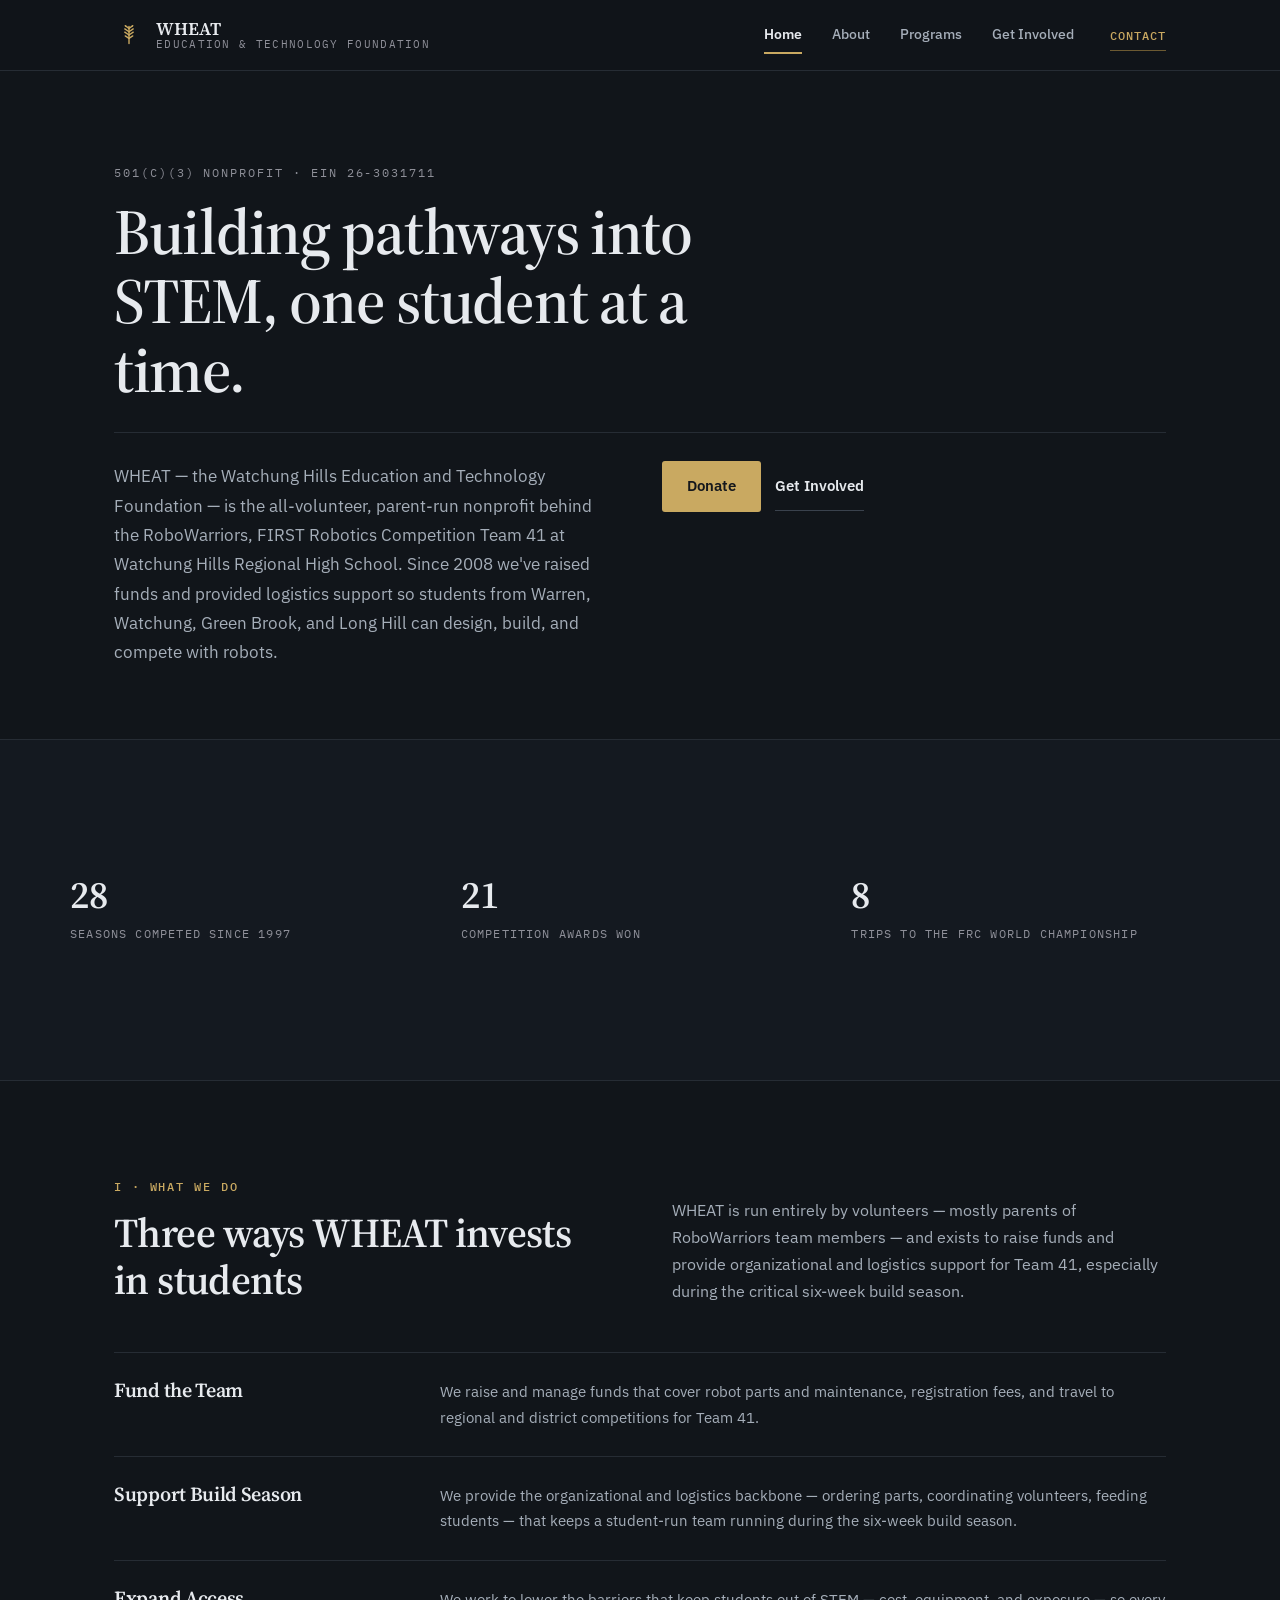
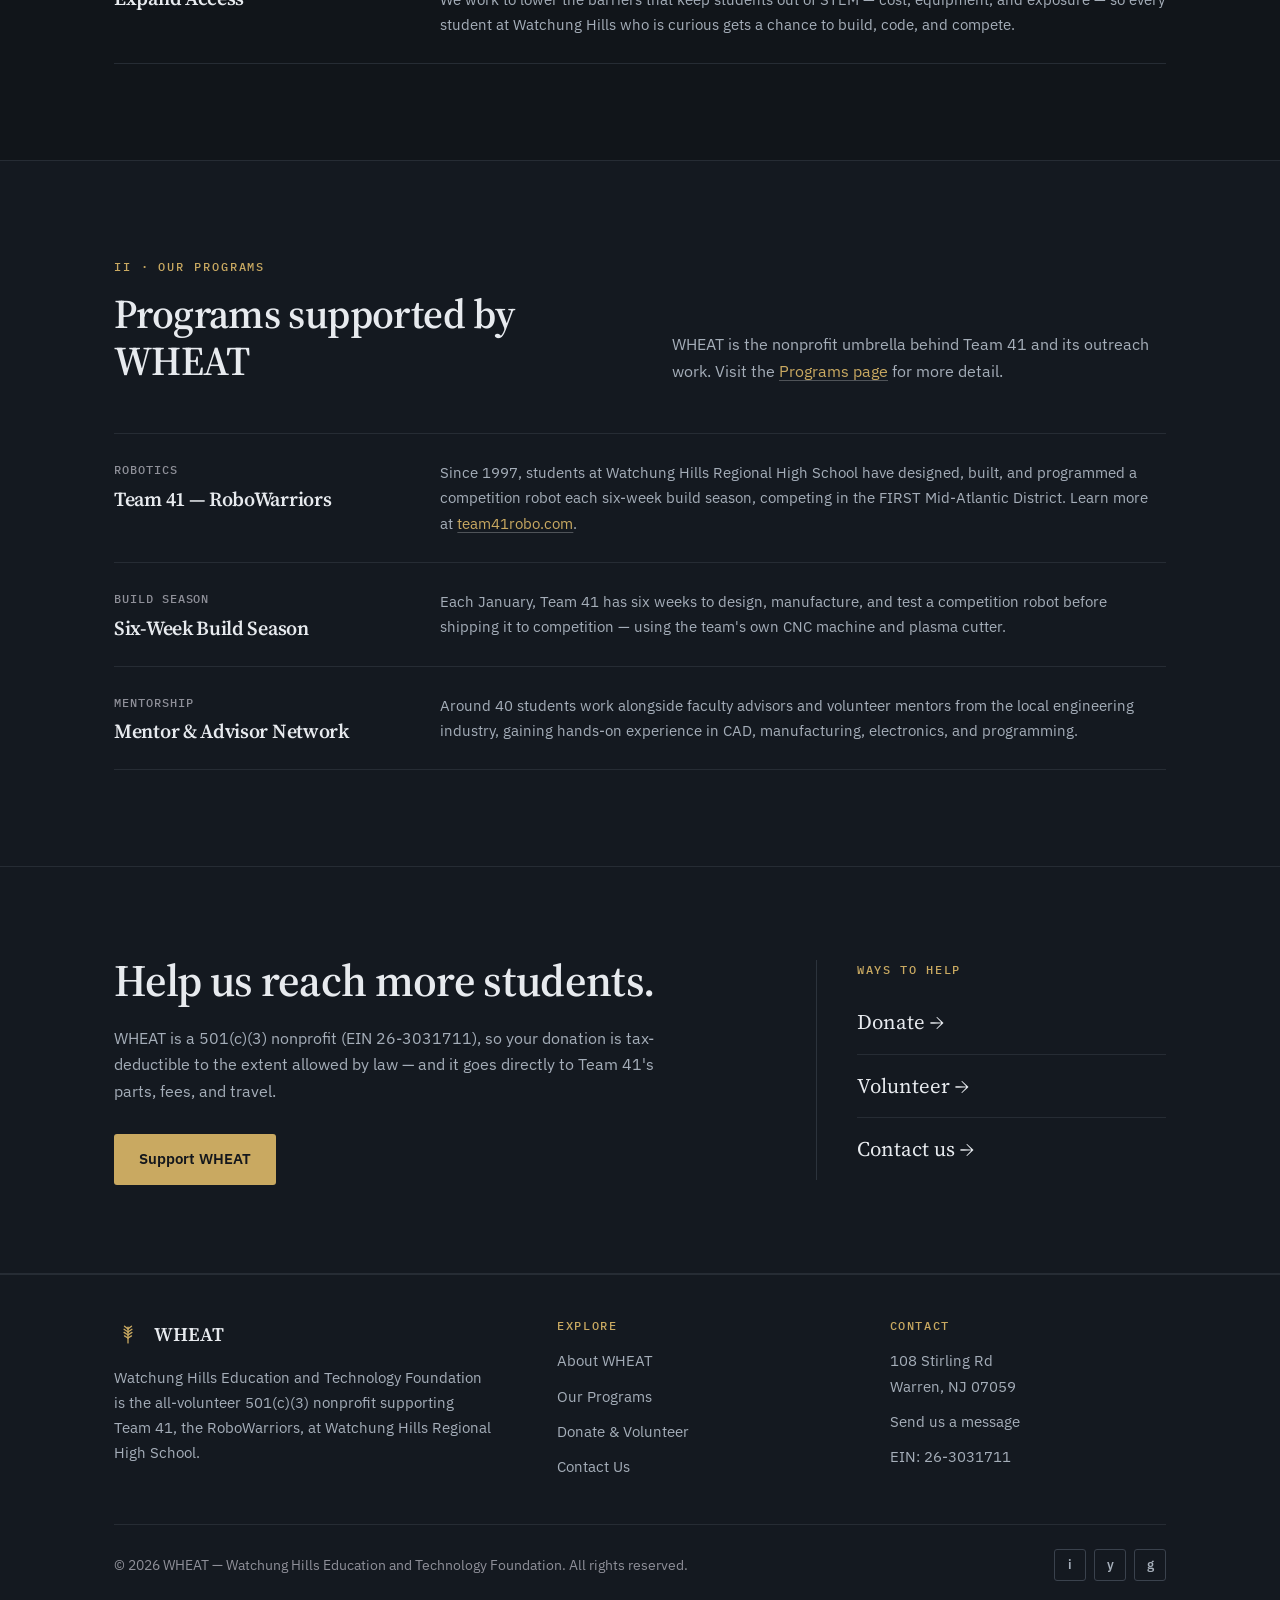
==== index.html @ a1711f5a "Drop Robo Guide, keep programs to 3 items Programs page now lists exactly three programs (Team 41, S" ====
<!DOCTYPE html>
<html lang="en">
<head>
<meta charset="UTF-8">
<meta name="viewport" content="width=device-width, initial-scale=1.0">
<title>WHEAT — Watchung Hills Education and Technology Foundation</title>
<meta name="description" content="WHEAT (Watchung Hills Education and Technology Foundation) is the all-volunteer 501(c)(3) nonprofit supporting Team 41, the RoboWarriors FIRST Robotics Competition team at Watchung Hills Regional High School.">
<link rel="icon" type="image/svg+xml" href="assets/favicon.svg">
<link rel="stylesheet" href="css/styles.css">
</head>
<body>
<a class="skip-link" href="#main">Skip to main content</a>

<header class="site-header">
  <div class="nav-wrap">
    <a class="brand" href="index.html">
      <svg class="brand-mark" viewBox="0 0 64 64" role="img" aria-label="WHEAT logo">
        <g fill="none" stroke="#c9a961" stroke-width="3" stroke-linecap="round">
          <path d="M32 50V14"/>
          <path d="M32 18 L24 12"/>
          <path d="M32 18 L40 12"/>
          <path d="M32 25 L23 19"/>
          <path d="M32 25 L41 19"/>
          <path d="M32 32 L23 26"/>
          <path d="M32 32 L41 26"/>
          <path d="M32 39 L24 34"/>
          <path d="M32 39 L40 34"/>
        </g>
      </svg>
      <span class="brand-text">
        <span class="brand-name">WHEAT</span>
        <span class="brand-tagline">Education &amp; Technology Foundation</span>
      </span>
    </a>
    <button class="nav-toggle" aria-expanded="false" aria-controls="main-nav" aria-label="Toggle navigation menu">
      <span class="nav-toggle-bar"></span>
      <span class="nav-toggle-bar"></span>
      <span class="nav-toggle-bar"></span>
    </button>
    <nav class="main-nav" id="main-nav" aria-label="Primary">
      <ul>
        <li><a href="index.html" aria-current="page">Home</a></li>
        <li><a href="about.html">About</a></li>
        <li><a href="programs.html">Programs</a></li>
        <li><a href="get-involved.html">Get Involved</a></li>
        <li><a href="contact.html">Contact</a></li>
      </ul>
    </nav>
  </div>
</header>

<main id="main">

  <section class="hero">
    <div class="container">
      <span class="hero-eyebrow">501(c)(3) nonprofit · EIN 26-3031711</span>
      <h1>Building pathways into STEM, one student at a time.</h1>
      <div class="hero-body">
        <p class="lede">
          WHEAT — the Watchung Hills Education and Technology Foundation —
          is the all-volunteer, parent-run nonprofit behind the RoboWarriors,
          FIRST Robotics Competition Team 41 at Watchung Hills Regional High
          School. Since 2008 we've raised funds and provided logistics
          support so students from Warren, Watchung, Green Brook, and Long
          Hill can design, build, and compete with robots.
        </p>
        <div class="button-row">
          <a class="btn btn-primary" href="get-involved.html">Donate</a>
          <a class="btn btn-secondary" href="get-involved.html#volunteer">Get Involved</a>
        </div>
      </div>
    </div>
  </section>

  <section class="stat-band">
    <div class="container stat-grid">
      <div><div class="stat-figure">28</div><div class="stat-label">Seasons competed since 1997</div></div>
      <div><div class="stat-figure">21</div><div class="stat-label">Competition awards won</div></div>
      <div><div class="stat-figure">8</div><div class="stat-label">Trips to the FRC World Championship</div></div>
    </div>
  </section>

  <section>
    <div class="container">
      <div class="section-head section-split">
        <div>
          <span class="section-mark">I · What We Do</span>
          <h2>Three ways WHEAT invests in students</h2>
        </div>
        <p class="section-prose">
          WHEAT is run entirely by volunteers — mostly parents of
          RoboWarriors team members — and exists to raise funds and
          provide organizational and logistics support for Team 41,
          especially during the critical six-week build season.
        </p>
      </div>
      <div class="row-list">
        <div class="row">
          <h3 class="row-name">Fund the Team</h3>
          <div class="row-body">
            <p>We raise and manage funds that cover robot parts and
              maintenance, registration fees, and travel to regional and
              district competitions for Team 41.</p>
          </div>
        </div>
        <div class="row">
          <h3 class="row-name">Support Build Season</h3>
          <div class="row-body">
            <p>We provide the organizational and logistics backbone —
              ordering parts, coordinating volunteers, feeding students —
              that keeps a student-run team running during the six-week
              build season.</p>
          </div>
        </div>
        <div class="row">
          <h3 class="row-name">Expand Access</h3>
          <div class="row-body">
            <p>We work to lower the barriers that keep students out of
              STEM — cost, equipment, and exposure — so every student at
              Watchung Hills who is curious gets a chance to build, code,
              and compete.</p>
          </div>
        </div>
      </div>
    </div>
  </section>

  <section class="section-alt">
    <div class="container">
      <div class="section-head section-split">
        <div>
          <span class="section-mark">II · Our Programs</span>
          <h2>Programs supported by WHEAT</h2>
        </div>
        <p class="section-prose">
          WHEAT is the nonprofit umbrella behind Team 41 and its outreach
          work. Visit the <a href="programs.html">Programs page</a> for
          more detail.
        </p>
      </div>
      <div class="row-list">
        <div class="row">
          <div>
            <span class="row-tag">Robotics</span>
            <h3 class="row-name">Team 41 — RoboWarriors</h3>
          </div>
          <div class="row-body">
            <p>Since 1997, students at Watchung Hills Regional High
              School have designed, built, and programmed a competition
              robot each six-week build season, competing in the FIRST
              Mid-Atlantic District. Learn more at
              <a href="https://www.team41robo.com" target="_blank" rel="noopener">team41robo.com</a>.</p>
          </div>
        </div>
        <div class="row">
          <div>
            <span class="row-tag">Build Season</span>
            <h3 class="row-name">Six-Week Build Season</h3>
          </div>
          <div class="row-body">
            <p>Each January, Team 41 has six weeks to design, manufacture,
              and test a competition robot before shipping it to
              competition — using the team's own CNC machine and plasma
              cutter.</p>
          </div>
        </div>
        <div class="row">
          <div>
            <span class="row-tag">Mentorship</span>
            <h3 class="row-name">Mentor &amp; Advisor Network</h3>
          </div>
          <div class="row-body">
            <p>Around 40 students work alongside faculty advisors and
              volunteer mentors from the local engineering industry,
              gaining hands-on experience in CAD, manufacturing,
              electronics, and programming.</p>
          </div>
        </div>
      </div>
    </div>
  </section>

  <section class="cta-banner">
    <div class="container cta-split">
      <div>
        <h2>Help us reach more students.</h2>
        <p>
          WHEAT is a 501(c)(3) nonprofit (EIN 26-3031711), so your
          donation is tax-deductible to the extent allowed by law — and
          it goes directly to Team 41's parts, fees, and travel.
        </p>
        <div class="button-row">
          <a class="btn btn-primary" href="get-involved.html">Support WHEAT</a>
        </div>
      </div>
      <div class="cta-aside">
        <div class="cta-aside-label">Ways to help</div>
        <ul>
          <li><a href="get-involved.html">Donate</a></li>
          <li><a href="get-involved.html#volunteer">Volunteer</a></li>
          <li><a href="contact.html">Contact us</a></li>
        </ul>
      </div>
    </div>
  </section>

</main>

<footer class="site-footer">
  <div class="container">
    <div class="footer-grid">
      <div>
        <div class="footer-brand">
          <svg class="brand-mark" viewBox="0 0 64 64" role="img" aria-label="WHEAT logo">
            <g fill="none" stroke="#c9a961" stroke-width="3" stroke-linecap="round">
              <path d="M32 50V14"/><path d="M32 18 L24 12"/><path d="M32 18 L40 12"/>
              <path d="M32 25 L23 19"/><path d="M32 25 L41 19"/><path d="M32 32 L23 26"/>
              <path d="M32 32 L41 26"/><path d="M32 39 L24 34"/><path d="M32 39 L40 34"/>
            </g>
          </svg>
          <span class="brand-name">WHEAT</span>
        </div>
        <p>
          Watchung Hills Education and Technology Foundation is the
          all-volunteer 501(c)(3) nonprofit supporting Team 41, the
          RoboWarriors, at Watchung Hills Regional High School.
        </p>
      </div>
      <div>
        <h4>Explore</h4>
        <ul>
          <li><a href="about.html">About WHEAT</a></li>
          <li><a href="programs.html">Our Programs</a></li>
          <li><a href="get-involved.html">Donate &amp; Volunteer</a></li>
          <li><a href="contact.html">Contact Us</a></li>
        </ul>
      </div>
      <div>
        <h4>Contact</h4>
        <ul>
          <li>108 Stirling Rd<br>Warren, NJ 07059</li>
          <li><a href="contact.html">Send us a message</a></li>
          <li>EIN: 26-3031711</li>
        </ul>
      </div>
    </div>
    <div class="footer-bottom">
      <p>&copy; <span data-current-year>2026</span> WHEAT — Watchung Hills Education and Technology Foundation. All rights reserved.</p>
      <div class="social-links" aria-label="Social media links">
        <a href="https://www.instagram.com/team41robotics/" target="_blank" rel="noopener" aria-label="Team 41 on Instagram">i</a>
        <a href="https://www.youtube.com/@team41robotics" target="_blank" rel="noopener" aria-label="Team 41 on YouTube">y</a>
        <a href="https://github.com/Team41Robotics" target="_blank" rel="noopener" aria-label="Team 41 on GitHub">g</a>
      </div>
    </div>
  </div>
</footer>

<script src="js/main.js"></script>
</body>
</html>
---- css/styles.css ----
/* WHEAT — dark ground, brass accent, serif + mono type (Team 41 style) */
@import url('https://fonts.googleapis.com/css2?family=Source+Serif+4:ital,opsz,wght@0,8..60,400;0,8..60,600;0,8..60,700;1,8..60,400&family=IBM+Plex+Sans:wght@400;500;600&family=IBM+Plex+Mono:wght@400;500&display=swap');

:root{
  --ground:#11151a;--surface:#141920;--surface-raised:#171b21;
  --rule:#262c34;--rule-strong:#2c333c;--rule-muted:#3a424d;
  --ink:#e7eaee;--ink-secondary:#a5aeb9;--ink-muted:#8f9099;
  --brass:#c9a961;--brass-hover:#e0c489;--brass-underline:#6c5a32;--ink-on-brass:#14171c;
  --font-head:'Source Serif 4',Georgia,serif;
  --font-body:'IBM Plex Sans',system-ui,sans-serif;
  --font-mono:'IBM Plex Mono',ui-monospace,Menlo,monospace;
  --max-width:1140px;
  color-scheme:dark;
}
*{box-sizing:border-box}
html{scroll-behavior:smooth}
body{margin:0;background:var(--ground);color:var(--ink-secondary);font-family:var(--font-body);font-size:16px;line-height:1.65}
img{max-width:100%;display:block}
p{margin:0 0 1em;color:var(--ink-secondary);text-wrap:pretty}
em{color:var(--ink-muted);font-style:italic}
a{color:var(--brass);text-decoration:underline;text-decoration-color:rgba(255,255,255,.25);text-underline-offset:3px;transition:color .15s ease}
a:hover{color:var(--brass-hover);text-decoration-color:var(--brass-hover)}
h1,h2,h3,h4{font-family:var(--font-head);font-weight:600;color:var(--ink);line-height:1.15;margin:0 0 .5em;letter-spacing:-.015em}
ul{margin:0 0 1em;padding-left:1.25em;color:var(--ink-secondary)}
::selection{background:var(--brass);color:var(--ink-on-brass)}
.container{max-width:var(--max-width);margin:0 auto;padding:0 44px}
.skip-link{position:absolute;left:-999px;background:var(--brass);color:var(--ink-on-brass);padding:10px 18px;z-index:1000}
.skip-link:focus{left:0;top:0}

/* Header */
.site-header{position:sticky;top:0;z-index:100;background:rgba(17,21,26,.9);backdrop-filter:blur(10px);border-bottom:1px solid var(--rule)}
.nav-wrap{max-width:var(--max-width);margin:0 auto;padding:16px 44px;display:flex;align-items:center;justify-content:space-between;flex-wrap:wrap;gap:16px}
.brand{display:flex;align-items:center;gap:12px;text-decoration:none}
.brand-mark{width:30px;height:30px}
.brand-mark g{stroke:var(--brass)}
.brand-text{display:flex;flex-direction:column;line-height:1.1}
.brand-name{font-family:var(--font-head);font-size:1.12rem;font-weight:600;color:var(--ink)}
.brand-tagline{font-family:var(--font-mono);font-size:.68rem;font-weight:400;letter-spacing:.12em;text-transform:uppercase;color:var(--ink-muted)}
.nav-toggle{display:none;margin-left:auto;background:none;border:1px solid var(--rule-strong);border-radius:3px;padding:8px 10px;cursor:pointer}
.nav-toggle-bar{display:block;width:20px;height:2px;background:var(--ink);margin:4px 0}
.main-nav{margin-left:auto}
.main-nav ul{display:flex;align-items:center;gap:30px;list-style:none;margin:0;padding:0}
.main-nav a{display:block;padding:6px 0;color:var(--ink-secondary);font-size:.9rem;font-weight:500;text-decoration:none;border-bottom:2px solid transparent}
.main-nav a:hover{color:var(--ink);border-bottom-color:var(--rule-strong)}
.main-nav a[aria-current="page"]{color:var(--ink);font-weight:600;border-bottom-color:var(--brass)}
.main-nav li:last-child a{font-family:var(--font-mono);font-size:.78rem;font-weight:500;letter-spacing:.08em;text-transform:uppercase;color:var(--brass);border-bottom:1px solid var(--brass-underline);padding:6px 0 4px;margin-left:6px}
.main-nav li:last-child a:hover{color:var(--brass-hover);border-bottom-color:var(--brass-hover)}

/* Buttons */
.button-row{display:flex;flex-wrap:wrap;gap:14px;align-items:center}
.btn{display:inline-flex;align-items:center;padding:12px 24px;border-radius:3px;font-weight:600;font-size:15px;border:1px solid transparent;cursor:pointer;text-decoration:none;transition:background .15s ease,border-color .15s ease,color .15s ease}
.btn-primary{background:var(--brass);color:var(--ink-on-brass)}
.btn-primary:hover,.btn-primary:focus{background:var(--brass-hover);color:var(--ink-on-brass)}
.btn-secondary{background:none;border:none;border-bottom:1px solid var(--rule-muted);border-radius:0;padding:12px 0;color:var(--ink)}
.btn-secondary:hover{border-bottom-color:var(--brass);color:var(--brass-hover)}
.btn-outline{background:none;border-color:var(--rule-muted);color:var(--ink)}
.btn-outline:hover{border-color:var(--brass);color:var(--brass-hover)}
.btn-block{width:100%;justify-content:center}

/* Labels */
.eyebrow,.hero-eyebrow{display:block;font-family:var(--font-mono);font-size:.76rem;font-weight:400;letter-spacing:.16em;text-transform:uppercase;color:var(--ink-muted);margin-bottom:14px}
.section-mark{display:block;font-family:var(--font-mono);font-size:.74rem;font-weight:500;letter-spacing:.16em;text-transform:uppercase;color:var(--brass);margin-bottom:14px}

/* Hero (home) */
.hero{padding:92px 0 72px}
.hero h1{font-size:clamp(2.5rem,5.2vw,4rem);font-weight:600;line-height:1.08;letter-spacing:-.02em;color:var(--ink);max-width:19ch;margin:0 0 28px}
.hero-body{border-top:1px solid var(--rule);padding-top:28px;display:grid;grid-template-columns:repeat(auto-fit,minmax(300px,1fr));gap:44px;align-items:start}
.hero p.lede{font-size:1.08rem;line-height:1.7;color:var(--ink-secondary);max-width:52ch;margin:0}
.hero .button-row{align-items:center}

.page-hero{padding:72px 0 48px;border-bottom:1px solid var(--rule)}
.page-hero h1{font-size:clamp(2.2rem,4vw,3rem);color:var(--ink);margin:0 0 16px}
.page-hero p{font-size:1.1rem;color:var(--ink-secondary);max-width:58ch;margin:0}

/* Stats */
.stat-band{background:var(--surface);border-top:1px solid var(--rule);border-bottom:1px solid var(--rule)}
.stat-grid{display:grid;grid-template-columns:repeat(auto-fit,minmax(190px,1fr));gap:32px;padding:40px 0}
.stat-figure{font-family:var(--font-head);font-weight:600;font-size:2.4rem;line-height:1;color:var(--ink)}
.stat-label{font-family:var(--font-mono);font-size:.74rem;font-weight:400;letter-spacing:.1em;text-transform:uppercase;color:var(--ink-muted);margin-top:10px}

/* Sections */
section{padding:96px 0}
.section-alt{background:var(--surface);border-top:1px solid var(--rule)}
.section-navy{background:var(--surface);border-top:1px solid var(--rule);border-bottom:1px solid var(--rule)}
.section-head{margin:0 0 48px;max-width:70ch}
.section-head.center{text-align:left}
.section-split{display:grid;grid-template-columns:minmax(0,1fr) minmax(0,1fr);gap:64px;align-items:end;max-width:none}
.section-head h2{font-size:clamp(1.9rem,3.2vw,2.6rem);margin:0}
.section-prose{margin:0;max-width:52ch;font-size:1.02rem}

/* Ruled row list (home: What We Do / Our Programs) */
.row-list{border-top:1px solid var(--rule)}
.row{display:grid;grid-template-columns:minmax(180px,1fr) minmax(300px,2.4fr);gap:24px;padding:26px 0;border-bottom:1px solid var(--rule)}
.row-tag{font-family:var(--font-mono);font-size:.74rem;font-weight:500;letter-spacing:.08em;text-transform:uppercase;color:var(--ink-muted);display:block;margin-bottom:8px}
.row-name{font-family:var(--font-head);font-size:1.25rem;font-weight:600;color:var(--ink);margin:0}
.row-body p{font-size:.96rem;color:var(--ink-secondary);margin:0}
.row-body p+p{margin-top:.8em}

/* Grid layout (About/Programs/Get Involved/Contact) */
.grid{display:grid;gap:32px}
.grid-2{grid-template-columns:repeat(auto-fit,minmax(320px,1fr))}

/* Cards */
.card,.person-card,.program-card,.callout{background:var(--surface-raised);border:1px solid var(--rule);border-radius:3px;padding:24px}
.callout{border-left:none;border-top:2px solid var(--brass)}
.card h2{font-size:1.7rem}
.card h3,.callout h3{font-size:1.3rem;margin-bottom:.4em}
.card p:last-child,.callout p:last-child{margin-bottom:0}
.program-card{padding:0;display:flex;flex-direction:column;overflow:hidden}
.program-card-head{padding:24px 24px 0}
.program-card-head h3{margin:0 0 .3em;font-size:1.35rem}
.program-card-body{padding:4px 24px 24px;flex:1}
.program-card-body ul{font-size:.92rem;padding-left:1.1em}
.section-navy .program-card,.section-navy .card{background:var(--surface-raised);border-color:var(--rule)}

.people-grid{display:grid;gap:32px;grid-template-columns:repeat(auto-fit,minmax(250px,1fr))}
.values-grid{display:grid;gap:40px;grid-template-columns:repeat(3,1fr)}
.value-item{padding-top:24px;border-top:1px solid var(--rule)}
.value-icon{width:28px;height:28px;color:var(--brass);margin-bottom:16px}
.value-item h3{margin-bottom:.3em}
.value-item p{margin:0}
.person-card{padding:0 0 24px;overflow:hidden}
.person-card>*:not(.person-avatar){margin-left:24px;margin-right:24px}
.person-avatar{aspect-ratio:1/1;margin:0 0 18px;background:repeating-linear-gradient(135deg,var(--surface) 0 12px,var(--rule) 12px 24px);border-bottom:1px solid var(--rule);display:flex;align-items:center;justify-content:center;color:var(--ink-muted);font-family:var(--font-mono);font-size:1.1rem}
.person-card h3{font-size:1.2rem;margin-bottom:.1em}
.person-role{font-family:var(--font-mono);font-size:.72rem;font-weight:500;letter-spacing:.12em;text-transform:uppercase;color:var(--brass);margin-bottom:.6em}

.timeline{list-style:none;margin:0;padding:0;display:grid;grid-template-columns:repeat(auto-fit,minmax(230px,1fr));gap:36px}
.timeline li{border-top:2px solid var(--rule);padding-top:18px;position:relative}
.timeline li:first-child{border-top-color:var(--brass)}
.timeline-year{display:block;font-family:var(--font-head);font-weight:600;font-size:1.2rem;color:var(--ink);margin-bottom:8px}

/* CTA */
.cta-banner{background:var(--surface);padding:0;border-top:1px solid var(--rule);border-bottom:1px solid var(--rule)}
.cta-split{display:grid;grid-template-columns:minmax(0,1.3fr) minmax(0,.7fr);gap:52px;align-items:center;padding-top:88px;padding-bottom:88px}
.cta-banner h2{font-size:clamp(2rem,3.6vw,2.8rem);color:var(--ink);margin:0 0 18px}
.cta-banner p{color:var(--ink-secondary);max-width:54ch;margin:0 0 30px}
.cta-aside{border-left:1px solid var(--rule-strong);padding-left:40px}
.cta-aside-label{font-family:var(--font-mono);font-size:.74rem;font-weight:500;letter-spacing:.14em;text-transform:uppercase;color:var(--brass);margin-bottom:12px}
.cta-aside ul{list-style:none;padding:0;margin:0}
.cta-aside li{border-bottom:1px solid var(--rule);padding:14px 0;font-family:var(--font-head);font-size:1.3rem}
.cta-aside li:last-child{border:none}
.cta-aside a{color:var(--ink);text-decoration:none}
.cta-aside a:hover{color:var(--brass-hover)}
.cta-aside a::after{content:" →"}

/* Forms */
form{display:grid;gap:20px}
.form-row{display:grid;grid-template-columns:repeat(auto-fit,minmax(220px,1fr));gap:20px}
label{display:block;font-size:.8rem;font-weight:600;letter-spacing:.04em;margin-bottom:6px;color:var(--ink)}
input,textarea,select{width:100%;padding:12px 14px;border:1px solid var(--rule-strong);border-radius:3px;font-family:inherit;font-size:1rem;background:var(--surface-raised);color:var(--ink)}
input::placeholder,textarea::placeholder{color:var(--ink-muted)}
input:focus,textarea:focus,select:focus{outline:2px solid var(--brass);outline-offset:0;border-color:var(--brass)}
.form-note{font-size:.85rem;color:var(--ink-muted)}
.contact-info-list{list-style:none;padding:0;margin:0;display:grid;gap:22px}
.contact-info-list li{display:flex;gap:14px}
.contact-info-icon{width:24px;height:24px;flex-shrink:0;color:var(--brass);margin-top:2px}

/* Footer */
.site-footer{background:var(--surface);border-top:1px solid var(--rule);padding:44px 0 24px}
.footer-grid{display:grid;grid-template-columns:1.4fr 1fr 1fr;gap:56px;padding-bottom:44px;border-bottom:1px solid var(--rule)}
.footer-grid h4{font-family:var(--font-mono);font-size:.74rem;font-weight:500;letter-spacing:.14em;text-transform:uppercase;color:var(--brass);margin-bottom:16px}
.footer-grid ul{list-style:none;padding:0;margin:0;display:grid;gap:10px;font-size:.95rem}
.footer-grid a,.footer-bottom a{color:var(--ink-secondary);text-decoration:none}
.footer-grid a:hover{color:var(--ink);text-decoration:underline;text-decoration-color:var(--brass)}
.footer-grid p,.footer-grid li{font-size:.95rem;color:var(--ink-secondary)}
.footer-grid em{color:var(--ink-muted)}
.footer-brand{display:flex;align-items:center;gap:12px;margin-bottom:14px}
.footer-brand .brand-mark{width:28px;height:28px}
.footer-brand .brand-name{color:var(--ink);font-size:1.2rem}
.footer-bottom{display:flex;justify-content:space-between;align-items:center;flex-wrap:wrap;gap:12px;padding-top:24px;font-size:.85rem}
.footer-bottom p{margin:0;color:var(--ink-muted)}
.social-links{display:flex;gap:8px}
.social-links a{width:32px;height:32px;border:1px solid var(--rule-muted);border-radius:3px;display:flex;align-items:center;justify-content:center;font-size:.8rem;font-weight:600;color:var(--ink-secondary);text-decoration:none}
.social-links a:hover{background:var(--brass);border-color:var(--brass);color:var(--ink-on-brass)}

@media(max-width:900px){.cta-split,.section-split,.footer-grid,.values-grid{grid-template-columns:1fr;gap:36px}.cta-aside{border-left:none;padding-left:0;border-top:1px solid var(--rule-strong);padding-top:28px}}
@media(max-width:720px){
  .container,.nav-wrap{padding-left:24px;padding-right:24px}
  .nav-toggle{display:inline-block}
  .main-nav{display:none;width:100%;order:3;margin:0}
  .nav-wrap{flex-wrap:wrap;gap:12px}
  .main-nav.is-open{display:block}
  .main-nav ul{flex-direction:column;align-items:stretch;gap:4px;padding:8px 0}
  .main-nav li:last-child a{margin:8px 0 0}
  .brand-tagline{display:none}
  section{padding:64px 0}
  .row{grid-template-columns:1fr}
}
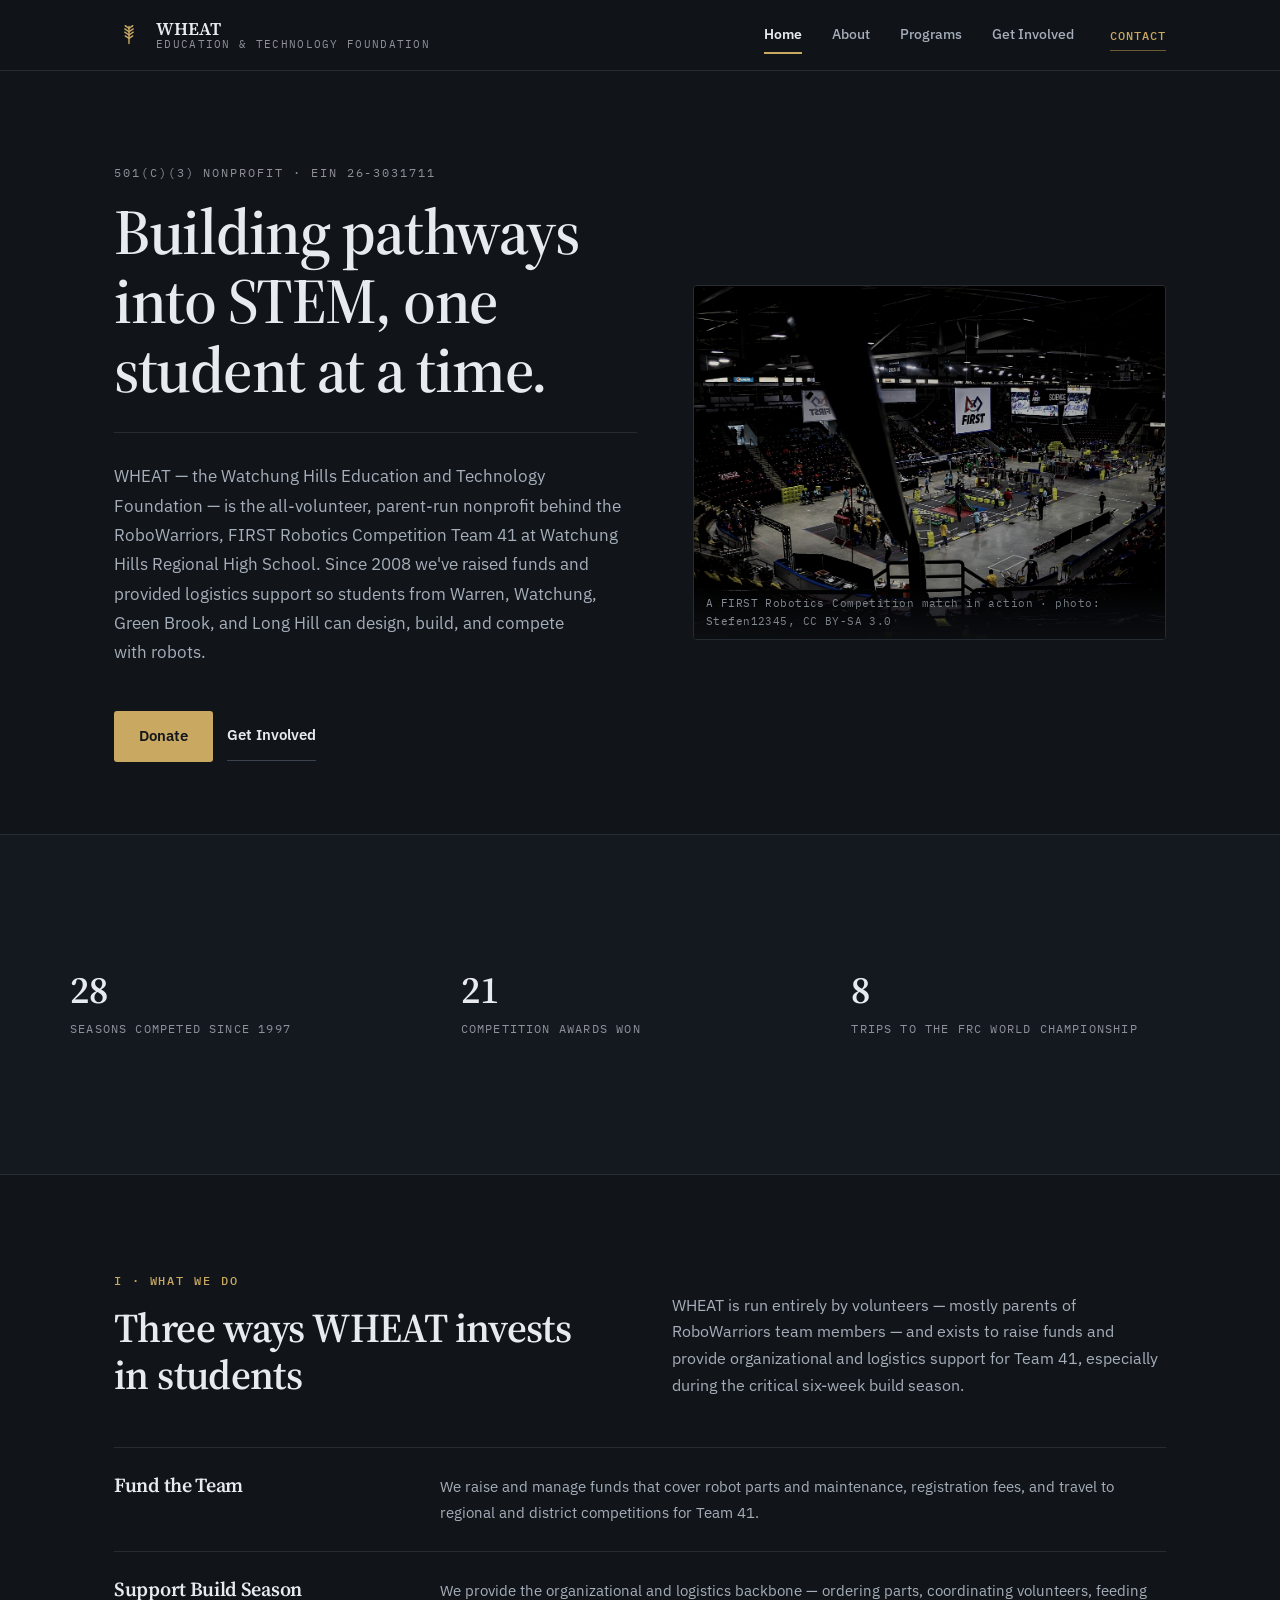
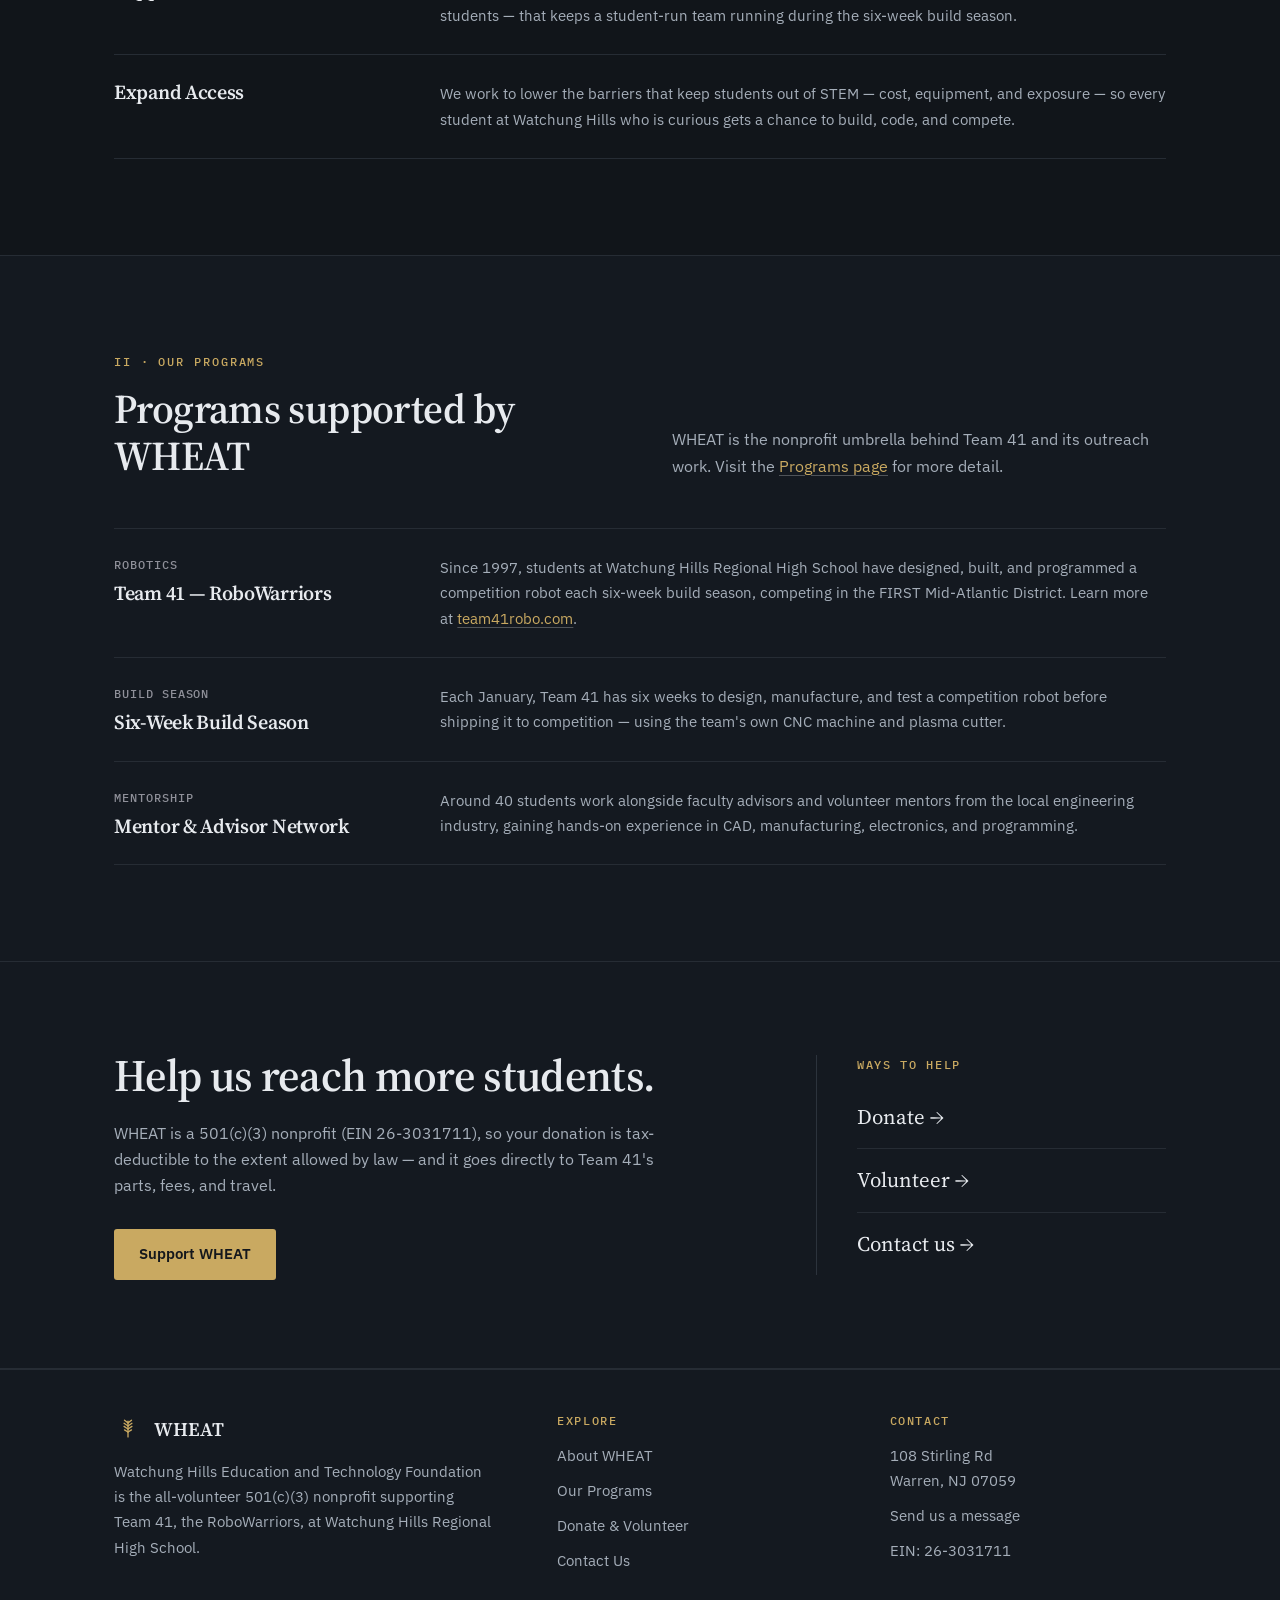
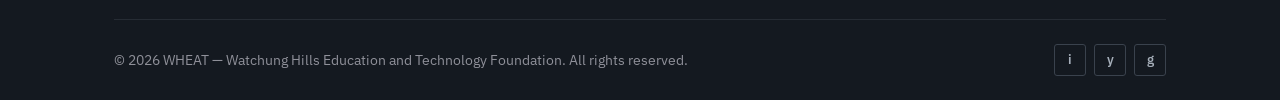
==== commit b429309c: "Add hero image to homepage Pair a FIRST Robotics Competition arena photo (CC BY-SA 3.0, Stefen12345)" ====
--- a/index.html
+++ b/index.html
@@ -52,23 +52,29 @@
 <main id="main">
 
   <section class="hero">
-    <div class="container">
-      <span class="hero-eyebrow">501(c)(3) nonprofit · EIN 26-3031711</span>
-      <h1>Building pathways into STEM, one student at a time.</h1>
-      <div class="hero-body">
-        <p class="lede">
-          WHEAT — the Watchung Hills Education and Technology Foundation —
-          is the all-volunteer, parent-run nonprofit behind the RoboWarriors,
-          FIRST Robotics Competition Team 41 at Watchung Hills Regional High
-          School. Since 2008 we've raised funds and provided logistics
-          support so students from Warren, Watchung, Green Brook, and Long
-          Hill can design, build, and compete with robots.
-        </p>
-        <div class="button-row">
-          <a class="btn btn-primary" href="get-involved.html">Donate</a>
-          <a class="btn btn-secondary" href="get-involved.html#volunteer">Get Involved</a>
-        </div>
-      </div>
+    <div class="container hero-grid">
+      <div class="hero-content">
+        <span class="hero-eyebrow">501(c)(3) nonprofit · EIN 26-3031711</span>
+        <h1>Building pathways into STEM, one student at a time.</h1>
+        <div class="hero-body">
+          <p class="lede">
+            WHEAT — the Watchung Hills Education and Technology Foundation —
+            is the all-volunteer, parent-run nonprofit behind the RoboWarriors,
+            FIRST Robotics Competition Team 41 at Watchung Hills Regional High
+            School. Since 2008 we've raised funds and provided logistics
+            support so students from Warren, Watchung, Green Brook, and Long
+            Hill can design, build, and compete with robots.
+          </p>
+          <div class="button-row">
+            <a class="btn btn-primary" href="get-involved.html">Donate</a>
+            <a class="btn btn-secondary" href="get-involved.html#volunteer">Get Involved</a>
+          </div>
+        </div>
+      </div>
+      <figure class="hero-media">
+        <img src="assets/images/hero.jpg" alt="Teams compete on the field at a FIRST Robotics Competition event" width="1280" height="853" loading="eager">
+        <figcaption>A FIRST Robotics Competition match in action · photo: Stefen12345, CC BY-SA 3.0</figcaption>
+      </figure>
     </div>
   </section>
 
--- a/css/styles.css
+++ b/css/styles.css
@@ -63,10 +63,17 @@
 
 /* Hero (home) */
 .hero{padding:92px 0 72px}
+.hero-grid{display:grid;grid-template-columns:1.05fr .95fr;gap:56px;align-items:center}
 .hero h1{font-size:clamp(2.5rem,5.2vw,4rem);font-weight:600;line-height:1.08;letter-spacing:-.02em;color:var(--ink);max-width:19ch;margin:0 0 28px}
-.hero-body{border-top:1px solid var(--rule);padding-top:28px;display:grid;grid-template-columns:repeat(auto-fit,minmax(300px,1fr));gap:44px;align-items:start}
+.hero-body{border-top:1px solid var(--rule);padding-top:28px;display:grid;grid-template-columns:repeat(auto-fit,minmax(260px,1fr));gap:44px;align-items:start}
 .hero p.lede{font-size:1.08rem;line-height:1.7;color:var(--ink-secondary);max-width:52ch;margin:0}
 .hero .button-row{align-items:center}
+.hero-media{margin:0;position:relative;border:1px solid var(--rule);border-radius:4px;overflow:hidden;aspect-ratio:4/3}
+.hero-media img{width:100%;height:100%;object-fit:cover;filter:grayscale(.3) saturate(.9) contrast(1.05) brightness(.92)}
+.hero-media::after{content:"";position:absolute;inset:0;background:linear-gradient(135deg,rgba(201,169,97,.14),rgba(17,21,26,.3) 65%);mix-blend-mode:multiply;pointer-events:none}
+.hero-media figcaption{position:absolute;left:0;right:0;bottom:0;padding:8px 12px;font-family:var(--font-mono);font-size:.68rem;letter-spacing:.04em;color:var(--ink-secondary);background:linear-gradient(0deg,rgba(17,21,26,.85),rgba(17,21,26,0));}
+
+@media(max-width:900px){.hero-grid{grid-template-columns:1fr;gap:36px}.hero-media{order:-1;max-width:480px}}
 
 .page-hero{padding:72px 0 48px;border-bottom:1px solid var(--rule)}
 .page-hero h1{font-size:clamp(2.2rem,4vw,3rem);color:var(--ink);margin:0 0 16px}
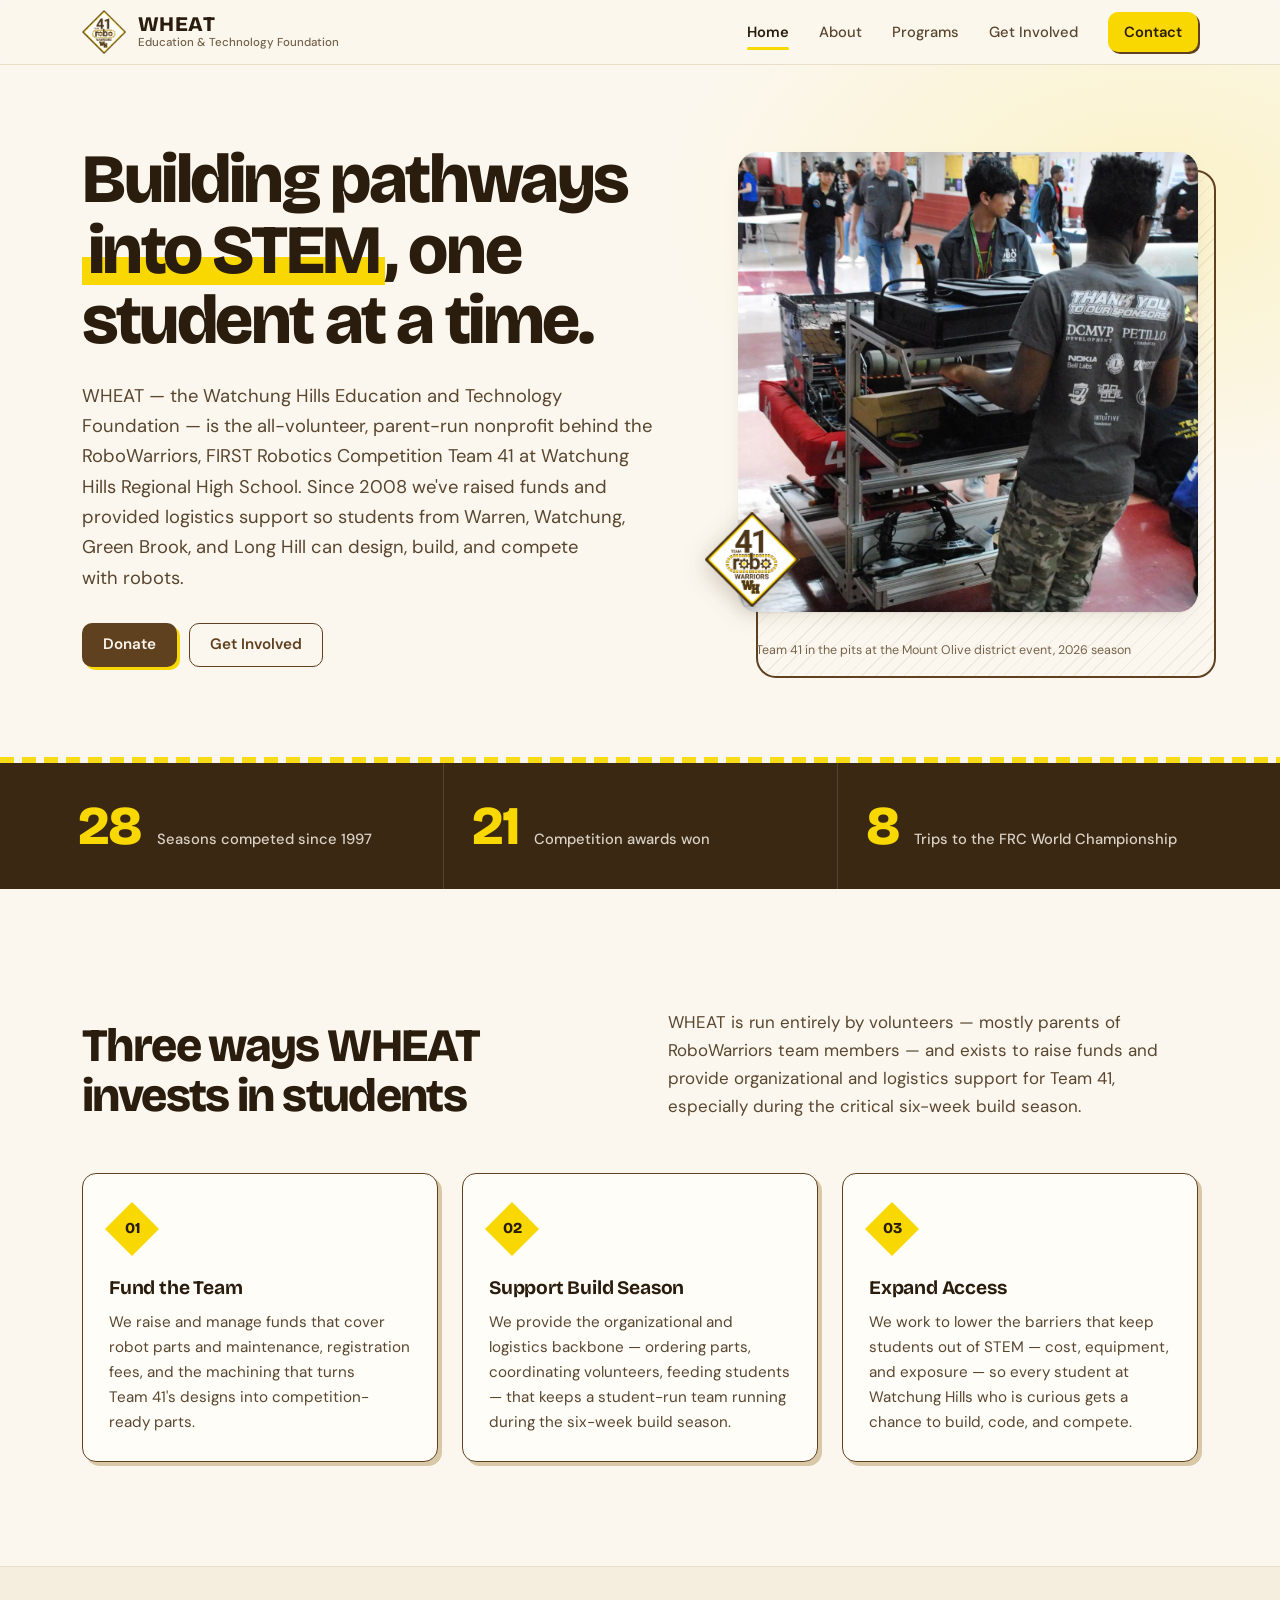
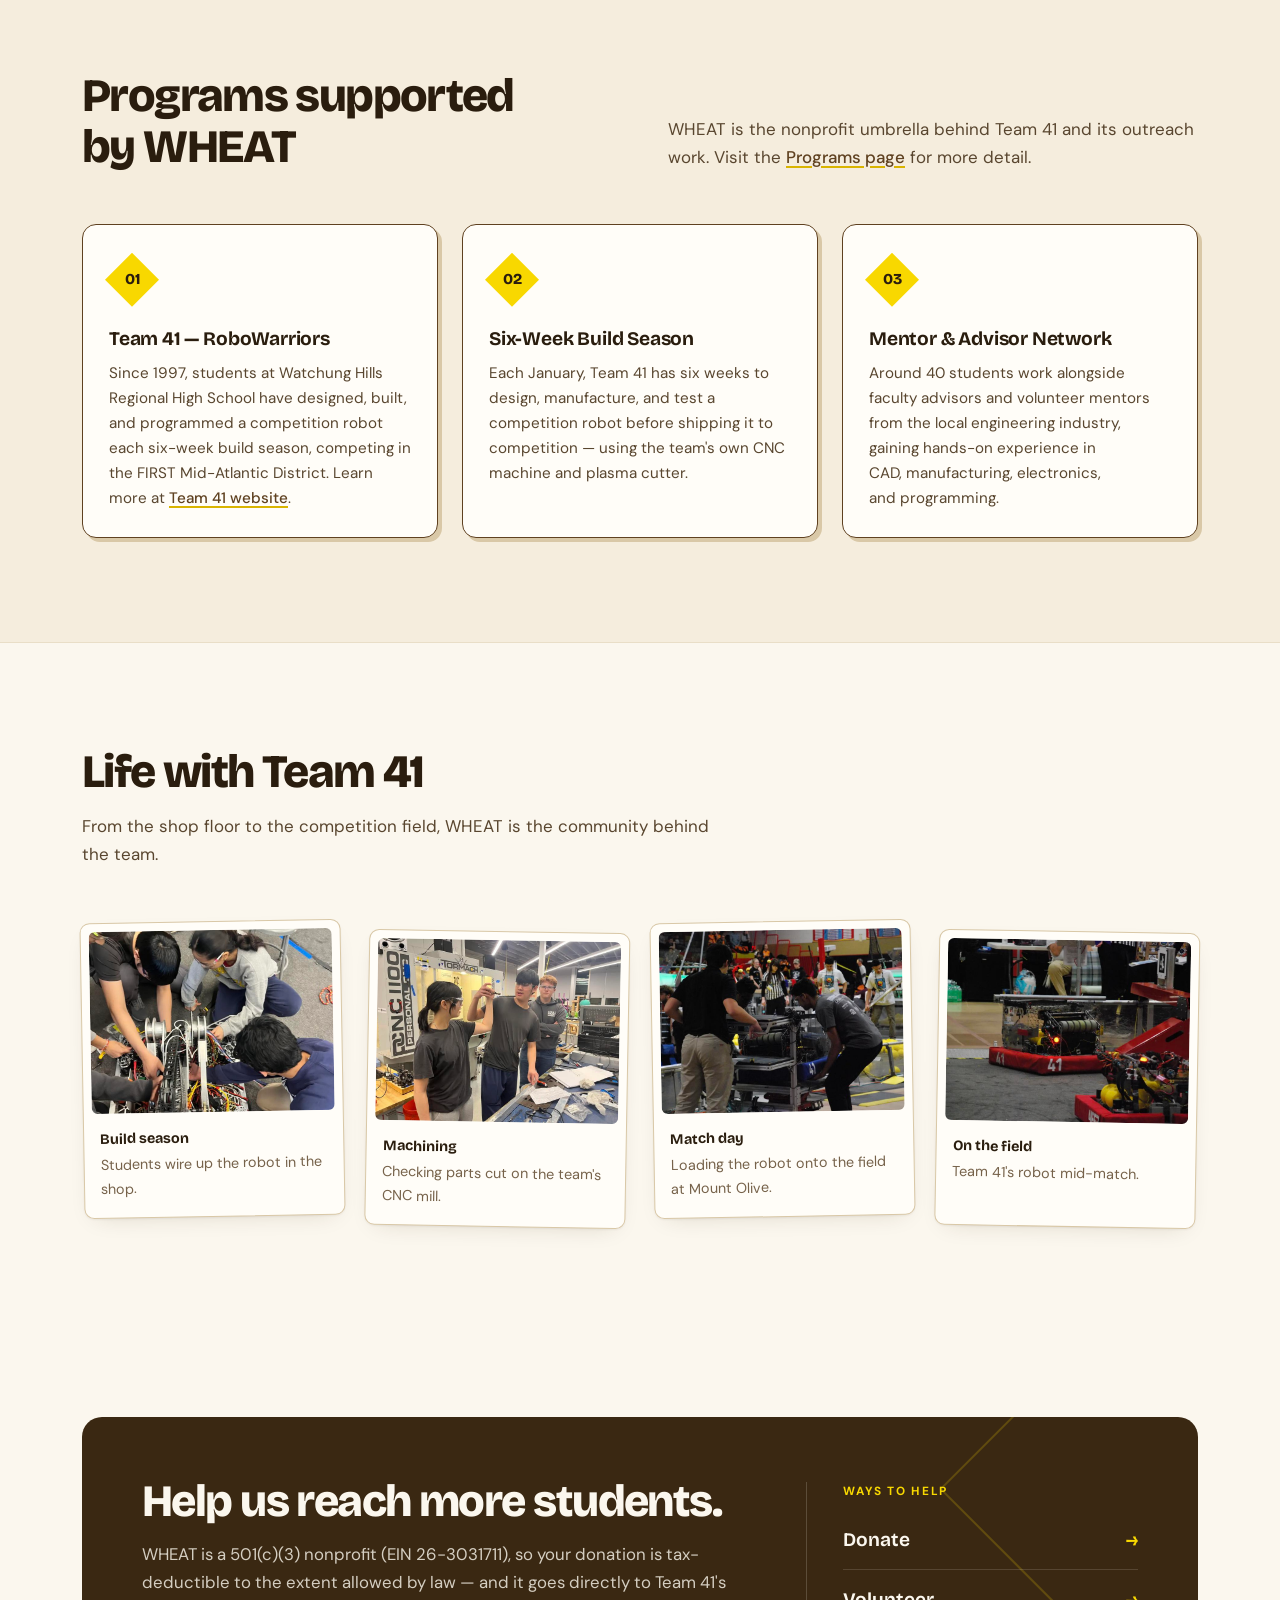
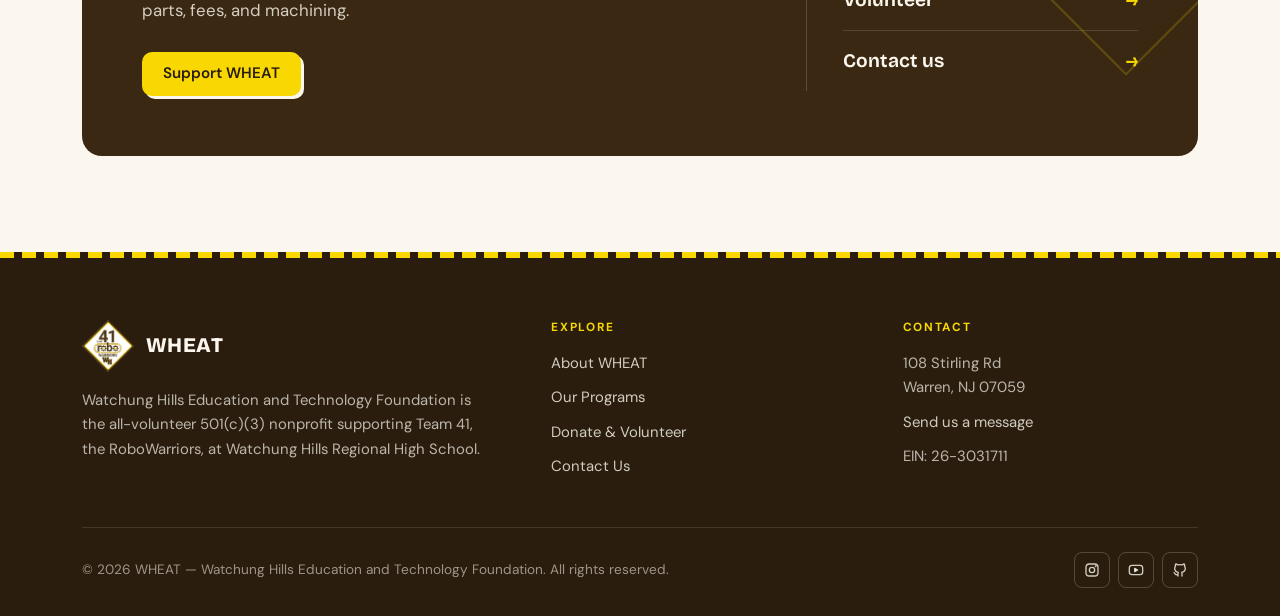
==== commit 748166d5: "Redesign site in Team 41 brown and gold, add team photos - New design system: cream backgrounds, bro" ====
--- a/index.html
+++ b/index.html
@@ -5,7 +5,7 @@
 <meta name="viewport" content="width=device-width, initial-scale=1.0">
 <title>WHEAT — Watchung Hills Education and Technology Foundation</title>
 <meta name="description" content="WHEAT (Watchung Hills Education and Technology Foundation) is the all-volunteer 501(c)(3) nonprofit supporting Team 41, the RoboWarriors FIRST Robotics Competition team at Watchung Hills Regional High School.">
-<link rel="icon" type="image/svg+xml" href="assets/favicon.svg">
+<link rel="icon" type="image/png" href="assets/images/team41-logo.png">
 <link rel="stylesheet" href="css/styles.css">
 </head>
 <body>
@@ -14,19 +14,7 @@
 <header class="site-header">
   <div class="nav-wrap">
     <a class="brand" href="index.html">
-      <svg class="brand-mark" viewBox="0 0 64 64" role="img" aria-label="WHEAT logo">
-        <g fill="none" stroke="#c9a961" stroke-width="3" stroke-linecap="round">
-          <path d="M32 50V14"/>
-          <path d="M32 18 L24 12"/>
-          <path d="M32 18 L40 12"/>
-          <path d="M32 25 L23 19"/>
-          <path d="M32 25 L41 19"/>
-          <path d="M32 32 L23 26"/>
-          <path d="M32 32 L41 26"/>
-          <path d="M32 39 L24 34"/>
-          <path d="M32 39 L40 34"/>
-        </g>
-      </svg>
+      <img class="brand-mark" src="assets/images/team41-logo.png" alt="" width="44" height="44">
       <span class="brand-text">
         <span class="brand-name">WHEAT</span>
         <span class="brand-tagline">Education &amp; Technology Foundation</span>
@@ -54,8 +42,7 @@
   <section class="hero">
     <div class="container hero-grid">
       <div class="hero-content">
-        <span class="hero-eyebrow">501(c)(3) nonprofit · EIN 26-3031711</span>
-        <h1>Building pathways into STEM, one student at a time.</h1>
+        <h1>Building pathways <span class="mark">into STEM</span>, one student at a time.</h1>
         <div class="hero-body">
           <p class="lede">
             WHEAT — the Watchung Hills Education and Technology Foundation —
@@ -72,8 +59,9 @@
         </div>
       </div>
       <figure class="hero-media">
-        <img src="assets/images/hero.jpg" alt="Teams compete on the field at a FIRST Robotics Competition event" width="1280" height="853" loading="eager">
-        <figcaption>A FIRST Robotics Competition match in action · photo: Stefen12345, CC BY-SA 3.0</figcaption>
+        <img src="assets/images/hero.jpg" alt="A Team 41 student in a &quot;Thank you to our sponsors&quot; shirt at the drive cart beside the robot in the pits" width="1200" height="1200" loading="eager">
+        <img class="hero-badge" src="assets/images/team41-logo.png" alt="Team 41 RoboWarriors logo" width="96" height="97">
+        <figcaption>Team 41 in the pits at the Mount Olive district event, 2026 season</figcaption>
       </figure>
     </div>
   </section>
@@ -90,7 +78,6 @@
     <div class="container">
       <div class="section-head section-split">
         <div>
-          <span class="section-mark">I · What We Do</span>
           <h2>Three ways WHEAT invests in students</h2>
         </div>
         <p class="section-prose">
@@ -105,8 +92,8 @@
           <h3 class="row-name">Fund the Team</h3>
           <div class="row-body">
             <p>We raise and manage funds that cover robot parts and
-              maintenance, registration fees, and travel to regional and
-              district competitions for Team 41.</p>
+              maintenance, registration fees, and the machining that turns
+              Team 41's designs into competition-ready parts.</p>
           </div>
         </div>
         <div class="row">
@@ -135,7 +122,6 @@
     <div class="container">
       <div class="section-head section-split">
         <div>
-          <span class="section-mark">II · Our Programs</span>
           <h2>Programs supported by WHEAT</h2>
         </div>
         <p class="section-prose">
@@ -147,7 +133,6 @@
       <div class="row-list">
         <div class="row">
           <div>
-            <span class="row-tag">Robotics</span>
             <h3 class="row-name">Team 41 — RoboWarriors</h3>
           </div>
           <div class="row-body">
@@ -155,12 +140,11 @@
               School have designed, built, and programmed a competition
               robot each six-week build season, competing in the FIRST
               Mid-Atlantic District. Learn more at
-              <a href="https://www.team41robo.com" target="_blank" rel="noopener">team41robo.com</a>.</p>
+              <a href="https://sportsreyu-coder.github.io/frc41-website/" target="_blank" rel="noopener">Team 41 website</a>.</p>
           </div>
         </div>
         <div class="row">
           <div>
-            <span class="row-tag">Build Season</span>
             <h3 class="row-name">Six-Week Build Season</h3>
           </div>
           <div class="row-body">
@@ -172,7 +156,6 @@
         </div>
         <div class="row">
           <div>
-            <span class="row-tag">Mentorship</span>
             <h3 class="row-name">Mentor &amp; Advisor Network</h3>
           </div>
           <div class="row-body">
@@ -186,6 +169,33 @@
     </div>
   </section>
 
+  <section id="gallery">
+    <div class="container">
+      <div class="section-head">
+        <h2>Life with Team 41</h2>
+        <p>From the shop floor to the competition field, WHEAT is the community behind the team.</p>
+      </div>
+      <div class="gallery">
+        <figure class="gallery-item">
+          <img src="assets/images/gallery/build-season.jpg" alt="Four Team 41 students kneel around the robot, wiring its electronics" width="800" height="600" loading="lazy" onerror="this.remove()">
+          <figcaption><strong>Build season</strong><span>Students wire up the robot in the shop.</span></figcaption>
+        </figure>
+        <figure class="gallery-item">
+          <img src="assets/images/gallery/machining.jpg" alt="Team 41 students in safety glasses inspect a part next to the shop's Tormach CNC mill" width="800" height="600" loading="lazy" onerror="this.remove()">
+          <figcaption><strong>Machining</strong><span>Checking parts cut on the team's CNC mill.</span></figcaption>
+        </figure>
+        <figure class="gallery-item">
+          <img src="assets/images/gallery/match-day.jpg" alt="Team 41 students lift the robot off its cart onto the competition field" width="800" height="600" loading="lazy" onerror="this.remove()">
+          <figcaption><strong>Match day</strong><span>Loading the robot onto the field at Mount Olive.</span></figcaption>
+        </figure>
+        <figure class="gallery-item">
+          <img src="assets/images/gallery/on-the-field.jpg" alt="Team 41's robot, with red 41 bumpers, on the field during a match" width="800" height="600" loading="lazy" onerror="this.remove()">
+          <figcaption><strong>On the field</strong><span>Team 41's robot mid-match.</span></figcaption>
+        </figure>
+      </div>
+    </div>
+  </section>
+
   <section class="cta-banner">
     <div class="container cta-split">
       <div>
@@ -193,7 +203,7 @@
         <p>
           WHEAT is a 501(c)(3) nonprofit (EIN 26-3031711), so your
           donation is tax-deductible to the extent allowed by law — and
-          it goes directly to Team 41's parts, fees, and travel.
+          it goes directly to Team 41's parts, fees, and machining.
         </p>
         <div class="button-row">
           <a class="btn btn-primary" href="get-involved.html">Support WHEAT</a>
@@ -217,13 +227,7 @@
     <div class="footer-grid">
       <div>
         <div class="footer-brand">
-          <svg class="brand-mark" viewBox="0 0 64 64" role="img" aria-label="WHEAT logo">
-            <g fill="none" stroke="#c9a961" stroke-width="3" stroke-linecap="round">
-              <path d="M32 50V14"/><path d="M32 18 L24 12"/><path d="M32 18 L40 12"/>
-              <path d="M32 25 L23 19"/><path d="M32 25 L41 19"/><path d="M32 32 L23 26"/>
-              <path d="M32 32 L41 26"/><path d="M32 39 L24 34"/><path d="M32 39 L40 34"/>
-            </g>
-          </svg>
+          <img class="brand-mark" src="assets/images/team41-logo.png" alt="" width="44" height="44">
           <span class="brand-name">WHEAT</span>
         </div>
         <p>
@@ -253,9 +257,9 @@
     <div class="footer-bottom">
       <p>&copy; <span data-current-year>2026</span> WHEAT — Watchung Hills Education and Technology Foundation. All rights reserved.</p>
       <div class="social-links" aria-label="Social media links">
-        <a href="https://www.instagram.com/team41robotics/" target="_blank" rel="noopener" aria-label="Team 41 on Instagram">i</a>
-        <a href="https://www.youtube.com/@team41robotics" target="_blank" rel="noopener" aria-label="Team 41 on YouTube">y</a>
-        <a href="https://github.com/Team41Robotics" target="_blank" rel="noopener" aria-label="Team 41 on GitHub">g</a>
+        <a href="https://www.instagram.com/team41robotics/" target="_blank" rel="noopener" aria-label="Team 41 on Instagram"><svg viewBox="0 0 24 24" fill="none" stroke="currentColor" stroke-width="2" stroke-linecap="round" stroke-linejoin="round" aria-hidden="true"><rect x="3" y="3" width="18" height="18" rx="5"/><circle cx="12" cy="12" r="4"/><circle cx="17.5" cy="6.5" r=".5" fill="currentColor"/></svg></a>
+        <a href="https://www.youtube.com/@team41robotics" target="_blank" rel="noopener" aria-label="Team 41 on YouTube"><svg viewBox="0 0 24 24" fill="none" stroke="currentColor" stroke-width="2" stroke-linecap="round" stroke-linejoin="round" aria-hidden="true"><rect x="2" y="5" width="20" height="14" rx="4"/><path d="M10 9.5v5l4.5-2.5z" fill="currentColor"/></svg></a>
+        <a href="https://github.com/Team41Robotics" target="_blank" rel="noopener" aria-label="Team 41 on GitHub"><svg viewBox="0 0 24 24" fill="none" stroke="currentColor" stroke-width="2" stroke-linecap="round" stroke-linejoin="round" aria-hidden="true"><path d="M9 19c-4.3 1.4-4.3-2.5-6-3m12 5v-3.5c0-1 .1-1.4-.5-2 2.8-.3 5.5-1.4 5.5-6a4.6 4.6 0 0 0-1.3-3.2 4.2 4.2 0 0 0-.1-3.2s-1.1-.3-3.5 1.3a12.3 12.3 0 0 0-6.2 0C6.5 2.8 5.4 3.1 5.4 3.1a4.2 4.2 0 0 0-.1 3.2A4.6 4.6 0 0 0 4 9.5c0 4.6 2.7 5.7 5.5 6-.6.6-.6 1.2-.5 2V21"/></svg></a>
       </div>
     </div>
   </div>
--- a/css/styles.css
+++ b/css/styles.css
@@ -1,196 +1,276 @@
-/* WHEAT — dark ground, brass accent, serif + mono type (Team 41 style) */
-@import url('https://fonts.googleapis.com/css2?family=Source+Serif+4:ital,opsz,wght@0,8..60,400;0,8..60,600;0,8..60,700;1,8..60,400&family=IBM+Plex+Sans:wght@400;500;600&family=IBM+Plex+Mono:wght@400;500&display=swap');
+/* WHEAT — warm, tactile product UI.
+   Palette pulled from the Team 41 RoboWarriors logo (deep brown + signal gold),
+   diamond and "tread" motifs from the logo's badge and gear track.
+   Spacing/component rhythm loosely inspired by modern product sites. */
+@import url('https://fonts.googleapis.com/css2?family=Bricolage+Grotesque:opsz,wght@12..96,500..800&family=DM+Sans:opsz,wght@9..40,400..700&display=swap');
 
 :root{
-  --ground:#11151a;--surface:#141920;--surface-raised:#171b21;
-  --rule:#262c34;--rule-strong:#2c333c;--rule-muted:#3a424d;
-  --ink:#e7eaee;--ink-secondary:#a5aeb9;--ink-muted:#8f9099;
-  --brass:#c9a961;--brass-hover:#e0c489;--brass-underline:#6c5a32;--ink-on-brass:#14171c;
-  --font-head:'Source Serif 4',Georgia,serif;
-  --font-body:'IBM Plex Sans',system-ui,sans-serif;
-  --font-mono:'IBM Plex Mono',ui-monospace,Menlo,monospace;
-  --max-width:1140px;
-  color-scheme:dark;
+  /* Brand (sampled from logo) */
+  --brown:#5f4120;--brown-deep:#3a2812;--brown-ink:#2a1d0e;
+  --gold:#f8d800;--gold-deep:#d9b400;--gold-soft:#fdf3b8;
+  /* Warm neutrals */
+  --cream:#fbf7ee;--paper:#fffdf8;--sand-100:#f5eddd;--sand-200:#e9dec7;--sand-300:#d9c8a7;
+  /* Roles */
+  --ground:var(--cream);--surface:var(--sand-100);--card:var(--paper);
+  --rule:var(--sand-200);--rule-strong:var(--sand-300);
+  --ink:var(--brown-ink);--ink-secondary:#59462f;--ink-muted:#76624a;
+  --font-head:'Bricolage Grotesque',ui-sans-serif,system-ui,sans-serif;
+  --font-body:'DM Sans',ui-sans-serif,system-ui,-apple-system,'Segoe UI',sans-serif;
+  --radius-sm:8px;--radius:10px;--radius-lg:14px;--radius-xl:20px;
+  --lift:4px 4px 0 var(--sand-300);
+  --lift-hover:6px 6px 0 var(--gold-deep);
+  --shadow-soft:0 1px 2px rgba(58,40,18,.06),0 8px 24px -12px rgba(58,40,18,.18);
+  --tread:repeating-linear-gradient(90deg,var(--gold) 0 14px,transparent 14px 22px);
+  --max-width:1180px;
+  color-scheme:light;
 }
 *{box-sizing:border-box}
-html{scroll-behavior:smooth}
-body{margin:0;background:var(--ground);color:var(--ink-secondary);font-family:var(--font-body);font-size:16px;line-height:1.65}
+html{scroll-behavior:smooth;-webkit-text-size-adjust:100%}
+body{margin:0;background:var(--ground);color:var(--ink-secondary);font-family:var(--font-body);font-size:16.5px;line-height:1.65;-webkit-font-smoothing:antialiased}
 img{max-width:100%;display:block}
 p{margin:0 0 1em;color:var(--ink-secondary);text-wrap:pretty}
 em{color:var(--ink-muted);font-style:italic}
-a{color:var(--brass);text-decoration:underline;text-decoration-color:rgba(255,255,255,.25);text-underline-offset:3px;transition:color .15s ease}
-a:hover{color:var(--brass-hover);text-decoration-color:var(--brass-hover)}
-h1,h2,h3,h4{font-family:var(--font-head);font-weight:600;color:var(--ink);line-height:1.15;margin:0 0 .5em;letter-spacing:-.015em}
-ul{margin:0 0 1em;padding-left:1.25em;color:var(--ink-secondary)}
-::selection{background:var(--brass);color:var(--ink-on-brass)}
-.container{max-width:var(--max-width);margin:0 auto;padding:0 44px}
-.skip-link{position:absolute;left:-999px;background:var(--brass);color:var(--ink-on-brass);padding:10px 18px;z-index:1000}
-.skip-link:focus{left:0;top:0}
+strong{color:var(--ink);font-weight:600}
+a{color:var(--brown);font-weight:500;text-decoration:underline;text-decoration-color:var(--gold-deep);text-decoration-thickness:2px;text-underline-offset:3px;transition:color .15s ease,text-decoration-color .15s ease}
+a:hover{color:var(--brown-ink);text-decoration-color:var(--brown)}
+h1,h2,h3,h4{font-family:var(--font-head);font-weight:700;color:var(--ink);line-height:1.08;margin:0 0 .5em;letter-spacing:-.025em;text-wrap:balance}
+h3,h4{font-weight:650;letter-spacing:-.01em;line-height:1.25}
+ul{margin:0 0 1em;padding-left:1.2em;color:var(--ink-secondary)}
+li{padding-left:.2em}
+li::marker{content:"◆  ";color:var(--gold-deep);font-size:.7em}
+::selection{background:var(--gold);color:var(--brown-ink)}
+:focus-visible{outline:2px solid var(--brown);outline-offset:2px;border-radius:4px}
+.container{max-width:var(--max-width);margin:0 auto;padding:0 32px}
+.skip-link{position:absolute;left:-999px;background:var(--brown);color:var(--cream);padding:10px 18px;z-index:1000;border-radius:var(--radius)}
+.skip-link:focus{left:12px;top:12px}
 
 /* Header */
-.site-header{position:sticky;top:0;z-index:100;background:rgba(17,21,26,.9);backdrop-filter:blur(10px);border-bottom:1px solid var(--rule)}
-.nav-wrap{max-width:var(--max-width);margin:0 auto;padding:16px 44px;display:flex;align-items:center;justify-content:space-between;flex-wrap:wrap;gap:16px}
+.site-header{position:sticky;top:0;z-index:100;background:rgba(251,247,238,.86);backdrop-filter:saturate(160%) blur(10px);-webkit-backdrop-filter:saturate(160%) blur(10px);border-bottom:1px solid var(--rule)}
+.nav-wrap{max-width:var(--max-width);margin:0 auto;padding:10px 32px;display:flex;align-items:center;justify-content:space-between;gap:16px}
 .brand{display:flex;align-items:center;gap:12px;text-decoration:none}
-.brand-mark{width:30px;height:30px}
-.brand-mark g{stroke:var(--brass)}
+.brand-mark{width:44px;height:44px;flex-shrink:0;object-fit:contain}
 .brand-text{display:flex;flex-direction:column;line-height:1.1}
-.brand-name{font-family:var(--font-head);font-size:1.12rem;font-weight:600;color:var(--ink)}
-.brand-tagline{font-family:var(--font-mono);font-size:.68rem;font-weight:400;letter-spacing:.12em;text-transform:uppercase;color:var(--ink-muted)}
-.nav-toggle{display:none;margin-left:auto;background:none;border:1px solid var(--rule-strong);border-radius:3px;padding:8px 10px;cursor:pointer}
-.nav-toggle-bar{display:block;width:20px;height:2px;background:var(--ink);margin:4px 0}
+.brand-name{font-family:var(--font-head);font-size:1.3rem;font-weight:800;color:var(--ink);letter-spacing:.02em}
+.brand-tagline{font-size:.72rem;font-weight:500;color:var(--ink-muted)}
+.nav-toggle{display:none;margin-left:auto;background:var(--paper);border:1px solid var(--rule-strong);border-radius:var(--radius-sm);padding:8px 10px;cursor:pointer}
+.nav-toggle-bar{display:block;width:18px;height:2px;border-radius:2px;background:var(--ink);margin:3px 0}
 .main-nav{margin-left:auto}
-.main-nav ul{display:flex;align-items:center;gap:30px;list-style:none;margin:0;padding:0}
-.main-nav a{display:block;padding:6px 0;color:var(--ink-secondary);font-size:.9rem;font-weight:500;text-decoration:none;border-bottom:2px solid transparent}
-.main-nav a:hover{color:var(--ink);border-bottom-color:var(--rule-strong)}
-.main-nav a[aria-current="page"]{color:var(--ink);font-weight:600;border-bottom-color:var(--brass)}
-.main-nav li:last-child a{font-family:var(--font-mono);font-size:.78rem;font-weight:500;letter-spacing:.08em;text-transform:uppercase;color:var(--brass);border-bottom:1px solid var(--brass-underline);padding:6px 0 4px;margin-left:6px}
-.main-nav li:last-child a:hover{color:var(--brass-hover);border-bottom-color:var(--brass-hover)}
+.main-nav ul{display:flex;align-items:center;gap:6px;list-style:none;margin:0;padding:0}
+.main-nav li{padding:0}
+.main-nav li::marker{content:none}
+.main-nav a{position:relative;display:block;padding:8px 12px;color:var(--ink-secondary);font-size:.92rem;font-weight:500;text-decoration:none;transition:color .15s ease}
+.main-nav a::after{content:"";position:absolute;left:12px;right:12px;bottom:2px;height:3px;border-radius:2px;background:var(--gold);transform:scaleX(0);transform-origin:left;transition:transform .2s ease}
+.main-nav a:hover{color:var(--ink)}
+.main-nav a:hover::after{transform:scaleX(.5)}
+.main-nav a[aria-current="page"]{color:var(--ink);font-weight:600}
+.main-nav a[aria-current="page"]::after{transform:scaleX(1)}
+.main-nav li:last-child{margin-left:12px}
+.main-nav li:last-child a{background:var(--gold);color:var(--brown-ink);font-weight:600;padding:8px 16px;border-radius:var(--radius);box-shadow:2px 2px 0 var(--brown)}
+.main-nav li:last-child a::after{display:none}
+.main-nav li:last-child a:hover{transform:translate(-1px,-1px);box-shadow:3px 3px 0 var(--brown)}
+.main-nav li:last-child a{transition:transform .15s ease,box-shadow .15s ease}
 
 /* Buttons */
-.button-row{display:flex;flex-wrap:wrap;gap:14px;align-items:center}
-.btn{display:inline-flex;align-items:center;padding:12px 24px;border-radius:3px;font-weight:600;font-size:15px;border:1px solid transparent;cursor:pointer;text-decoration:none;transition:background .15s ease,border-color .15s ease,color .15s ease}
-.btn-primary{background:var(--brass);color:var(--ink-on-brass)}
-.btn-primary:hover,.btn-primary:focus{background:var(--brass-hover);color:var(--ink-on-brass)}
-.btn-secondary{background:none;border:none;border-bottom:1px solid var(--rule-muted);border-radius:0;padding:12px 0;color:var(--ink)}
-.btn-secondary:hover{border-bottom-color:var(--brass);color:var(--brass-hover)}
-.btn-outline{background:none;border-color:var(--rule-muted);color:var(--ink)}
-.btn-outline:hover{border-color:var(--brass);color:var(--brass-hover)}
-.btn-block{width:100%;justify-content:center}
-
-/* Labels */
-.eyebrow,.hero-eyebrow{display:block;font-family:var(--font-mono);font-size:.76rem;font-weight:400;letter-spacing:.16em;text-transform:uppercase;color:var(--ink-muted);margin-bottom:14px}
-.section-mark{display:block;font-family:var(--font-mono);font-size:.74rem;font-weight:500;letter-spacing:.16em;text-transform:uppercase;color:var(--brass);margin-bottom:14px}
+.button-row{display:flex;flex-wrap:wrap;gap:12px;align-items:center}
+.btn{display:inline-flex;align-items:center;justify-content:center;gap:8px;padding:11px 20px;border-radius:var(--radius);font-family:inherit;font-weight:600;font-size:.95rem;line-height:1.3;border:1.5px solid transparent;cursor:pointer;text-decoration:none;transition:transform .15s ease,box-shadow .15s ease,background .15s ease,border-color .15s ease,color .15s ease}
+.btn-primary{background:var(--brown);color:var(--cream);box-shadow:3px 3px 0 var(--gold)}
+.btn-primary:hover,.btn-primary:focus{background:var(--brown-deep);color:var(--cream);transform:translate(-1px,-1px);box-shadow:4px 4px 0 var(--gold)}
+.btn-secondary,.btn-outline{background:transparent;border-color:var(--brown);color:var(--brown)}
+.btn-secondary:hover,.btn-outline:hover{background:var(--gold-soft);color:var(--brown-ink)}
+.btn-block{width:100%}
 
 /* Hero (home) */
-.hero{padding:92px 0 72px}
-.hero-grid{display:grid;grid-template-columns:1.05fr .95fr;gap:56px;align-items:center}
-.hero h1{font-size:clamp(2.5rem,5.2vw,4rem);font-weight:600;line-height:1.08;letter-spacing:-.02em;color:var(--ink);max-width:19ch;margin:0 0 28px}
-.hero-body{border-top:1px solid var(--rule);padding-top:28px;display:grid;grid-template-columns:repeat(auto-fit,minmax(260px,1fr));gap:44px;align-items:start}
-.hero p.lede{font-size:1.08rem;line-height:1.7;color:var(--ink-secondary);max-width:52ch;margin:0}
-.hero .button-row{align-items:center}
-.hero-media{margin:0;position:relative;border:1px solid var(--rule);border-radius:4px;overflow:hidden;aspect-ratio:4/3}
-.hero-media img{width:100%;height:100%;object-fit:cover;filter:grayscale(.3) saturate(.9) contrast(1.05) brightness(.92)}
-.hero-media::after{content:"";position:absolute;inset:0;background:linear-gradient(135deg,rgba(201,169,97,.14),rgba(17,21,26,.3) 65%);mix-blend-mode:multiply;pointer-events:none}
-.hero-media figcaption{position:absolute;left:0;right:0;bottom:0;padding:8px 12px;font-family:var(--font-mono);font-size:.68rem;letter-spacing:.04em;color:var(--ink-secondary);background:linear-gradient(0deg,rgba(17,21,26,.85),rgba(17,21,26,0));}
-
-@media(max-width:900px){.hero-grid{grid-template-columns:1fr;gap:36px}.hero-media{order:-1;max-width:480px}}
-
-.page-hero{padding:72px 0 48px;border-bottom:1px solid var(--rule)}
-.page-hero h1{font-size:clamp(2.2rem,4vw,3rem);color:var(--ink);margin:0 0 16px}
-.page-hero p{font-size:1.1rem;color:var(--ink-secondary);max-width:58ch;margin:0}
-
-/* Stats */
-.stat-band{background:var(--surface);border-top:1px solid var(--rule);border-bottom:1px solid var(--rule)}
-.stat-grid{display:grid;grid-template-columns:repeat(auto-fit,minmax(190px,1fr));gap:32px;padding:40px 0}
-.stat-figure{font-family:var(--font-head);font-weight:600;font-size:2.4rem;line-height:1;color:var(--ink)}
-.stat-label{font-family:var(--font-mono);font-size:.74rem;font-weight:400;letter-spacing:.1em;text-transform:uppercase;color:var(--ink-muted);margin-top:10px}
+.hero{position:relative;padding:80px 0 96px;background:radial-gradient(55% 60% at 90% 20%,rgba(248,216,0,.16),transparent 70%),var(--cream)}
+.hero::after{content:"";position:absolute;left:0;right:0;bottom:0;height:6px;background:var(--tread);opacity:.9}
+.hero-grid{display:grid;grid-template-columns:1.1fr .9fr;gap:72px;align-items:center}
+.hero h1{font-size:clamp(2.6rem,5.4vw,4.4rem);font-weight:800;line-height:1.02;letter-spacing:-.035em;color:var(--ink);max-width:15ch;margin:0 0 24px}
+.mark{background:linear-gradient(180deg,transparent 58%,var(--gold) 58%,var(--gold) 92%,transparent 92%);padding:0 .08em;-webkit-box-decoration-break:clone;box-decoration-break:clone}
+.hero-body{display:grid;gap:30px}
+.hero p.lede{font-size:clamp(1.03rem,1.5vw,1.15rem);line-height:1.65;color:var(--ink-secondary);max-width:50ch;margin:0}
+.hero-media{margin:0 0 0 auto;position:relative;width:100%;max-width:460px}
+.hero-media::before{content:"";position:absolute;inset:18px -18px -18px 18px;border:2px solid var(--brown);border-radius:var(--radius-xl);background:repeating-linear-gradient(135deg,transparent 0 9px,rgba(95,65,32,.08) 9px 10px)}
+.hero-media img{position:relative;width:100%;height:auto;aspect-ratio:1/1;object-fit:cover;border-radius:var(--radius-xl);box-shadow:var(--shadow-soft)}
+.hero-media figcaption{position:relative;margin-top:30px;font-size:.78rem;color:var(--ink-muted);line-height:1.4;padding-left:18px}
+.hero-badge{position:absolute!important;z-index:2;width:96px!important;height:auto;aspect-ratio:auto!important;left:-34px;bottom:52px;border-radius:0!important;box-shadow:none!important;filter:drop-shadow(0 6px 12px rgba(58,40,18,.25))}
+
+@media(max-width:900px){.hero-grid{grid-template-columns:1fr;gap:56px}.hero-media{margin:0 auto 0 0;max-width:400px}.hero-media img{aspect-ratio:4/3}.hero-badge{left:auto;right:-10px;bottom:auto;top:-30px;width:80px!important}}
+
+.page-hero{position:relative;padding:76px 0 64px;background:radial-gradient(45% 80% at 95% 0%,rgba(248,216,0,.18),transparent 70%),var(--cream);border-bottom:1px solid var(--rule)}
+.page-hero h1{font-size:clamp(2.4rem,5vw,3.6rem);font-weight:800;letter-spacing:-.035em;margin:0 0 16px;max-width:18ch}
+.page-hero h1::after{content:"";display:block;width:64px;height:6px;margin-top:20px;background:var(--tread)}
+.page-hero p{font-size:clamp(1.03rem,1.5vw,1.15rem);color:var(--ink-secondary);max-width:58ch;margin:0}
+
+/* Stats — brown band */
+.stat-band{padding:0;background:var(--brown-deep);color:var(--cream)}
+.stat-grid{display:grid;grid-template-columns:repeat(auto-fit,minmax(200px,1fr));gap:0;padding:0}
+.stat-grid>div{padding:36px 28px;display:flex;align-items:baseline;gap:16px}
+.stat-grid>div+div{border-left:1px solid rgba(251,247,238,.14)}
+.stat-figure{font-family:var(--font-head);font-weight:800;font-size:clamp(2.6rem,4.4vw,3.4rem);line-height:1;letter-spacing:-.04em;color:var(--gold)}
+.stat-label{font-size:.92rem;font-weight:500;line-height:1.35;color:rgba(251,247,238,.82)}
 
 /* Sections */
-section{padding:96px 0}
-.section-alt{background:var(--surface);border-top:1px solid var(--rule)}
-.section-navy{background:var(--surface);border-top:1px solid var(--rule);border-bottom:1px solid var(--rule)}
-.section-head{margin:0 0 48px;max-width:70ch}
-.section-head.center{text-align:left}
-.section-split{display:grid;grid-template-columns:minmax(0,1fr) minmax(0,1fr);gap:64px;align-items:end;max-width:none}
-.section-head h2{font-size:clamp(1.9rem,3.2vw,2.6rem);margin:0}
-.section-prose{margin:0;max-width:52ch;font-size:1.02rem}
-
-/* Ruled row list (home: What We Do / Our Programs) */
-.row-list{border-top:1px solid var(--rule)}
-.row{display:grid;grid-template-columns:minmax(180px,1fr) minmax(300px,2.4fr);gap:24px;padding:26px 0;border-bottom:1px solid var(--rule)}
-.row-tag{font-family:var(--font-mono);font-size:.74rem;font-weight:500;letter-spacing:.08em;text-transform:uppercase;color:var(--ink-muted);display:block;margin-bottom:8px}
-.row-name{font-family:var(--font-head);font-size:1.25rem;font-weight:600;color:var(--ink);margin:0}
-.row-body p{font-size:.96rem;color:var(--ink-secondary);margin:0}
+section{padding:104px 0}
+.section-alt,.section-navy{background:var(--sand-100);border-top:1px solid var(--rule);border-bottom:1px solid var(--rule)}
+.section-head{margin:0 0 52px;max-width:720px}
+.section-head p{font-size:1.06rem;color:var(--ink-secondary);max-width:58ch;margin:16px 0 0}
+.section-head.center{max-width:760px}
+.section-split{display:grid;grid-template-columns:minmax(0,1fr) minmax(0,1fr);gap:56px;align-items:end;max-width:none}
+.section-head h2{font-size:clamp(2rem,4vw,2.9rem);font-weight:800;letter-spacing:-.035em;margin:0}
+.section-prose{margin:0;max-width:52ch;font-size:1.04rem;color:var(--ink-secondary)}
+
+/* Numbered feature cards (home: What We Do / Our Programs) */
+.row-list{display:grid;grid-template-columns:repeat(3,minmax(0,1fr));gap:24px;counter-reset:feat}
+.row{counter-increment:feat;position:relative;background:var(--card);border:1.5px solid var(--brown);border-radius:var(--radius-lg);padding:28px 26px 26px;box-shadow:var(--lift);display:flex;flex-direction:column;gap:10px;transition:box-shadow .2s ease,transform .2s ease}
+.row:hover{transform:translate(-2px,-2px);box-shadow:var(--lift-hover)}
+.row::before{content:counter(feat,decimal-leading-zero);display:grid;place-items:center;width:54px;height:54px;margin:0 0 10px -4px;font-family:var(--font-head);font-weight:800;font-size:.95rem;line-height:1;color:var(--brown-ink);background:var(--gold);clip-path:polygon(50% 0,100% 50%,50% 100%,0 50%)}
+.row-name{font-size:1.2rem;font-weight:700;color:var(--ink);margin:0}
+.row-body p{font-size:.95rem;color:var(--ink-secondary);margin:0}
 .row-body p+p{margin-top:.8em}
+.section-alt .row{background:var(--paper)}
 
 /* Grid layout (About/Programs/Get Involved/Contact) */
-.grid{display:grid;gap:32px}
+.grid{display:grid;gap:28px}
 .grid-2{grid-template-columns:repeat(auto-fit,minmax(320px,1fr))}
 
 /* Cards */
-.card,.person-card,.program-card,.callout{background:var(--surface-raised);border:1px solid var(--rule);border-radius:3px;padding:24px}
-.callout{border-left:none;border-top:2px solid var(--brass)}
-.card h2{font-size:1.7rem}
-.card h3,.callout h3{font-size:1.3rem;margin-bottom:.4em}
+.card,.person-card,.program-card,.callout{background:var(--card);border:1px solid var(--rule-strong);border-radius:var(--radius-lg);padding:32px;box-shadow:var(--lift)}
+.callout{background:var(--gold-soft);border:1.5px dashed var(--gold-deep);box-shadow:none}
+.card h2{font-size:clamp(1.6rem,2.6vw,2rem);font-weight:800;letter-spacing:-.03em}
+.card h3,.callout h3{font-size:1.2rem;margin-bottom:.4em}
 .card p:last-child,.callout p:last-child{margin-bottom:0}
-.program-card{padding:0;display:flex;flex-direction:column;overflow:hidden}
-.program-card-head{padding:24px 24px 0}
-.program-card-head h3{margin:0 0 .3em;font-size:1.35rem}
-.program-card-body{padding:4px 24px 24px;flex:1}
-.program-card-body ul{font-size:.92rem;padding-left:1.1em}
-.section-navy .program-card,.section-navy .card{background:var(--surface-raised);border-color:var(--rule)}
-
-.people-grid{display:grid;gap:32px;grid-template-columns:repeat(auto-fit,minmax(250px,1fr))}
-.values-grid{display:grid;gap:40px;grid-template-columns:repeat(3,1fr)}
-.value-item{padding-top:24px;border-top:1px solid var(--rule)}
-.value-icon{width:28px;height:28px;color:var(--brass);margin-bottom:16px}
-.value-item h3{margin-bottom:.3em}
-.value-item p{margin:0}
+.program-card{padding:0;display:flex;flex-direction:column;overflow:hidden;border:1.5px solid var(--brown);transition:box-shadow .2s ease,transform .2s ease}
+.program-card:hover{transform:translate(-2px,-2px);box-shadow:var(--lift-hover)}
+.program-card-head{padding:26px 28px 18px;background:var(--sand-100);border-bottom:1.5px solid var(--brown)}
+.program-card-head h3{margin:0 0 .2em;font-size:1.4rem;font-weight:750}
+.program-card-head p{margin:0}
+.program-card-body{padding:22px 28px 28px;flex:1}
+.program-card-body ul{font-size:.95rem}
+
+.people-grid{display:grid;gap:24px;grid-template-columns:repeat(auto-fit,minmax(240px,1fr))}
+.values-grid{display:grid;gap:0;grid-template-columns:repeat(3,1fr);border:1.5px solid var(--brown);border-radius:var(--radius-lg);overflow:hidden;background:var(--card);box-shadow:var(--lift)}
+.value-item{padding:32px 28px}
+.value-item+.value-item{border-left:1px solid var(--rule-strong)}
+.value-icon{width:58px;height:58px;padding:17px;margin:0 0 18px -6px;color:var(--brown-ink);background:var(--gold);clip-path:polygon(50% 0,100% 50%,50% 100%,0 50%)}
+.value-item h3{font-size:1.2rem;margin-bottom:.35em}
+.value-item p{margin:0;font-size:.95rem}
 .person-card{padding:0 0 24px;overflow:hidden}
 .person-card>*:not(.person-avatar){margin-left:24px;margin-right:24px}
-.person-avatar{aspect-ratio:1/1;margin:0 0 18px;background:repeating-linear-gradient(135deg,var(--surface) 0 12px,var(--rule) 12px 24px);border-bottom:1px solid var(--rule);display:flex;align-items:center;justify-content:center;color:var(--ink-muted);font-family:var(--font-mono);font-size:1.1rem}
-.person-card h3{font-size:1.2rem;margin-bottom:.1em}
-.person-role{font-family:var(--font-mono);font-size:.72rem;font-weight:500;letter-spacing:.12em;text-transform:uppercase;color:var(--brass);margin-bottom:.6em}
-
-.timeline{list-style:none;margin:0;padding:0;display:grid;grid-template-columns:repeat(auto-fit,minmax(230px,1fr));gap:36px}
-.timeline li{border-top:2px solid var(--rule);padding-top:18px;position:relative}
-.timeline li:first-child{border-top-color:var(--brass)}
-.timeline-year{display:block;font-family:var(--font-head);font-weight:600;font-size:1.2rem;color:var(--ink);margin-bottom:8px}
-
-/* CTA */
-.cta-banner{background:var(--surface);padding:0;border-top:1px solid var(--rule);border-bottom:1px solid var(--rule)}
-.cta-split{display:grid;grid-template-columns:minmax(0,1.3fr) minmax(0,.7fr);gap:52px;align-items:center;padding-top:88px;padding-bottom:88px}
-.cta-banner h2{font-size:clamp(2rem,3.6vw,2.8rem);color:var(--ink);margin:0 0 18px}
-.cta-banner p{color:var(--ink-secondary);max-width:54ch;margin:0 0 30px}
-.cta-aside{border-left:1px solid var(--rule-strong);padding-left:40px}
-.cta-aside-label{font-family:var(--font-mono);font-size:.74rem;font-weight:500;letter-spacing:.14em;text-transform:uppercase;color:var(--brass);margin-bottom:12px}
+.person-avatar{aspect-ratio:5/4;margin:0 0 20px;background:repeating-linear-gradient(135deg,var(--sand-100) 0 12px,var(--cream) 12px 24px);border-bottom:1.5px solid var(--brown);display:flex;align-items:center;justify-content:center;color:var(--brown);font-family:var(--font-head);font-size:1.6rem;font-weight:800}
+.person-card h3{font-size:1.2rem;margin-bottom:.15em}
+.person-role{display:inline-block;font-size:.72rem;font-weight:700;letter-spacing:.1em;text-transform:uppercase;color:var(--brown);background:var(--gold-soft);padding:3px 9px;border-radius:4px;margin-bottom:.8em}
+
+/* Timeline: vertical rail with diamond nodes */
+.timeline{list-style:none;margin:0;padding:0 0 0 36px;display:grid;gap:28px;position:relative;max-width:760px}
+.timeline::before{content:"";position:absolute;left:9px;top:8px;bottom:8px;width:2px;background:repeating-linear-gradient(180deg,var(--brown) 0 8px,transparent 8px 14px)}
+.timeline li{position:relative;padding:0}
+.timeline li::marker{content:none}
+.timeline li::before{content:"";position:absolute;left:-33px;top:6px;width:14px;height:14px;background:var(--paper);border:2px solid var(--brown);transform:rotate(45deg)}
+.timeline li:last-child::before{background:var(--gold)}
+.timeline-year{display:block;font-family:var(--font-head);font-weight:750;font-size:1.25rem;color:var(--ink);margin-bottom:4px}
+.timeline li p{margin:0}
+
+/* CTA — brown panel */
+.cta-banner{background:var(--ground);padding:96px 0}
+.cta-split{position:relative;display:grid;grid-template-columns:minmax(0,1.3fr) minmax(0,.7fr);gap:48px;align-items:center;padding:60px;background:var(--brown-deep);border-radius:var(--radius-xl);max-width:calc(var(--max-width) - 64px);overflow:hidden}
+.cta-split::before{content:"";position:absolute;right:-60px;top:-60px;width:260px;height:260px;border:2px solid rgba(248,216,0,.2);transform:rotate(45deg);pointer-events:none}
+.cta-banner h2{font-size:clamp(2rem,3.8vw,2.8rem);font-weight:800;letter-spacing:-.035em;color:var(--cream);margin:0 0 16px}
+.cta-banner p{color:rgba(251,247,238,.8);font-size:1.05rem;max-width:52ch;margin:0 0 28px}
+.cta-banner .btn-primary{background:var(--gold);color:var(--brown-ink);box-shadow:3px 3px 0 var(--cream)}
+.cta-banner .btn-primary:hover{background:#ffe433;color:var(--brown-ink);box-shadow:4px 4px 0 var(--cream)}
+.cta-aside{position:relative;z-index:1;border-left:1px solid rgba(251,247,238,.18);padding-left:36px}
+.cta-aside-label{font-size:.74rem;font-weight:700;letter-spacing:.14em;text-transform:uppercase;color:var(--gold);margin-bottom:8px}
 .cta-aside ul{list-style:none;padding:0;margin:0}
-.cta-aside li{border-bottom:1px solid var(--rule);padding:14px 0;font-family:var(--font-head);font-size:1.3rem}
+.cta-aside li{margin:0;padding:0;border-bottom:1px solid rgba(251,247,238,.14)}
+.cta-aside li::marker{content:none}
 .cta-aside li:last-child{border:none}
-.cta-aside a{color:var(--ink);text-decoration:none}
-.cta-aside a:hover{color:var(--brass-hover)}
-.cta-aside a::after{content:" →"}
+.cta-aside a{display:flex;justify-content:space-between;align-items:center;padding:14px 0;color:var(--cream);font-family:var(--font-head);font-size:1.2rem;font-weight:650;text-decoration:none;transition:color .15s ease}
+.cta-aside a:hover{color:var(--gold)}
+.cta-aside a::after{content:"→";color:var(--gold);transition:transform .15s ease}
+.cta-aside a:hover::after{transform:translateX(4px)}
 
 /* Forms */
-form{display:grid;gap:20px}
-.form-row{display:grid;grid-template-columns:repeat(auto-fit,minmax(220px,1fr));gap:20px}
-label{display:block;font-size:.8rem;font-weight:600;letter-spacing:.04em;margin-bottom:6px;color:var(--ink)}
-input,textarea,select{width:100%;padding:12px 14px;border:1px solid var(--rule-strong);border-radius:3px;font-family:inherit;font-size:1rem;background:var(--surface-raised);color:var(--ink)}
-input::placeholder,textarea::placeholder{color:var(--ink-muted)}
-input:focus,textarea:focus,select:focus{outline:2px solid var(--brass);outline-offset:0;border-color:var(--brass)}
+form{display:grid;gap:18px}
+.form-row{display:grid;grid-template-columns:repeat(auto-fit,minmax(220px,1fr));gap:18px}
+label{display:block;font-size:.875rem;font-weight:600;margin-bottom:6px;color:var(--ink)}
+input,textarea,select{width:100%;padding:11px 14px;border:1.5px solid var(--rule-strong);border-radius:var(--radius);font-family:inherit;font-size:1rem;background:var(--paper);color:var(--ink);transition:border-color .15s ease,box-shadow .15s ease}
+input::placeholder,textarea::placeholder{color:#a8977d}
+input:focus,textarea:focus,select:focus{outline:none;border-color:var(--brown);box-shadow:3px 3px 0 var(--gold)}
 .form-note{font-size:.85rem;color:var(--ink-muted)}
 .contact-info-list{list-style:none;padding:0;margin:0;display:grid;gap:22px}
-.contact-info-list li{display:flex;gap:14px}
-.contact-info-icon{width:24px;height:24px;flex-shrink:0;color:var(--brass);margin-top:2px}
-
-/* Footer */
-.site-footer{background:var(--surface);border-top:1px solid var(--rule);padding:44px 0 24px}
-.footer-grid{display:grid;grid-template-columns:1.4fr 1fr 1fr;gap:56px;padding-bottom:44px;border-bottom:1px solid var(--rule)}
-.footer-grid h4{font-family:var(--font-mono);font-size:.74rem;font-weight:500;letter-spacing:.14em;text-transform:uppercase;color:var(--brass);margin-bottom:16px}
-.footer-grid ul{list-style:none;padding:0;margin:0;display:grid;gap:10px;font-size:.95rem}
-.footer-grid a,.footer-bottom a{color:var(--ink-secondary);text-decoration:none}
-.footer-grid a:hover{color:var(--ink);text-decoration:underline;text-decoration-color:var(--brass)}
-.footer-grid p,.footer-grid li{font-size:.95rem;color:var(--ink-secondary)}
-.footer-grid em{color:var(--ink-muted)}
-.footer-brand{display:flex;align-items:center;gap:12px;margin-bottom:14px}
-.footer-brand .brand-mark{width:28px;height:28px}
-.footer-brand .brand-name{color:var(--ink);font-size:1.2rem}
+.contact-info-list li{display:flex;gap:16px;padding:0}
+.contact-info-list li::marker{content:none}
+.contact-info-icon{width:40px;height:40px;padding:9px;flex-shrink:0;color:var(--brown);background:var(--gold-soft);border:1.5px solid var(--brown);border-radius:var(--radius-sm)}
+
+/* Footer — deep brown */
+.site-footer{position:relative;background:var(--brown-ink);color:rgba(251,247,238,.75);padding:68px 0 28px}
+.site-footer::before{content:"";position:absolute;left:0;right:0;top:0;height:6px;background:var(--tread)}
+.footer-grid{display:grid;grid-template-columns:1.4fr 1fr 1fr;gap:56px;padding-bottom:48px;border-bottom:1px solid rgba(251,247,238,.12)}
+.footer-grid h4{font-family:var(--font-body);font-size:.74rem;font-weight:700;letter-spacing:.14em;text-transform:uppercase;color:var(--gold);margin-bottom:16px}
+.footer-grid ul{list-style:none;padding:0;margin:0;display:grid;gap:10px;font-size:.93rem}
+.footer-grid li{padding:0}
+.footer-grid li::marker{content:none}
+.footer-grid a,.footer-bottom a{color:rgba(251,247,238,.8);font-weight:400;text-decoration:none}
+.footer-grid a:hover{color:var(--gold)}
+.footer-grid p,.footer-grid li{font-size:.93rem;color:rgba(251,247,238,.7)}
+.footer-grid p{max-width:42ch}
+.footer-grid em{color:rgba(251,247,238,.55)}
+.footer-brand{display:flex;align-items:center;gap:12px;margin-bottom:16px}
+.footer-brand .brand-mark{width:52px;height:52px}
+.footer-brand .brand-name{color:var(--cream)}
 .footer-bottom{display:flex;justify-content:space-between;align-items:center;flex-wrap:wrap;gap:12px;padding-top:24px;font-size:.85rem}
-.footer-bottom p{margin:0;color:var(--ink-muted)}
+.footer-bottom p{margin:0;color:rgba(251,247,238,.55)}
 .social-links{display:flex;gap:8px}
-.social-links a{width:32px;height:32px;border:1px solid var(--rule-muted);border-radius:3px;display:flex;align-items:center;justify-content:center;font-size:.8rem;font-weight:600;color:var(--ink-secondary);text-decoration:none}
-.social-links a:hover{background:var(--brass);border-color:var(--brass);color:var(--ink-on-brass)}
-
-@media(max-width:900px){.cta-split,.section-split,.footer-grid,.values-grid{grid-template-columns:1fr;gap:36px}.cta-aside{border-left:none;padding-left:0;border-top:1px solid var(--rule-strong);padding-top:28px}}
-@media(max-width:720px){
-  .container,.nav-wrap{padding-left:24px;padding-right:24px}
+.social-links a{width:36px;height:36px;border:1px solid rgba(251,247,238,.2);border-radius:var(--radius-sm);display:flex;align-items:center;justify-content:center;color:rgba(251,247,238,.8);text-decoration:none;transition:background .15s ease,color .15s ease,border-color .15s ease}
+.social-links a:hover{background:var(--gold);border-color:var(--gold);color:var(--brown-ink)}
+.social-links svg{width:16px;height:16px}
+
+/* Gallery — snapshot cards with slight alternating tilt */
+.gallery{display:grid;grid-template-columns:repeat(4,minmax(0,1fr));gap:24px}
+.gallery-item{margin:0;background:var(--paper);border:1px solid var(--rule-strong);border-radius:var(--radius);padding:8px 8px 16px;box-shadow:var(--shadow-soft);transition:transform .2s ease,box-shadow .2s ease}
+.gallery-item:nth-child(odd){transform:rotate(-1deg)}
+.gallery-item:nth-child(even){transform:rotate(1deg) translateY(10px)}
+.gallery-item:hover{transform:rotate(0) translateY(-3px);box-shadow:var(--lift-hover)}
+.gallery-item img{display:block;width:100%;height:auto;aspect-ratio:4/3;object-fit:cover;border-radius:6px;background:var(--sand-100)}
+.gallery-item:not(:has(img)):before{content:"Photo coming soon";display:flex;align-items:center;justify-content:center;aspect-ratio:4/3;border-radius:6px;background:repeating-linear-gradient(135deg,var(--sand-100) 0 10px,var(--cream) 10px 20px);font-size:.82rem;font-weight:600;color:var(--ink-muted)}
+.gallery-item figcaption{padding:14px 8px 0;font-size:.9rem;color:var(--ink-muted)}
+.gallery-item figcaption strong{display:block;font-family:var(--font-head);color:var(--ink);font-weight:700;margin-bottom:2px}
+
+@media(max-width:960px){
+  .row-list{grid-template-columns:1fr}
+  .values-grid{grid-template-columns:1fr}
+  .value-item+.value-item{border-left:none;border-top:1px solid var(--rule-strong)}
+  .gallery{grid-template-columns:repeat(2,minmax(0,1fr))}
+  .cta-split,.section-split,.footer-grid{grid-template-columns:1fr;gap:32px}
+  .cta-split{padding:44px 32px 50px}
+  .cta-aside{border-left:none;padding-left:0;border-top:1px solid rgba(251,247,238,.18);padding-top:20px}
+}
+@media(max-width:860px){
+  .nav-wrap{flex-wrap:wrap}
   .nav-toggle{display:inline-block}
   .main-nav{display:none;width:100%;order:3;margin:0}
-  .nav-wrap{flex-wrap:wrap;gap:12px}
   .main-nav.is-open{display:block}
-  .main-nav ul{flex-direction:column;align-items:stretch;gap:4px;padding:8px 0}
-  .main-nav li:last-child a{margin:8px 0 0}
+  .main-nav ul{flex-direction:column;align-items:stretch;gap:2px;padding:8px 0 6px}
+  .main-nav a{padding:10px 4px}
+  .main-nav a::after{left:4px;right:auto;width:40px}
+  .main-nav li:last-child{margin:8px 0 0}
+  .main-nav li:last-child a{text-align:center}
+}
+@media(max-width:720px){
+  .container,.nav-wrap{padding-left:16px;padding-right:16px}
   .brand-tagline{display:none}
-  section{padding:64px 0}
-  .row{grid-template-columns:1fr}
-}
+  .brand-mark{width:38px;height:38px}
+  section{padding:72px 0}
+  .hero{padding:52px 0 72px}
+  .page-hero{padding:52px 0 44px}
+  .cta-banner{padding:56px 0}
+  .cta-split{margin:0 16px;padding:36px 22px 44px}
+  .stat-grid>div+div{border-left:none;border-top:1px solid rgba(251,247,238,.14)}
+  .stat-grid>div{padding:22px 4px}
+  .card,.callout{padding:24px}
+  .hero-media::before{inset:12px -10px -10px 12px}
+}
+@media(max-width:520px){
+  .gallery{grid-template-columns:1fr}
+  .gallery-item:nth-child(even){transform:rotate(1deg)}
+}
+@media(prefers-reduced-motion:reduce){*{transition:none!important}}
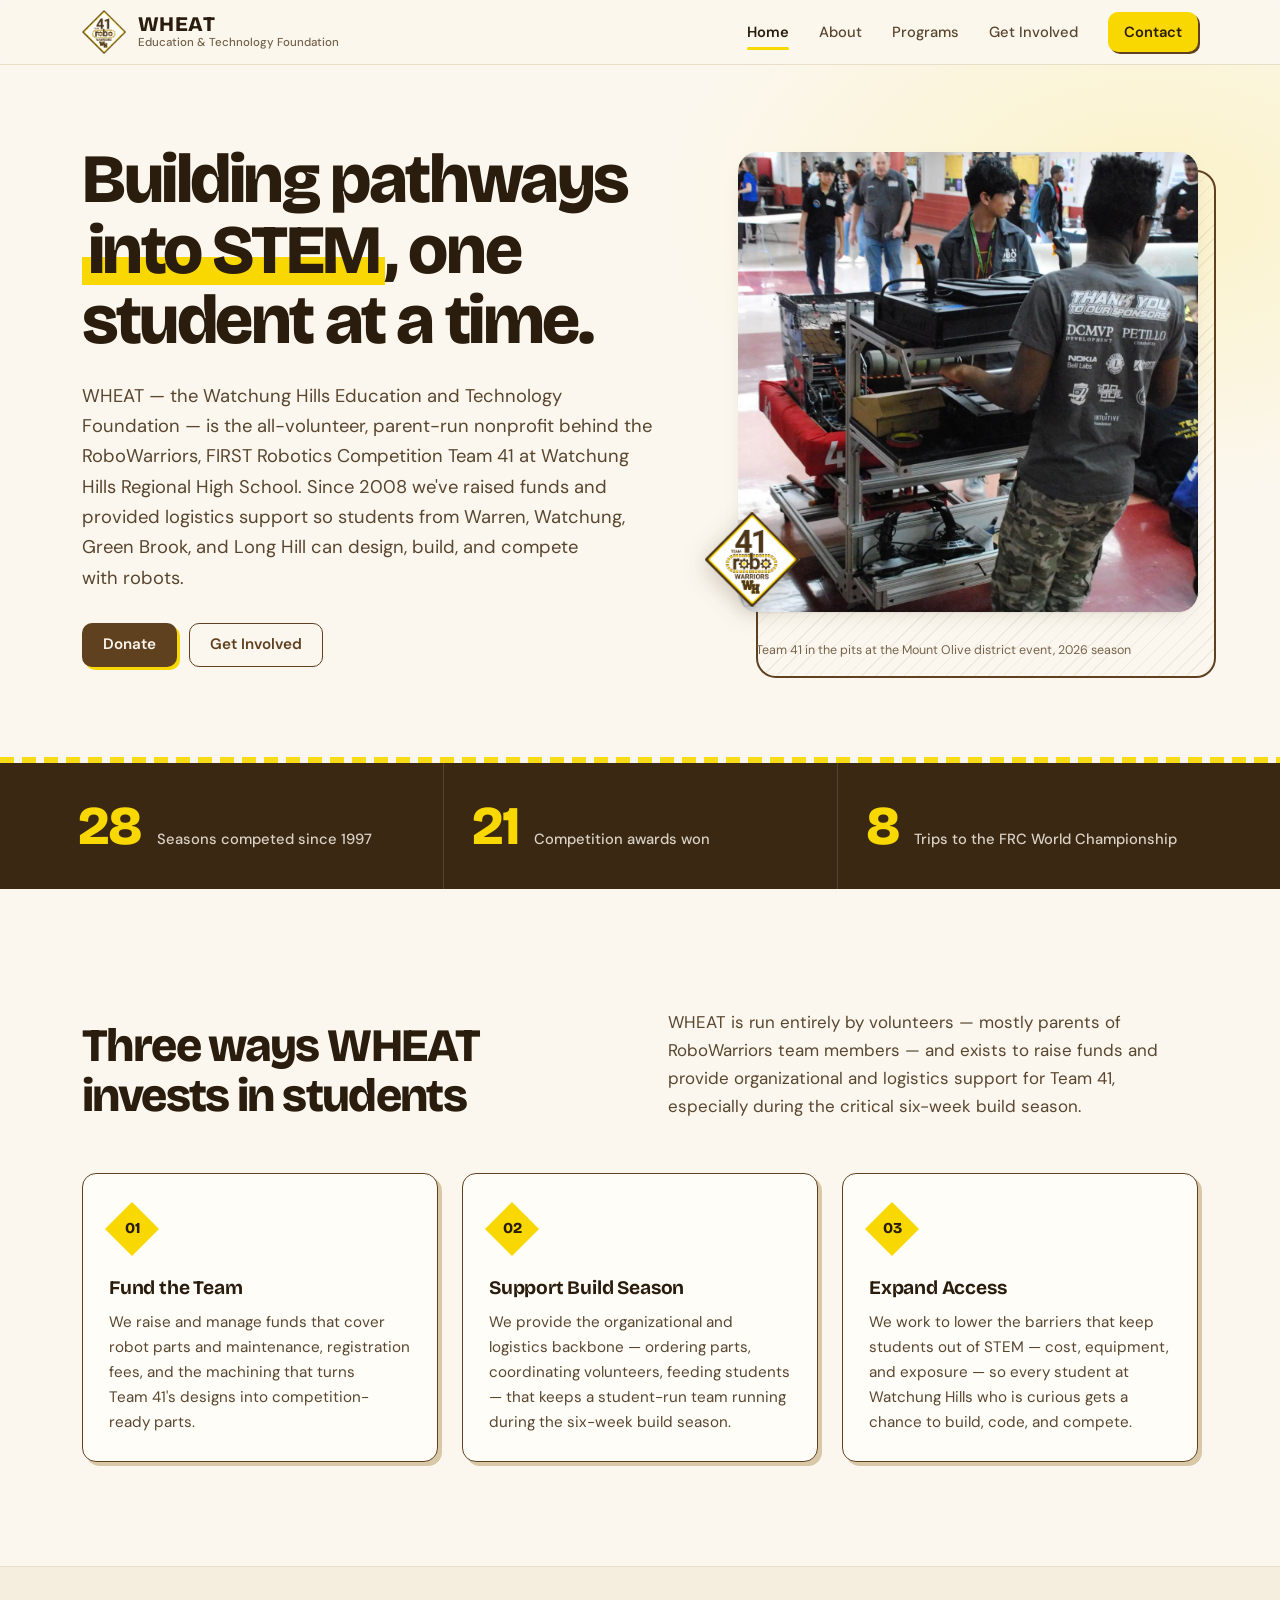
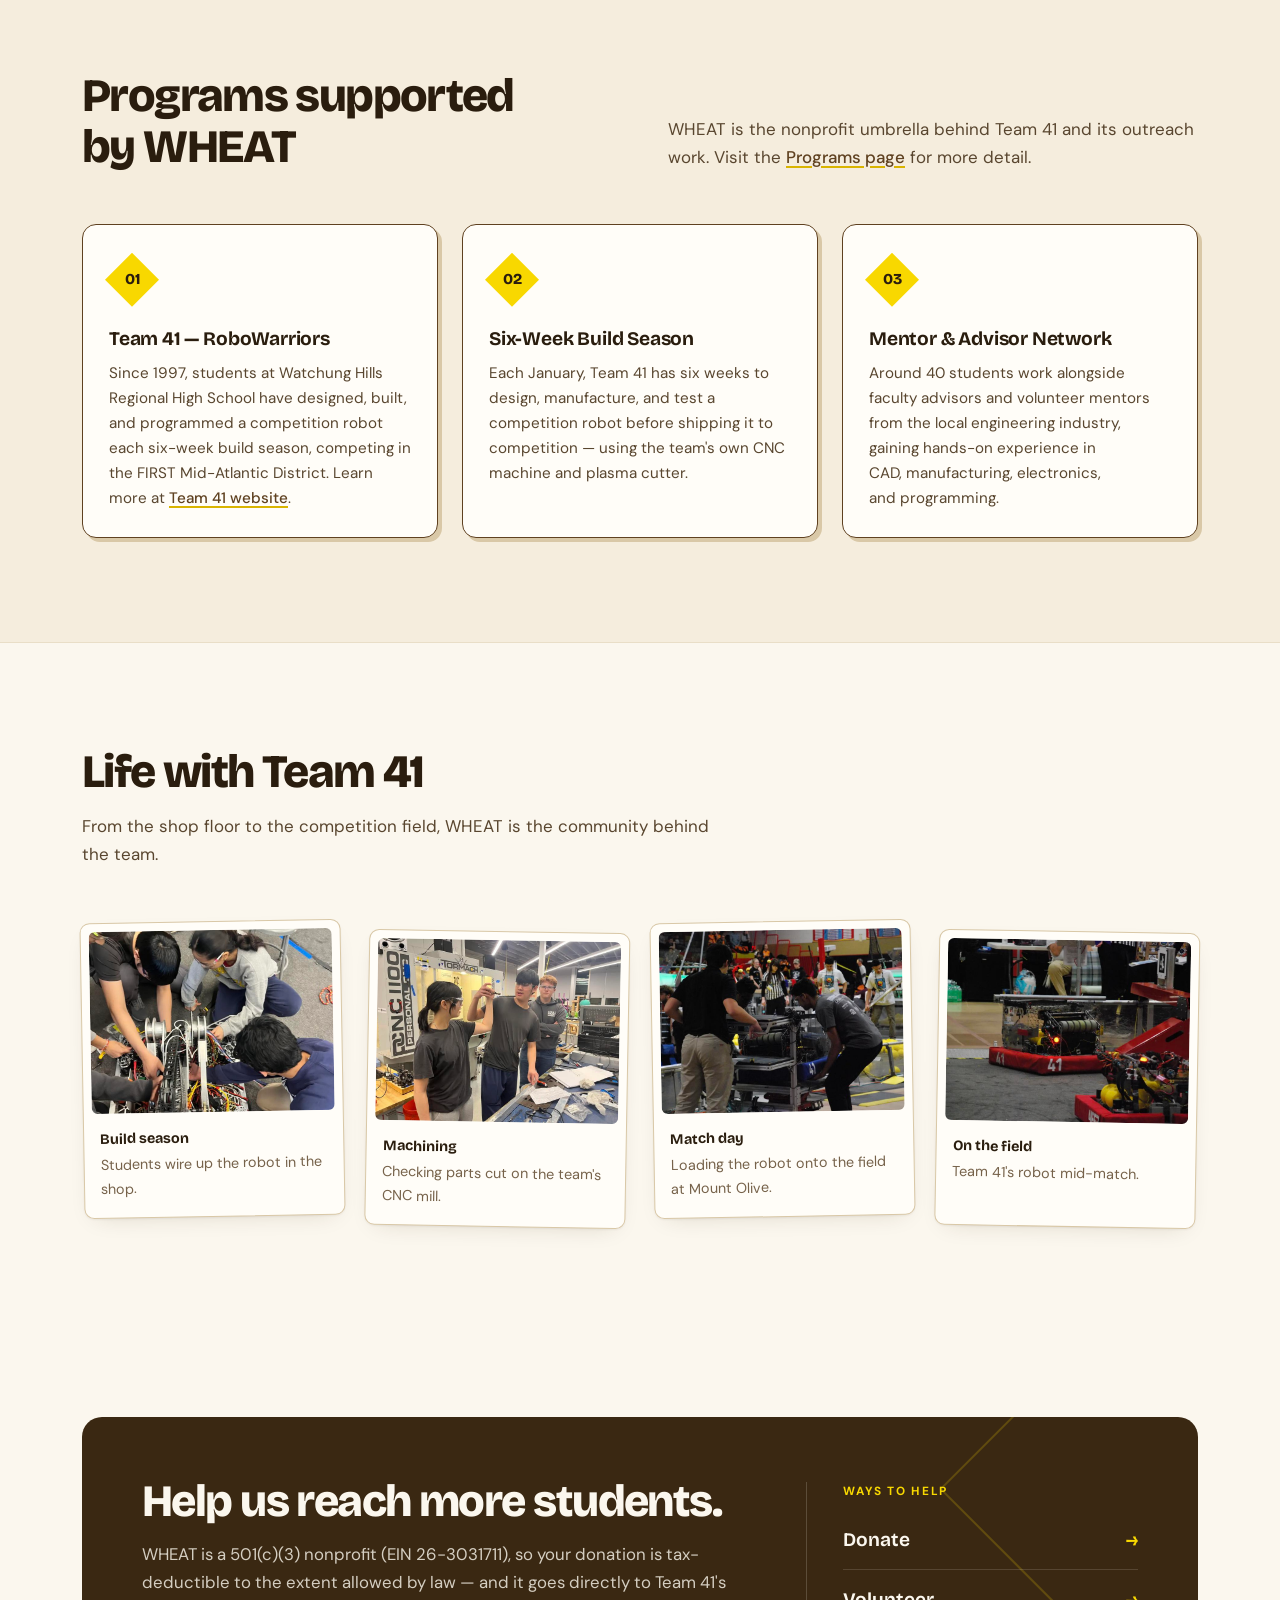
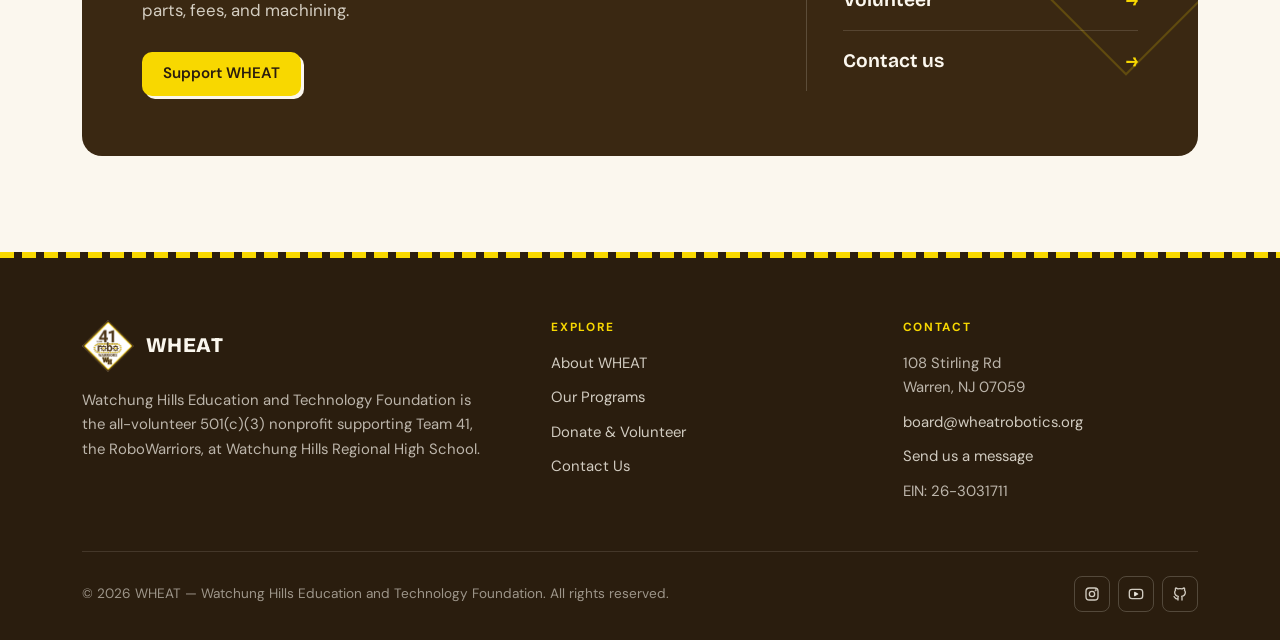
==== commit a00ef5f3: "Route forms to WHEAT inboxes via email app Bring in the contact-routing work: contact and volunteer " ====
--- a/index.html
+++ b/index.html
@@ -249,6 +249,7 @@
         <h4>Contact</h4>
         <ul>
           <li>108 Stirling Rd<br>Warren, NJ 07059</li>
+          <li><a href="mailto:board@wheatrobotics.org">board@wheatrobotics.org</a></li>
           <li><a href="contact.html">Send us a message</a></li>
           <li>EIN: 26-3031711</li>
         </ul>
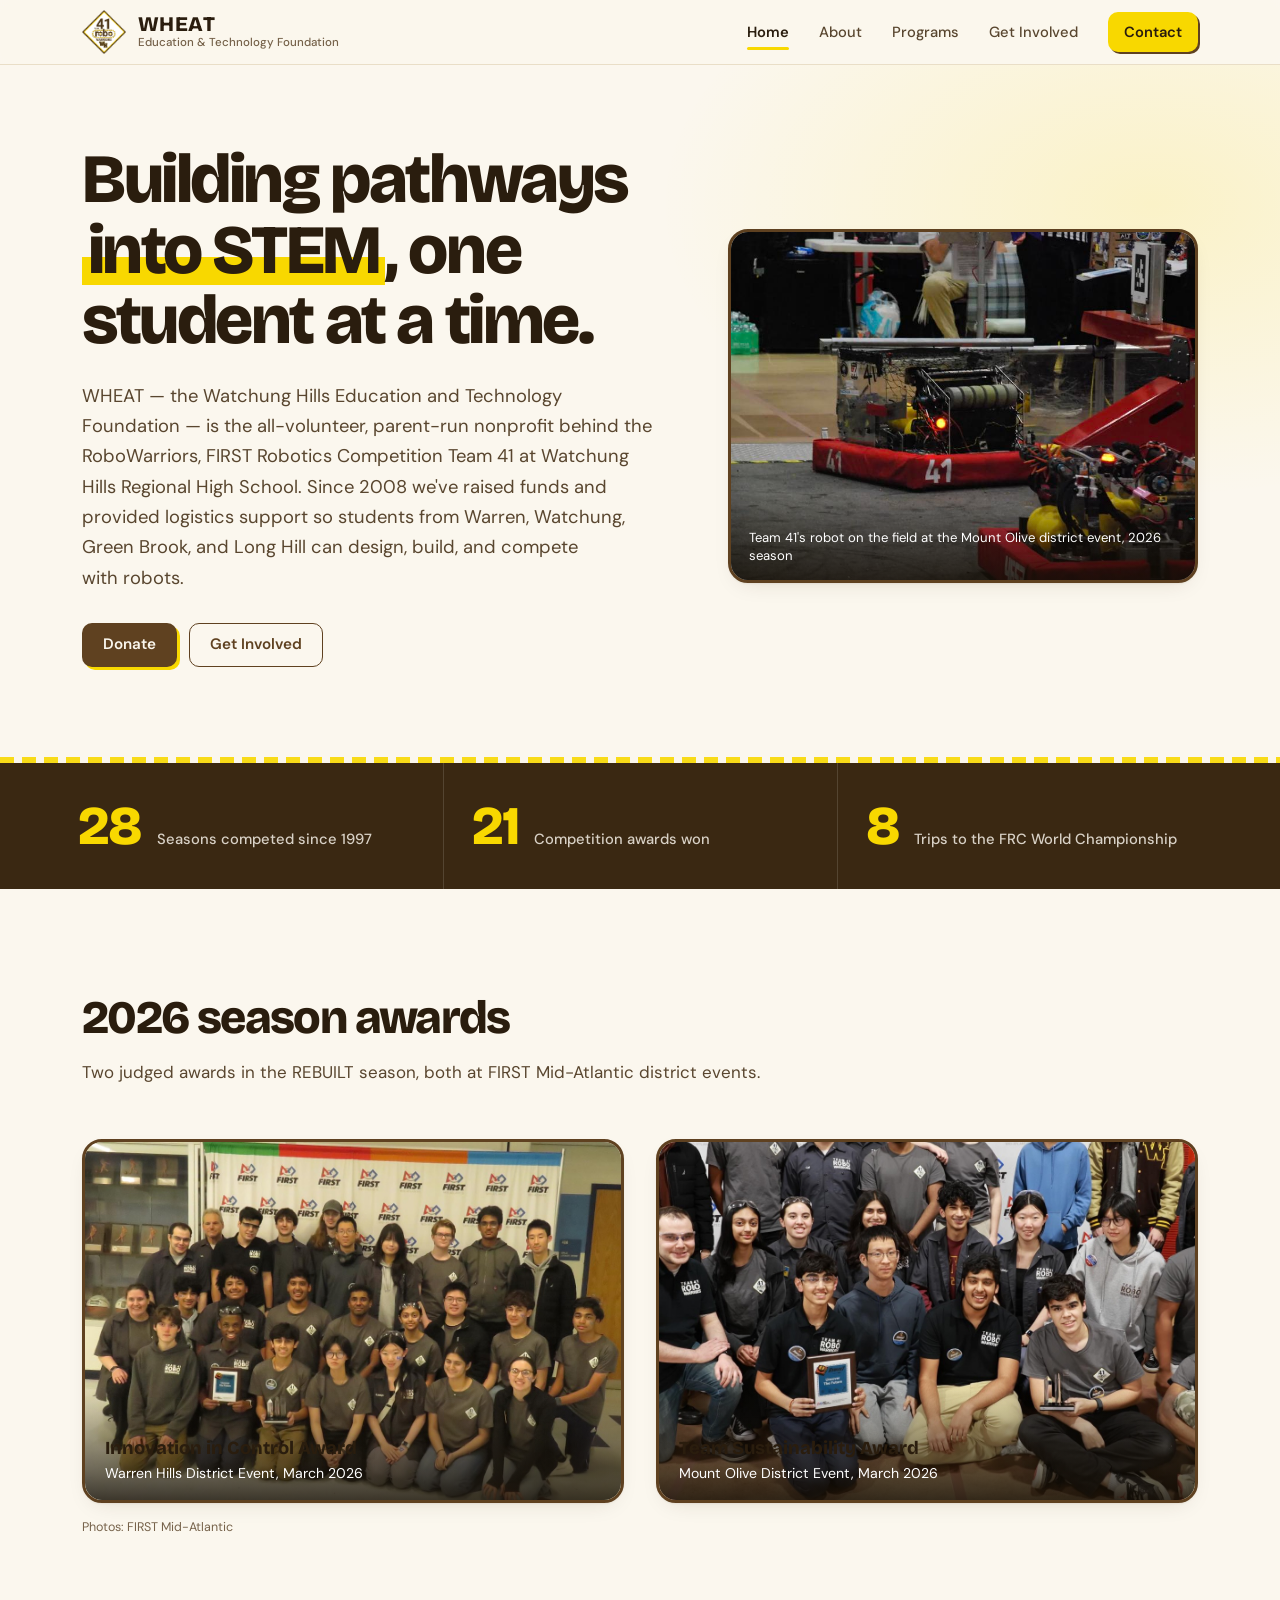
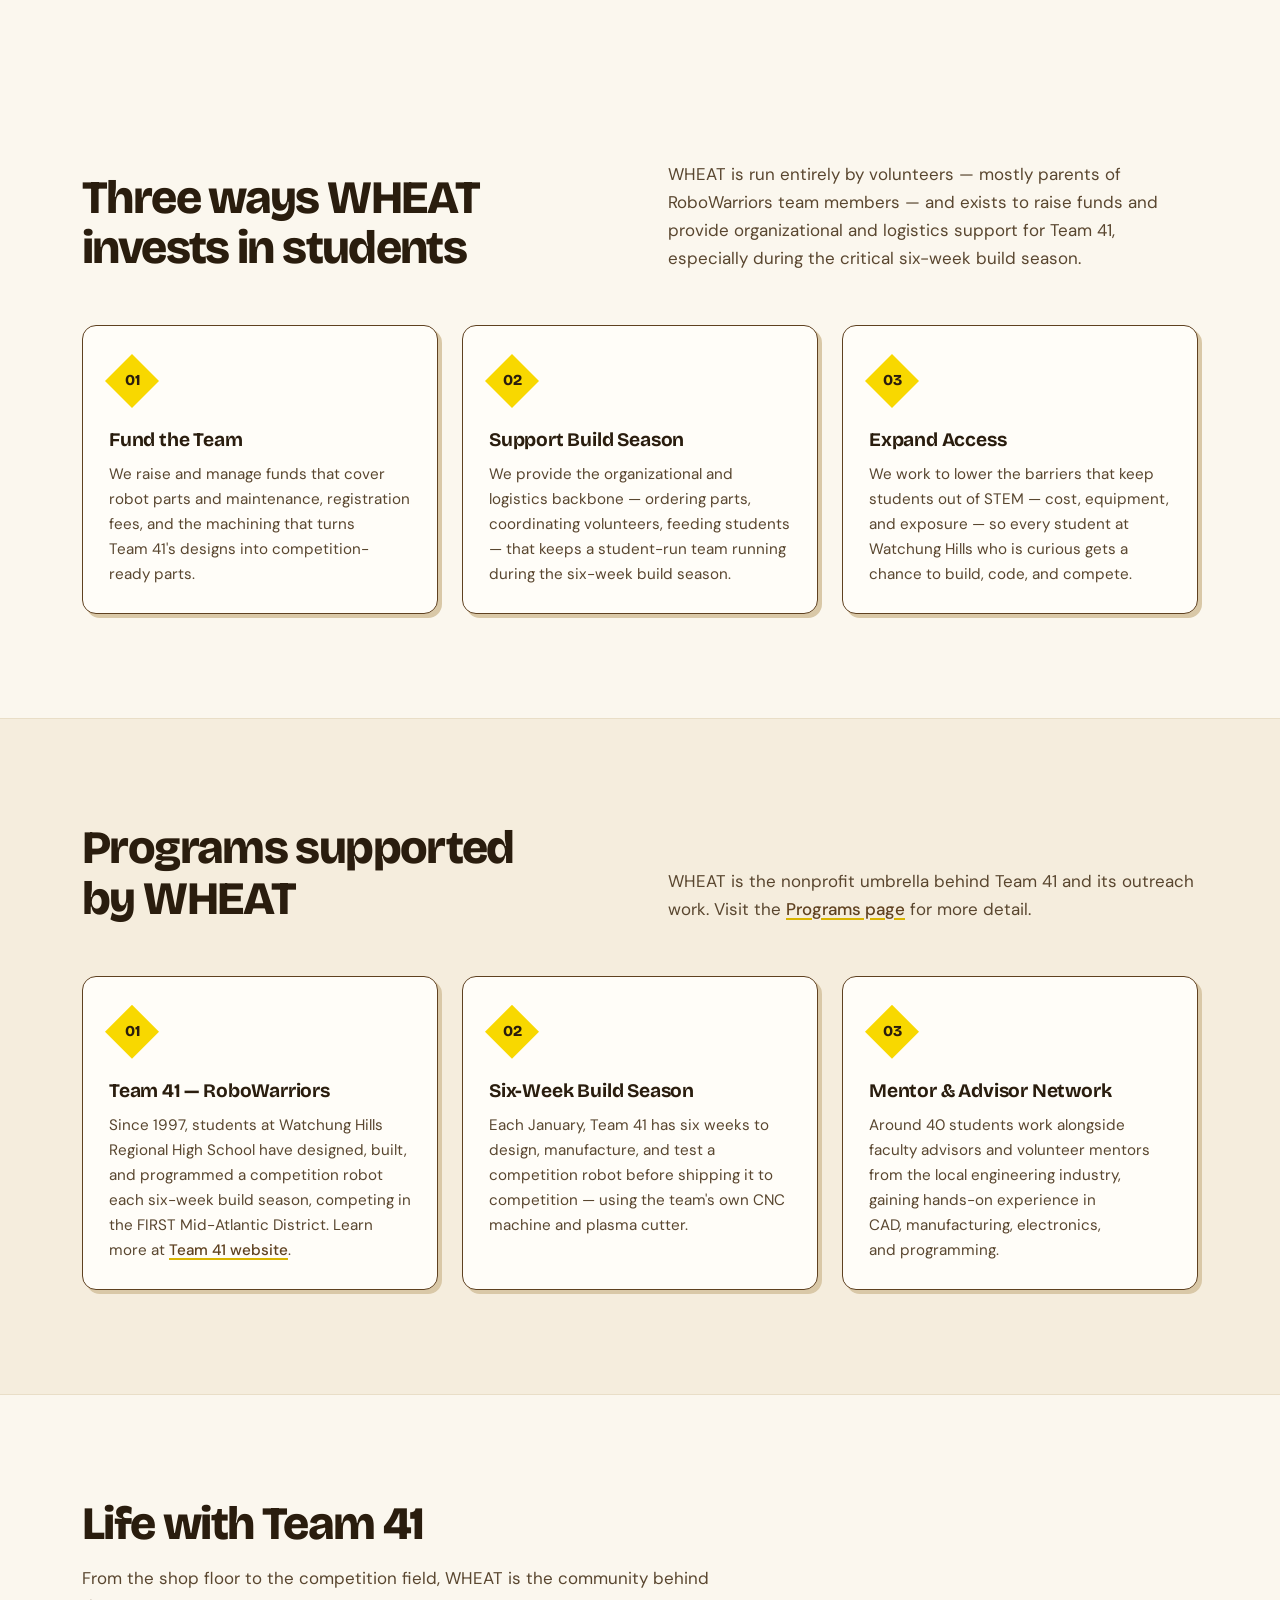
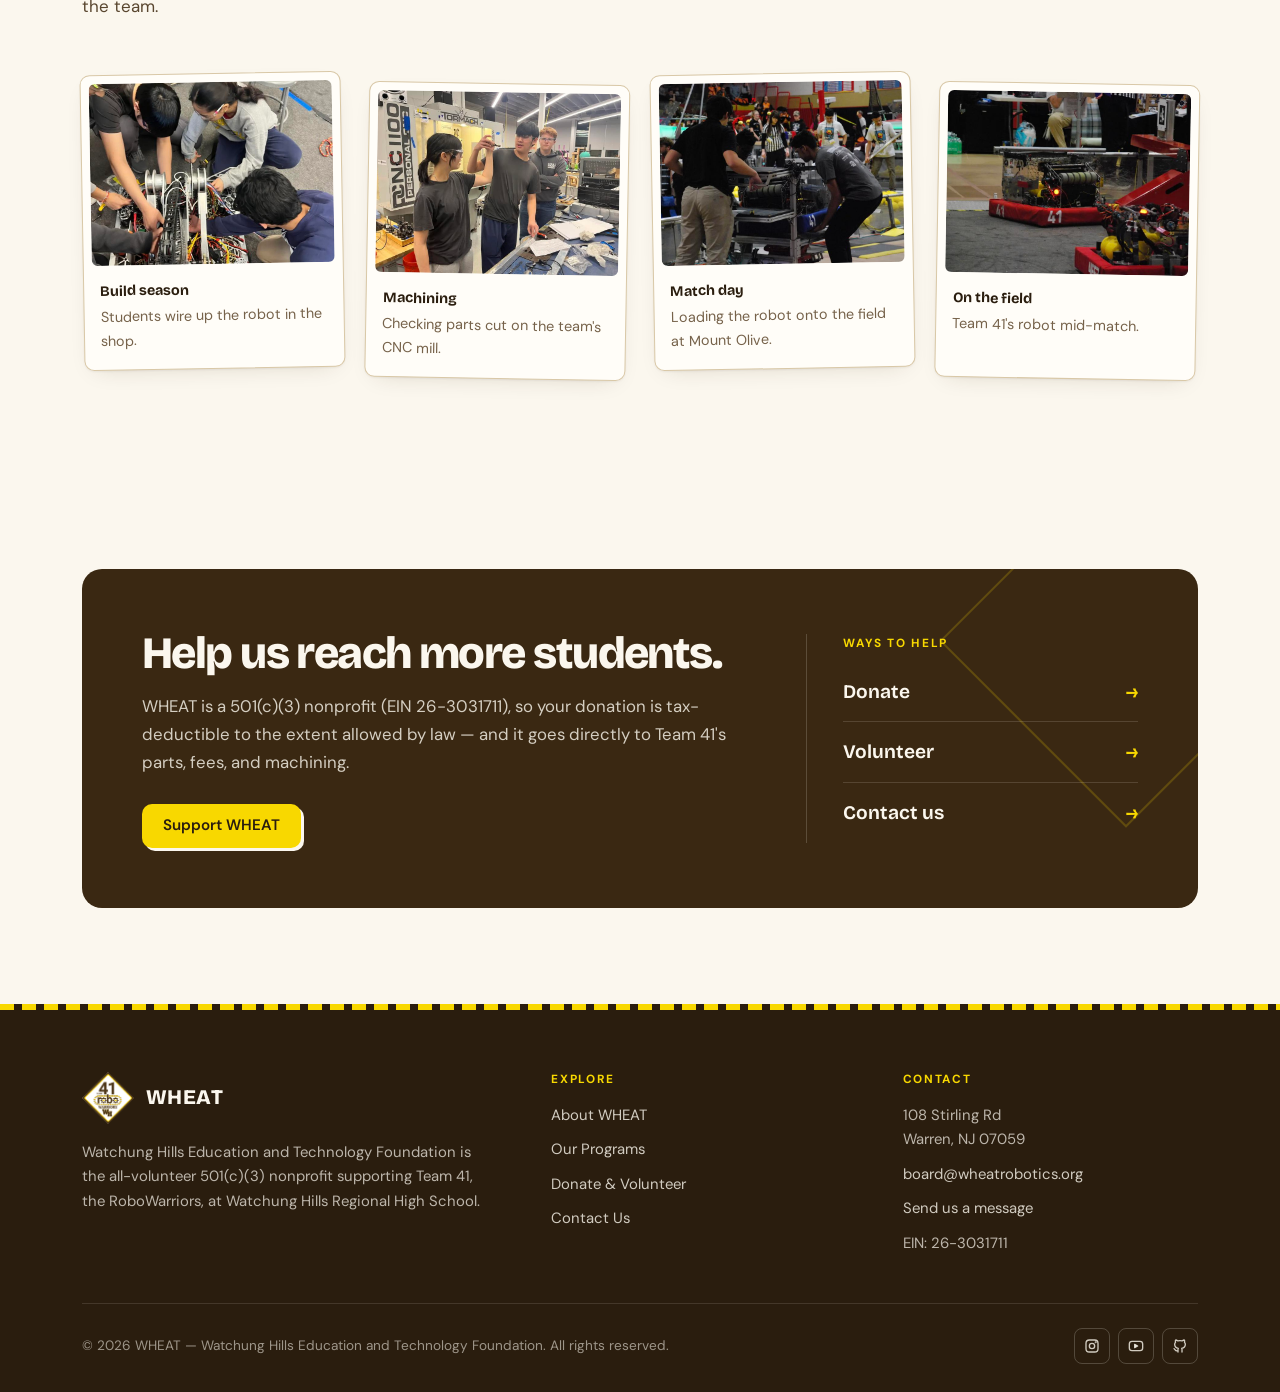
==== commit d54abd5d: "Send contact form via Web3Forms; add 2026 awards photos Contact form - Posts to Web3Forms with fetch" ====
--- a/index.html
+++ b/index.html
@@ -59,9 +59,8 @@
         </div>
       </div>
       <figure class="hero-media">
-        <img src="assets/images/hero.jpg" alt="A Team 41 student in a &quot;Thank you to our sponsors&quot; shirt at the drive cart beside the robot in the pits" width="1200" height="1200" loading="eager">
-        <img class="hero-badge" src="assets/images/team41-logo.png" alt="Team 41 RoboWarriors logo" width="96" height="97">
-        <figcaption>Team 41 in the pits at the Mount Olive district event, 2026 season</figcaption>
+        <img src="assets/images/gallery/on-the-field.jpg" alt="Team 41's robot, with red 41 bumpers, on the field during a match" width="800" height="600" loading="eager">
+        <figcaption>Team 41's robot on the field at the Mount Olive district event, 2026 season</figcaption>
       </figure>
     </div>
   </section>
@@ -71,6 +70,26 @@
       <div><div class="stat-figure">28</div><div class="stat-label">Seasons competed since 1997</div></div>
       <div><div class="stat-figure">21</div><div class="stat-label">Competition awards won</div></div>
       <div><div class="stat-figure">8</div><div class="stat-label">Trips to the FRC World Championship</div></div>
+    </div>
+  </section>
+
+  <section id="awards">
+    <div class="container">
+      <div class="section-head">
+        <h2>2026 season awards</h2>
+        <p>Two judged awards in the REBUILT season, both at FIRST Mid-Atlantic district events.</p>
+      </div>
+      <div class="award-grid">
+        <figure class="award-card">
+          <img src="assets/images/awards/warren-hills-innovation-in-control.jpg" alt="Team 41 students pose in front of the FIRST backdrop, one holding the award plaque and another the trophy" width="1200" height="785" loading="lazy">
+          <figcaption><strong>Innovation in Control Award</strong><span>Warren Hills District Event, March 2026</span></figcaption>
+        </figure>
+        <figure class="award-card">
+          <img src="assets/images/awards/mount-olive-sustainability.jpg" alt="Team 41 students sit and kneel in front of the FIRST backdrop with their award plaque and trophy" width="1200" height="1200" loading="lazy" style="object-position:center 62%">
+          <figcaption><strong>Team Sustainability Award</strong><span>Mount Olive District Event, March 2026</span></figcaption>
+        </figure>
+      </div>
+      <p class="award-credit">Photos: FIRST Mid-Atlantic</p>
     </div>
   </section>
 
--- a/css/styles.css
+++ b/css/styles.css
@@ -87,13 +87,11 @@
 .mark{background:linear-gradient(180deg,transparent 58%,var(--gold) 58%,var(--gold) 92%,transparent 92%);padding:0 .08em;-webkit-box-decoration-break:clone;box-decoration-break:clone}
 .hero-body{display:grid;gap:30px}
 .hero p.lede{font-size:clamp(1.03rem,1.5vw,1.15rem);line-height:1.65;color:var(--ink-secondary);max-width:50ch;margin:0}
-.hero-media{margin:0 0 0 auto;position:relative;width:100%;max-width:460px}
-.hero-media::before{content:"";position:absolute;inset:18px -18px -18px 18px;border:2px solid var(--brown);border-radius:var(--radius-xl);background:repeating-linear-gradient(135deg,transparent 0 9px,rgba(95,65,32,.08) 9px 10px)}
-.hero-media img{position:relative;width:100%;height:auto;aspect-ratio:1/1;object-fit:cover;border-radius:var(--radius-xl);box-shadow:var(--shadow-soft)}
-.hero-media figcaption{position:relative;margin-top:30px;font-size:.78rem;color:var(--ink-muted);line-height:1.4;padding-left:18px}
-.hero-badge{position:absolute!important;z-index:2;width:96px!important;height:auto;aspect-ratio:auto!important;left:-34px;bottom:52px;border-radius:0!important;box-shadow:none!important;filter:drop-shadow(0 6px 12px rgba(58,40,18,.25))}
-
-@media(max-width:900px){.hero-grid{grid-template-columns:1fr;gap:56px}.hero-media{margin:0 auto 0 0;max-width:400px}.hero-media img{aspect-ratio:4/3}.hero-badge{left:auto;right:-10px;bottom:auto;top:-30px;width:80px!important}}
+.hero-media{margin:0 0 0 auto;position:relative;width:100%;max-width:520px;border:3px solid var(--brown);border-radius:var(--radius-xl);overflow:hidden;box-shadow:var(--shadow-soft)}
+.hero-media img{display:block;width:100%;height:auto;aspect-ratio:4/3;object-fit:cover}
+.hero-media figcaption{position:absolute;left:0;right:0;bottom:0;padding:36px 18px 14px;font-size:.82rem;line-height:1.4;color:#fff;background:linear-gradient(to top,rgba(20,14,6,.78),rgba(20,14,6,0))}
+
+@media(max-width:900px){.hero-grid{grid-template-columns:1fr;gap:56px}.hero-media{margin:0 auto 0 0;max-width:400px}}
 
 .page-hero{position:relative;padding:76px 0 64px;background:radial-gradient(45% 80% at 95% 0%,rgba(248,216,0,.18),transparent 70%),var(--cream);border-bottom:1px solid var(--rule)}
 .page-hero h1{font-size:clamp(2.4rem,5vw,3.6rem);font-weight:800;letter-spacing:-.035em;margin:0 0 16px;max-width:18ch}
@@ -196,6 +194,11 @@
 input::placeholder,textarea::placeholder{color:#a8977d}
 input:focus,textarea:focus,select:focus{outline:none;border-color:var(--brown);box-shadow:3px 3px 0 var(--gold)}
 .form-note{font-size:.85rem;color:var(--ink-muted)}
+.form-status{margin:0;padding:12px 16px;border-radius:var(--radius);font-size:.95rem;font-weight:600;border:1.5px solid var(--rule-strong);background:var(--paper);color:var(--ink)}
+.form-status.is-success{border-color:var(--brown);background:var(--gold-soft);color:var(--brown-ink)}
+.form-status.is-error{border-color:#b3412e;background:#fbe9e4;color:#8a2a1b}
+.btn[disabled]{opacity:.6;cursor:wait;transform:none;box-shadow:none}
+.visually-hidden{position:absolute!important;width:1px;height:1px;margin:-1px;padding:0;overflow:hidden;clip:rect(0 0 0 0);white-space:nowrap;border:0}
 .contact-info-list{list-style:none;padding:0;margin:0;display:grid;gap:22px}
 .contact-info-list li{display:flex;gap:16px;padding:0}
 .contact-info-list li::marker{content:none}
@@ -225,6 +228,13 @@
 .social-links svg{width:16px;height:16px}
 
 /* Gallery — snapshot cards with slight alternating tilt */
+.award-grid{display:grid;grid-template-columns:repeat(2,minmax(0,1fr));gap:32px}
+.award-card{margin:0;position:relative;border:3px solid var(--brown);border-radius:var(--radius-xl);overflow:hidden;box-shadow:var(--shadow-soft);background:var(--sand-100)}
+.award-card img{display:block;width:100%;height:auto;aspect-ratio:3/2;object-fit:cover}
+.award-card figcaption{position:absolute;left:0;right:0;bottom:0;padding:48px 20px 16px;color:#fff;background:linear-gradient(to top,rgba(20,14,6,.82),rgba(20,14,6,0));font-size:.88rem;line-height:1.4}
+.award-card figcaption strong{display:block;font-family:var(--font-head);font-size:1.15rem;font-weight:750;margin-bottom:2px}
+.award-credit{margin:14px 0 0;font-size:.78rem;color:var(--ink-muted)}
+@media(max-width:760px){.award-grid{grid-template-columns:1fr;gap:24px}}
 .gallery{display:grid;grid-template-columns:repeat(4,minmax(0,1fr));gap:24px}
 .gallery-item{margin:0;background:var(--paper);border:1px solid var(--rule-strong);border-radius:var(--radius);padding:8px 8px 16px;box-shadow:var(--shadow-soft);transition:transform .2s ease,box-shadow .2s ease}
 .gallery-item:nth-child(odd){transform:rotate(-1deg)}
@@ -267,8 +277,7 @@
   .stat-grid>div+div{border-left:none;border-top:1px solid rgba(251,247,238,.14)}
   .stat-grid>div{padding:22px 4px}
   .card,.callout{padding:24px}
-  .hero-media::before{inset:12px -10px -10px 12px}
-}
+  }
 @media(max-width:520px){
   .gallery{grid-template-columns:1fr}
   .gallery-item:nth-child(even){transform:rotate(1deg)}
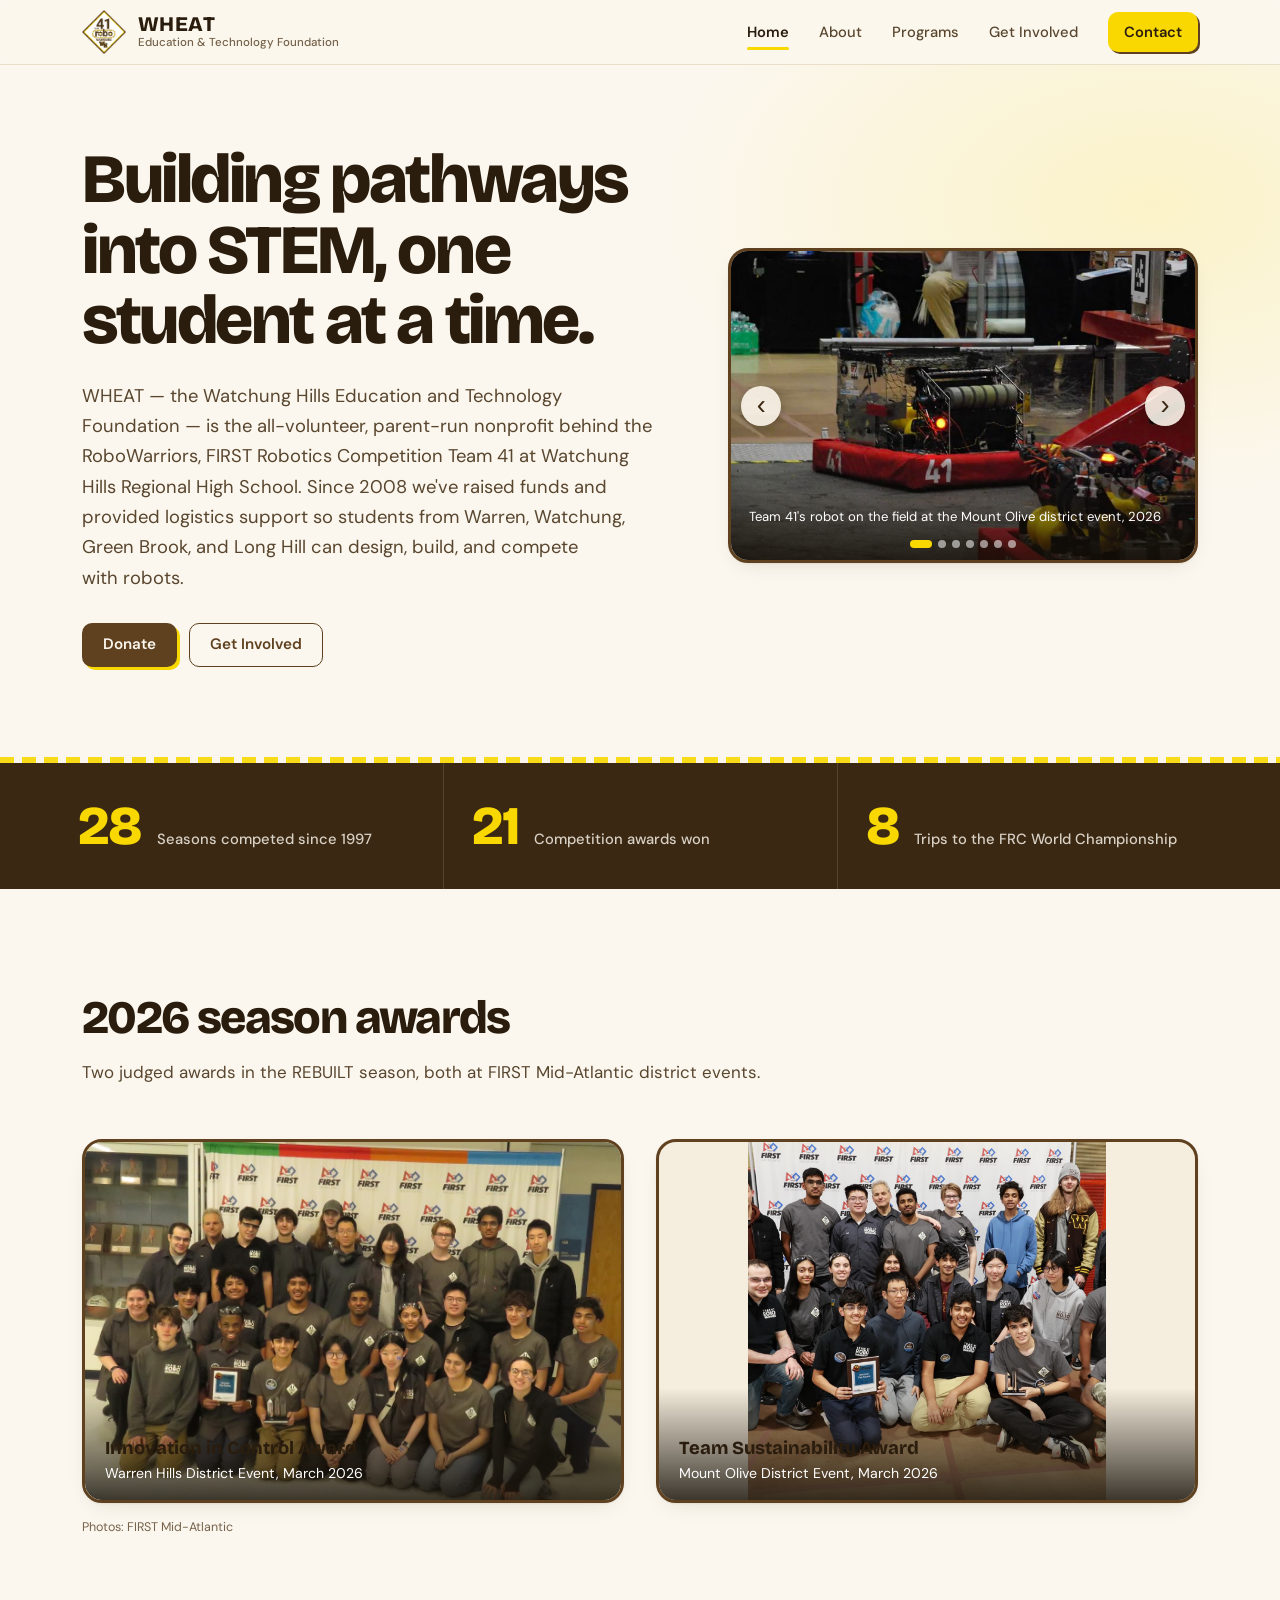
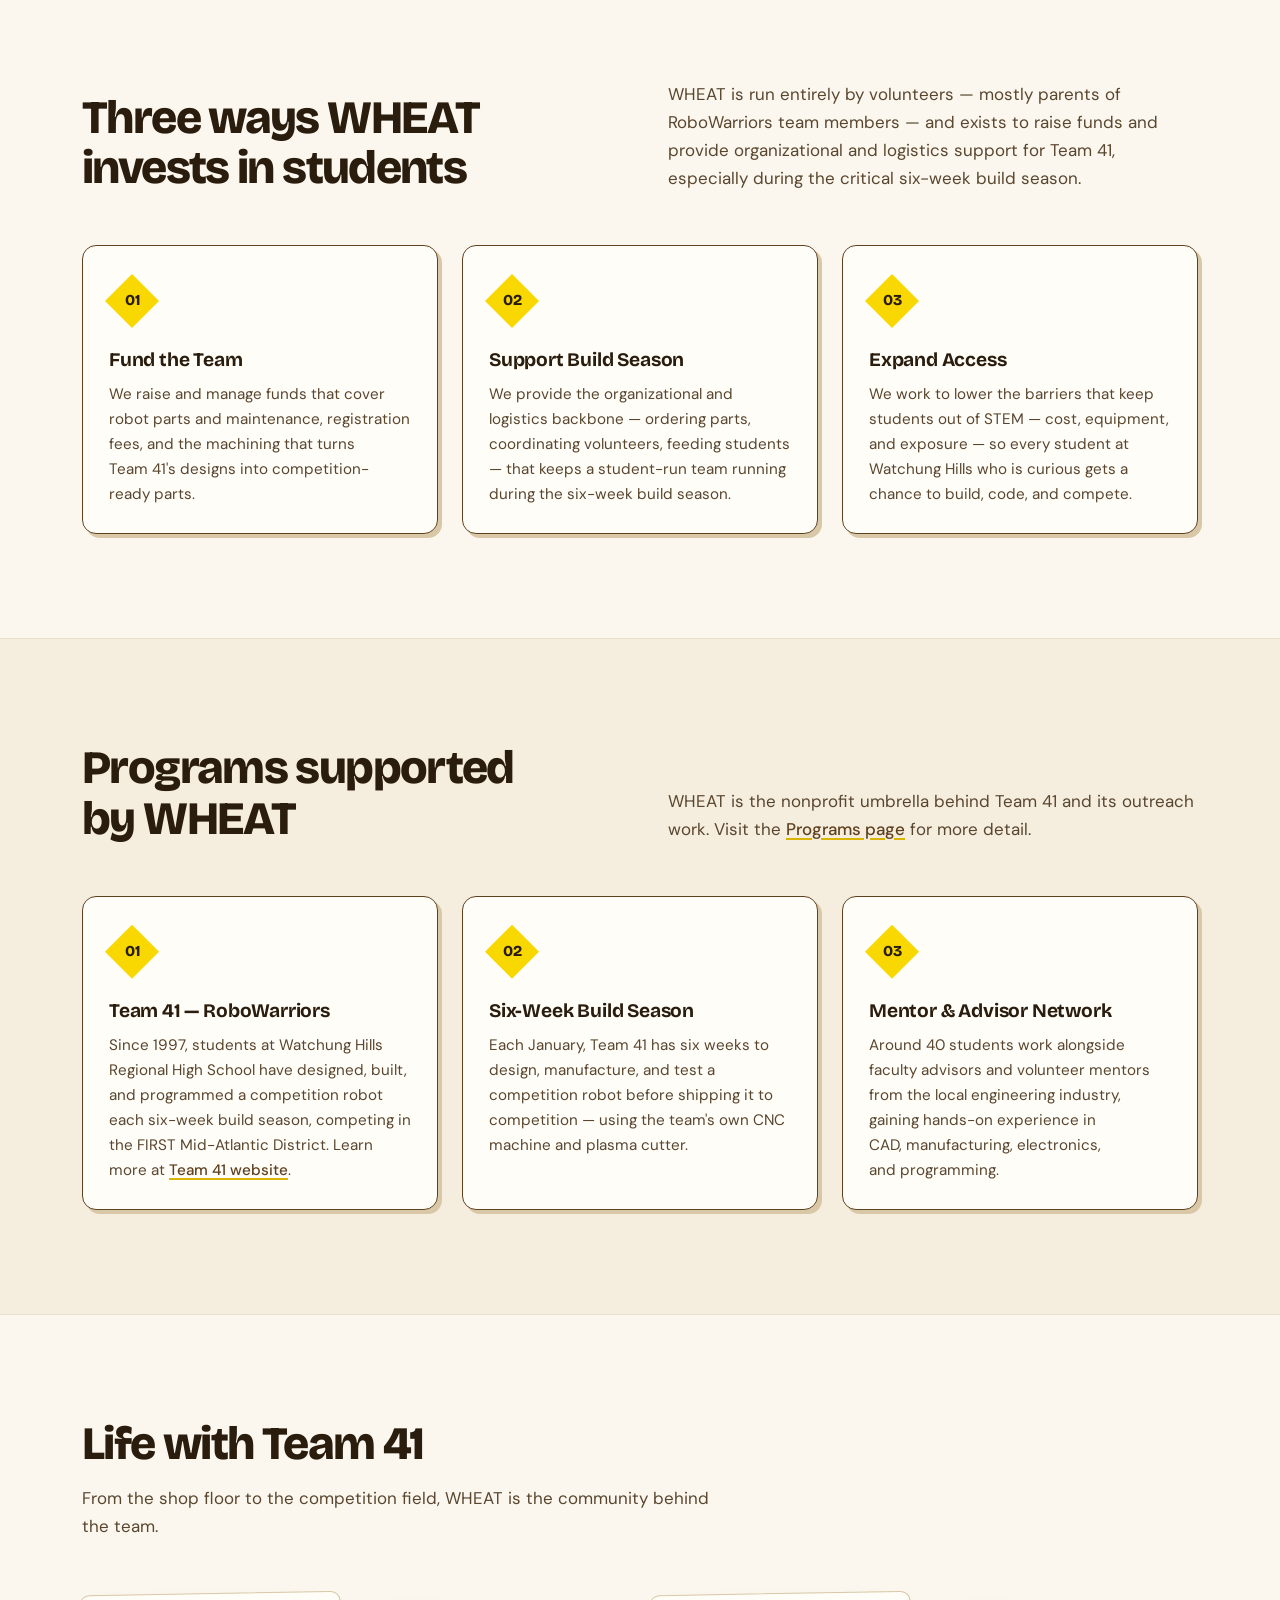
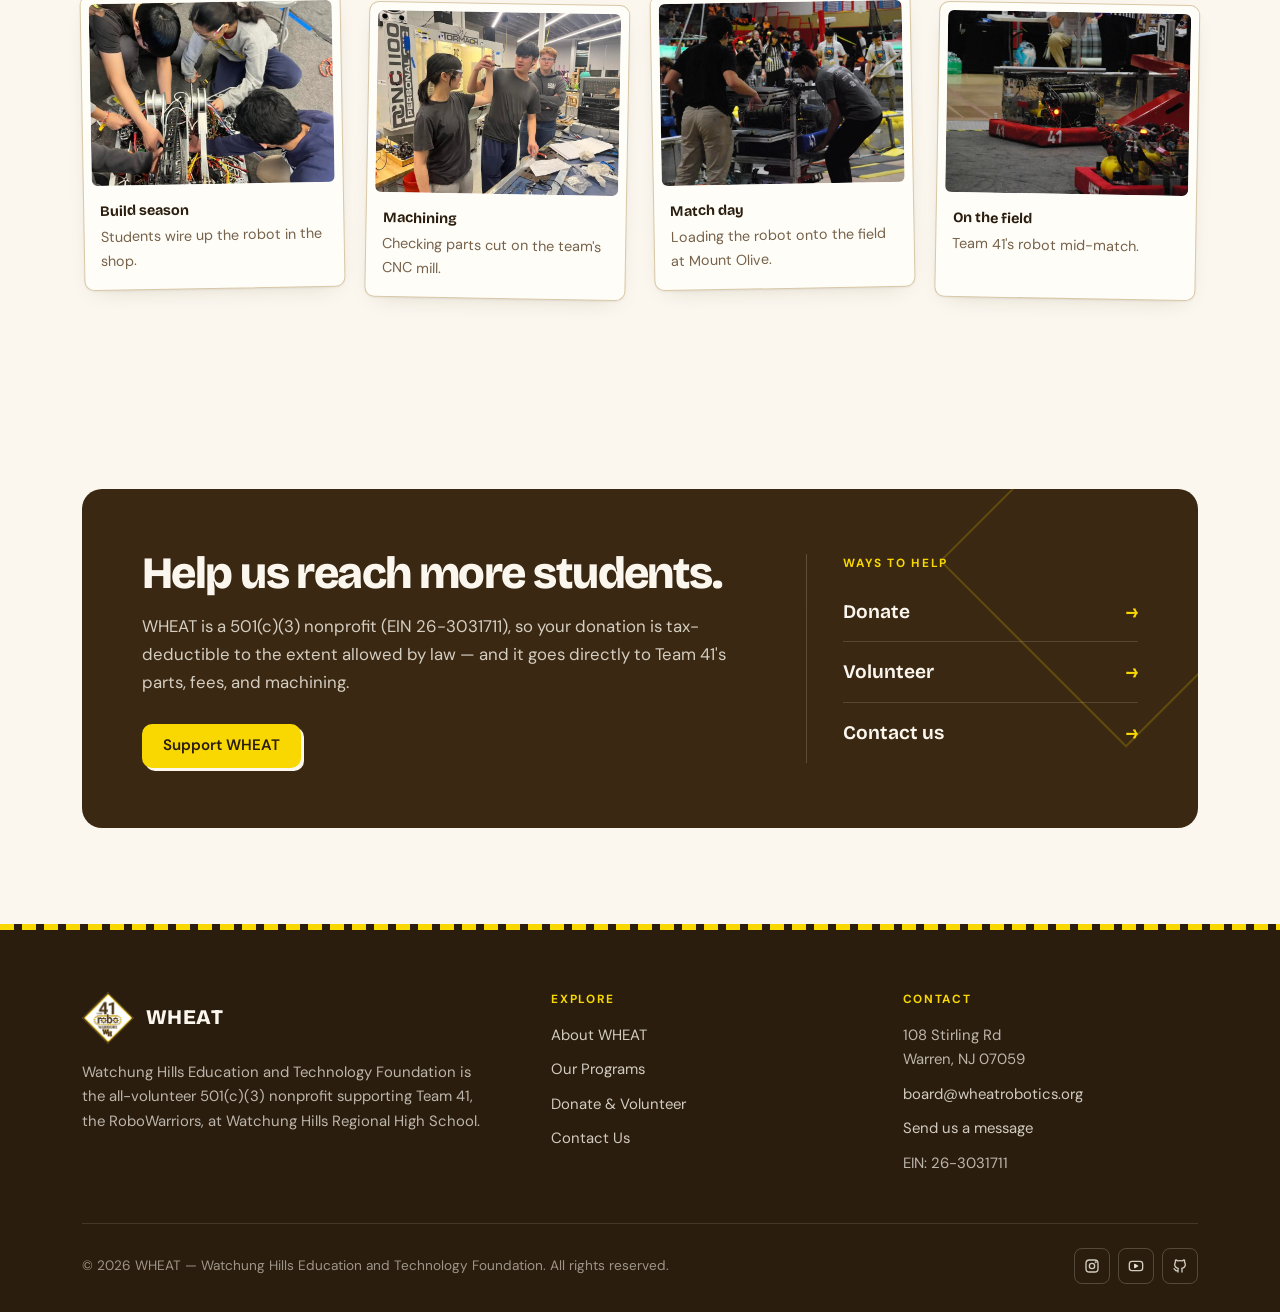
==== commit 737b1575: "Add swipeable hero slideshow; show full Mount Olive award photo - Homepage hero is now a 7-photo sli" ====
--- a/index.html
+++ b/index.html
@@ -13,7 +13,7 @@
 
 <header class="site-header">
   <div class="nav-wrap">
-    <a class="brand" href="index.html">
+    <a class="brand" href="/">
       <img class="brand-mark" src="assets/images/team41-logo.png" alt="" width="44" height="44">
       <span class="brand-text">
         <span class="brand-name">WHEAT</span>
@@ -27,11 +27,11 @@
     </button>
     <nav class="main-nav" id="main-nav" aria-label="Primary">
       <ul>
-        <li><a href="index.html" aria-current="page">Home</a></li>
-        <li><a href="about.html">About</a></li>
-        <li><a href="programs.html">Programs</a></li>
-        <li><a href="get-involved.html">Get Involved</a></li>
-        <li><a href="contact.html">Contact</a></li>
+        <li><a href="/" aria-current="page">Home</a></li>
+        <li><a href="/about">About</a></li>
+        <li><a href="/programs">Programs</a></li>
+        <li><a href="/get-involved">Get Involved</a></li>
+        <li><a href="/contact">Contact</a></li>
       </ul>
     </nav>
   </div>
@@ -42,7 +42,7 @@
   <section class="hero">
     <div class="container hero-grid">
       <div class="hero-content">
-        <h1>Building pathways <span class="mark">into STEM</span>, one student at a time.</h1>
+        <h1>Building pathways into STEM, one student at a time.</h1>
         <div class="hero-body">
           <p class="lede">
             WHEAT — the Watchung Hills Education and Technology Foundation —
@@ -53,15 +53,46 @@
             Hill can design, build, and compete with robots.
           </p>
           <div class="button-row">
-            <a class="btn btn-primary" href="get-involved.html">Donate</a>
-            <a class="btn btn-secondary" href="get-involved.html#volunteer">Get Involved</a>
-          </div>
-        </div>
-      </div>
-      <figure class="hero-media">
-        <img src="assets/images/gallery/on-the-field.jpg" alt="Team 41's robot, with red 41 bumpers, on the field during a match" width="800" height="600" loading="eager">
-        <figcaption>Team 41's robot on the field at the Mount Olive district event, 2026 season</figcaption>
-      </figure>
+            <a class="btn btn-primary" href="/get-involved">Donate</a>
+            <a class="btn btn-secondary" href="/get-involved#volunteer">Get Involved</a>
+          </div>
+        </div>
+      </div>
+      <div class="hero-media carousel" data-carousel role="region" aria-roledescription="carousel" aria-label="Team 41 photos" tabindex="0">
+        <div class="carousel-track">
+          <figure class="carousel-slide" role="group" aria-roledescription="slide" aria-label="1 of 7">
+            <img src="assets/images/gallery/on-the-field.jpg" alt="Team 41's robot, with red 41 bumpers, on the field during a match" width="800" height="600" loading="eager">
+            <figcaption>Team 41's robot on the field at the Mount Olive district event, 2026</figcaption>
+          </figure>
+          <figure class="carousel-slide" role="group" aria-roledescription="slide" aria-label="2 of 7">
+            <img src="assets/images/awards/warren-hills-innovation-in-control.jpg" alt="Team 41 students pose in front of the FIRST backdrop with the Innovation in Control Award plaque and trophy" width="1200" height="785" loading="lazy">
+            <figcaption>Innovation in Control Award, Warren Hills district event, 2026</figcaption>
+          </figure>
+          <figure class="carousel-slide is-fit" style="--bg:url('assets/images/awards/mount-olive-sustainability.jpg')" role="group" aria-roledescription="slide" aria-label="3 of 7">
+            <img src="assets/images/awards/mount-olive-sustainability.jpg" alt="Team 41 students sit and kneel in front of the FIRST backdrop with the Team Sustainability Award plaque and trophy" width="1200" height="1200" loading="lazy">
+            <figcaption>Team Sustainability Award, Mount Olive district event, 2026</figcaption>
+          </figure>
+          <figure class="carousel-slide" role="group" aria-roledescription="slide" aria-label="4 of 7">
+            <img src="assets/images/gallery/match-day.jpg" alt="Team 41 students lift the robot off its cart onto the competition field" width="800" height="600" loading="lazy">
+            <figcaption>Loading the robot onto the field at Mount Olive</figcaption>
+          </figure>
+          <figure class="carousel-slide" role="group" aria-roledescription="slide" aria-label="5 of 7">
+            <img src="assets/images/gallery/build-season.jpg" alt="Four Team 41 students kneel around the robot, wiring its electronics" width="800" height="600" loading="lazy">
+            <figcaption>Build season: wiring the robot in the shop</figcaption>
+          </figure>
+          <figure class="carousel-slide" role="group" aria-roledescription="slide" aria-label="6 of 7">
+            <img src="assets/images/gallery/machining.jpg" alt="Team 41 students in safety glasses inspect a part next to the shop's Tormach CNC mill" width="800" height="600" loading="lazy">
+            <figcaption>Checking parts cut on the team's CNC mill</figcaption>
+          </figure>
+          <figure class="carousel-slide" role="group" aria-roledescription="slide" aria-label="7 of 7">
+            <img src="assets/images/hero.jpg" alt="A Team 41 student at the drive cart beside the robot in the pits" width="1200" height="1200" loading="lazy">
+            <figcaption>In the pits between matches</figcaption>
+          </figure>
+        </div>
+        <button class="carousel-btn carousel-prev" type="button" aria-label="Previous photo">&#8249;</button>
+        <button class="carousel-btn carousel-next" type="button" aria-label="Next photo">&#8250;</button>
+        <div class="carousel-dots"></div>
+      </div>
     </div>
   </section>
 
@@ -84,8 +115,8 @@
           <img src="assets/images/awards/warren-hills-innovation-in-control.jpg" alt="Team 41 students pose in front of the FIRST backdrop, one holding the award plaque and another the trophy" width="1200" height="785" loading="lazy">
           <figcaption><strong>Innovation in Control Award</strong><span>Warren Hills District Event, March 2026</span></figcaption>
         </figure>
-        <figure class="award-card">
-          <img src="assets/images/awards/mount-olive-sustainability.jpg" alt="Team 41 students sit and kneel in front of the FIRST backdrop with their award plaque and trophy" width="1200" height="1200" loading="lazy" style="object-position:center 62%">
+        <figure class="award-card is-fit" style="--bg:url('assets/images/awards/mount-olive-sustainability.jpg')">
+          <img src="assets/images/awards/mount-olive-sustainability.jpg" alt="Team 41 students sit and kneel in front of the FIRST backdrop with their award plaque and trophy" width="1200" height="1200" loading="lazy">
           <figcaption><strong>Team Sustainability Award</strong><span>Mount Olive District Event, March 2026</span></figcaption>
         </figure>
       </div>
@@ -145,7 +176,7 @@
         </div>
         <p class="section-prose">
           WHEAT is the nonprofit umbrella behind Team 41 and its outreach
-          work. Visit the <a href="programs.html">Programs page</a> for
+          work. Visit the <a href="/programs">Programs page</a> for
           more detail.
         </p>
       </div>
@@ -225,15 +256,15 @@
           it goes directly to Team 41's parts, fees, and machining.
         </p>
         <div class="button-row">
-          <a class="btn btn-primary" href="get-involved.html">Support WHEAT</a>
+          <a class="btn btn-primary" href="/get-involved">Support WHEAT</a>
         </div>
       </div>
       <div class="cta-aside">
         <div class="cta-aside-label">Ways to help</div>
         <ul>
-          <li><a href="get-involved.html">Donate</a></li>
-          <li><a href="get-involved.html#volunteer">Volunteer</a></li>
-          <li><a href="contact.html">Contact us</a></li>
+          <li><a href="/get-involved">Donate</a></li>
+          <li><a href="/get-involved#volunteer">Volunteer</a></li>
+          <li><a href="/contact">Contact us</a></li>
         </ul>
       </div>
     </div>
@@ -258,10 +289,10 @@
       <div>
         <h4>Explore</h4>
         <ul>
-          <li><a href="about.html">About WHEAT</a></li>
-          <li><a href="programs.html">Our Programs</a></li>
-          <li><a href="get-involved.html">Donate &amp; Volunteer</a></li>
-          <li><a href="contact.html">Contact Us</a></li>
+          <li><a href="/about">About WHEAT</a></li>
+          <li><a href="/programs">Our Programs</a></li>
+          <li><a href="/get-involved">Donate &amp; Volunteer</a></li>
+          <li><a href="/contact">Contact Us</a></li>
         </ul>
       </div>
       <div>
@@ -269,7 +300,7 @@
         <ul>
           <li>108 Stirling Rd<br>Warren, NJ 07059</li>
           <li><a href="mailto:board@wheatrobotics.org">board@wheatrobotics.org</a></li>
-          <li><a href="contact.html">Send us a message</a></li>
+          <li><a href="/contact">Send us a message</a></li>
           <li>EIN: 26-3031711</li>
         </ul>
       </div>
--- a/css/styles.css
+++ b/css/styles.css
@@ -84,12 +84,28 @@
 .hero::after{content:"";position:absolute;left:0;right:0;bottom:0;height:6px;background:var(--tread);opacity:.9}
 .hero-grid{display:grid;grid-template-columns:1.1fr .9fr;gap:72px;align-items:center}
 .hero h1{font-size:clamp(2.6rem,5.4vw,4.4rem);font-weight:800;line-height:1.02;letter-spacing:-.035em;color:var(--ink);max-width:15ch;margin:0 0 24px}
-.mark{background:linear-gradient(180deg,transparent 58%,var(--gold) 58%,var(--gold) 92%,transparent 92%);padding:0 .08em;-webkit-box-decoration-break:clone;box-decoration-break:clone}
 .hero-body{display:grid;gap:30px}
 .hero p.lede{font-size:clamp(1.03rem,1.5vw,1.15rem);line-height:1.65;color:var(--ink-secondary);max-width:50ch;margin:0}
 .hero-media{margin:0 0 0 auto;position:relative;width:100%;max-width:520px;border:3px solid var(--brown);border-radius:var(--radius-xl);overflow:hidden;box-shadow:var(--shadow-soft)}
-.hero-media img{display:block;width:100%;height:auto;aspect-ratio:4/3;object-fit:cover}
-.hero-media figcaption{position:absolute;left:0;right:0;bottom:0;padding:36px 18px 14px;font-size:.82rem;line-height:1.4;color:#fff;background:linear-gradient(to top,rgba(20,14,6,.78),rgba(20,14,6,0))}
+.carousel{outline:none}
+.carousel:focus-visible{box-shadow:0 0 0 3px var(--gold),var(--shadow-soft)}
+.carousel-track{display:flex;aspect-ratio:3/2;overflow-x:auto;overflow-y:hidden;scroll-snap-type:x mandatory;scroll-behavior:smooth;overscroll-behavior-x:contain;scrollbar-width:none;background:var(--brown-deep)}
+.carousel-track::-webkit-scrollbar{display:none}
+.carousel-slide{position:relative;flex:0 0 100%;margin:0;scroll-snap-align:start;scroll-snap-stop:always;overflow:hidden}
+.carousel-slide img{display:block;width:100%;height:100%;object-fit:cover}
+.carousel-slide figcaption{position:absolute;left:0;right:0;bottom:0;padding:40px 18px 34px;font-size:.82rem;line-height:1.4;color:#fff;background:linear-gradient(to top,rgba(20,14,6,.8),rgba(20,14,6,0))}
+.is-fit{background:var(--brown-deep)}
+.is-fit::before{content:"";position:absolute;inset:-24px;background:var(--bg) center/cover;filter:blur(20px) brightness(.55)}
+.is-fit img{position:relative;object-fit:contain!important}
+.carousel-btn{position:absolute;top:50%;transform:translateY(-50%);z-index:2;width:40px;height:40px;border:0;border-radius:50%;background:rgba(255,250,240,.88);color:var(--brown-deep);font-size:1.7rem;line-height:1;display:grid;place-items:center;padding:0 0 3px;cursor:pointer;box-shadow:0 2px 8px rgba(20,14,6,.25);transition:background .15s}
+.carousel-btn:hover{background:#fff}
+.carousel-btn:focus-visible{outline:3px solid var(--gold);outline-offset:2px}
+.carousel-prev{left:10px}.carousel-next{right:10px}
+.carousel-dots{position:absolute;left:0;right:0;bottom:12px;z-index:2;display:flex;justify-content:center;gap:6px}
+.carousel-dots button{width:8px;height:8px;padding:0;border:0;border-radius:4px;background:rgba(255,255,255,.55);cursor:pointer;transition:width .2s,background .2s}
+.carousel-dots button[aria-current="true"]{width:22px;background:var(--gold)}
+@media(hover:none){.carousel-btn{display:none}}
+@media(prefers-reduced-motion:reduce){.carousel-track{scroll-behavior:auto}}
 
 @media(max-width:900px){.hero-grid{grid-template-columns:1fr;gap:56px}.hero-media{margin:0 auto 0 0;max-width:400px}}
 
@@ -108,6 +124,7 @@
 
 /* Sections */
 section{padding:104px 0}
+#awards + section{padding-top:24px}
 .section-alt,.section-navy{background:var(--sand-100);border-top:1px solid var(--rule);border-bottom:1px solid var(--rule)}
 .section-head{margin:0 0 52px;max-width:720px}
 .section-head p{font-size:1.06rem;color:var(--ink-secondary);max-width:58ch;margin:16px 0 0}
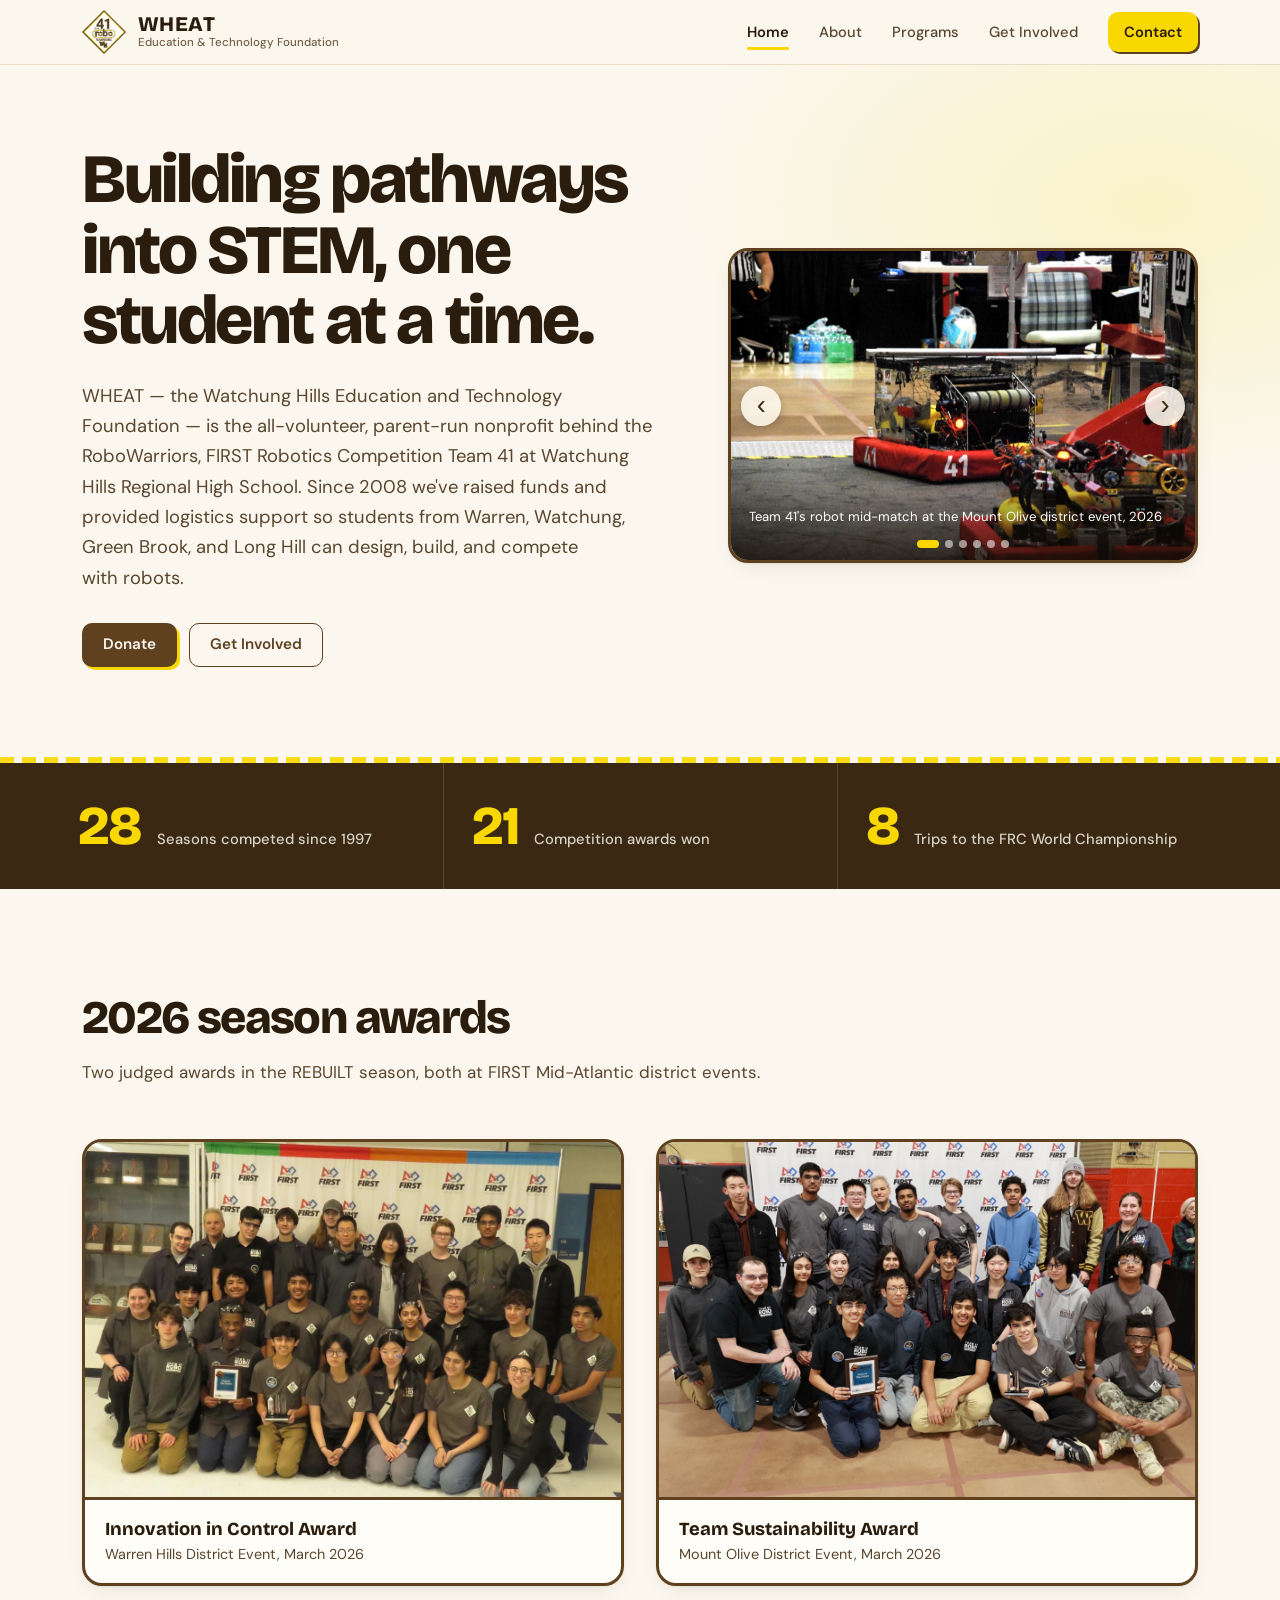
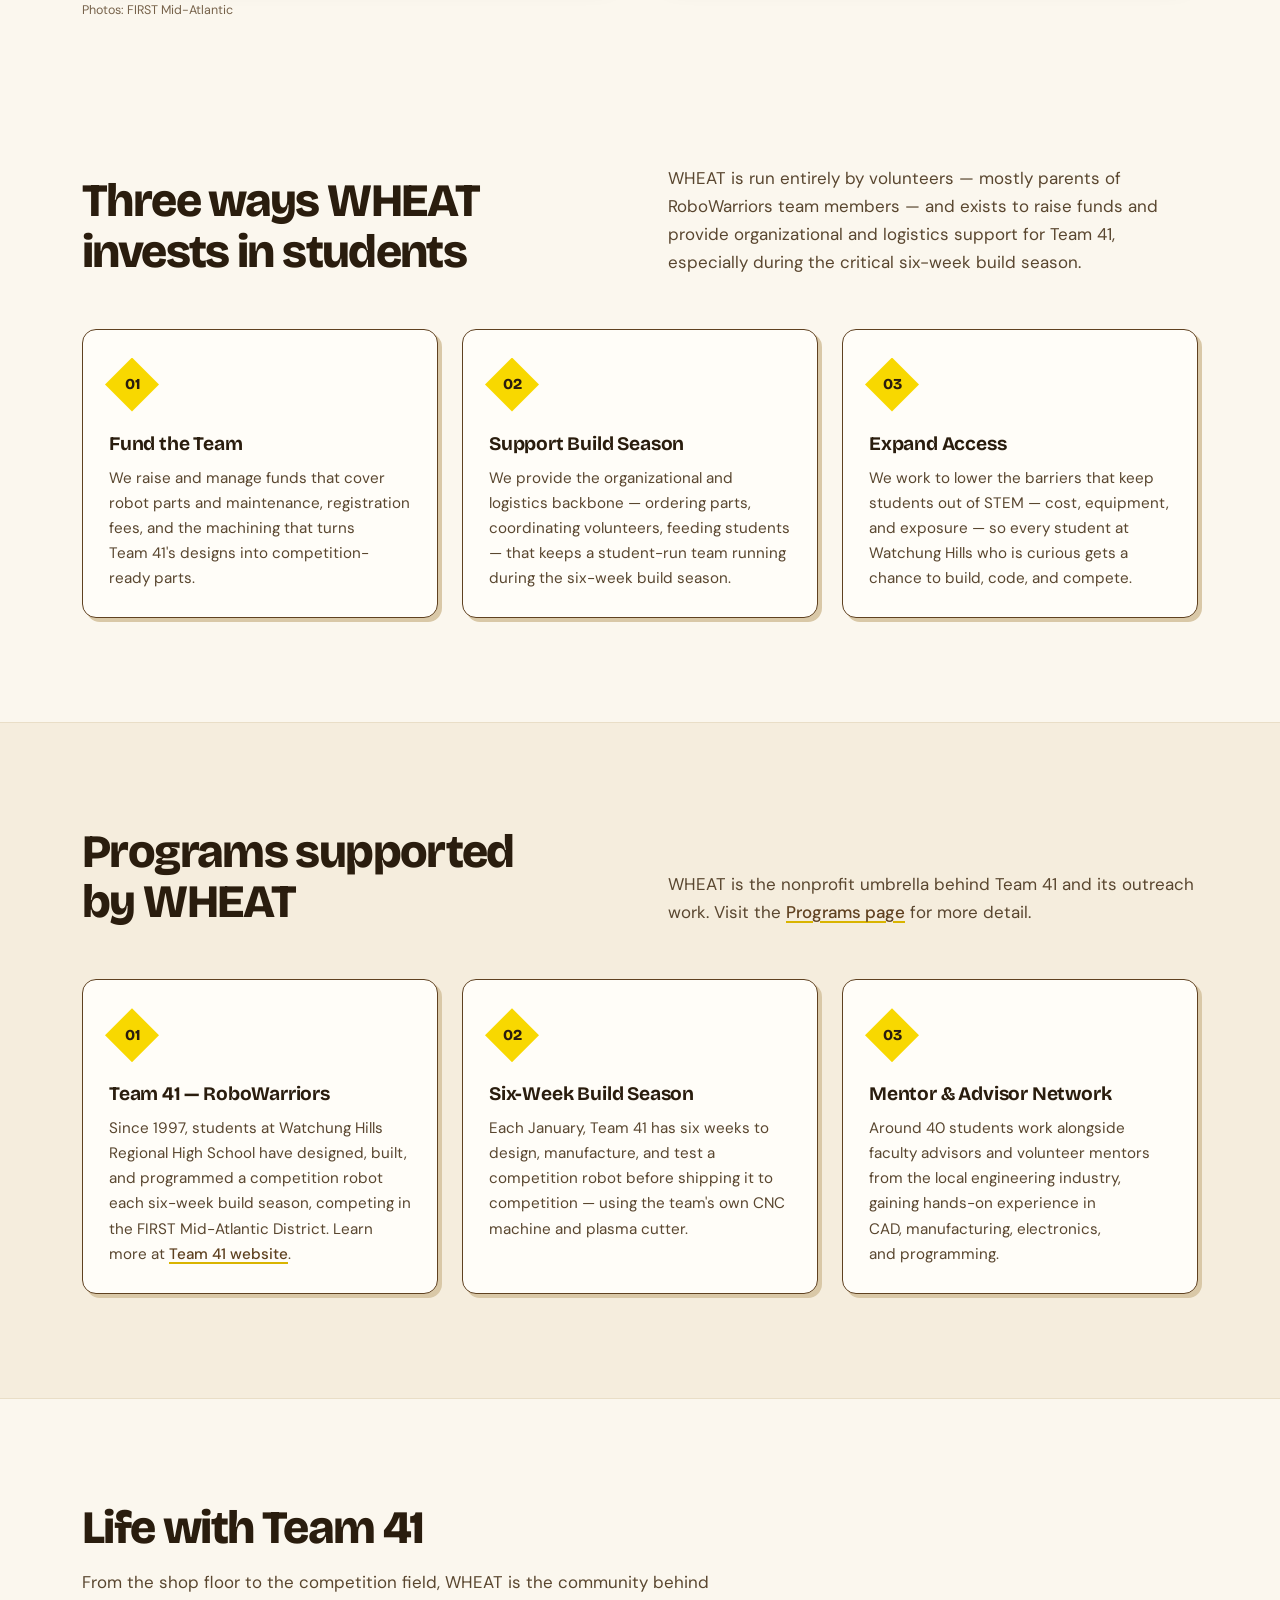
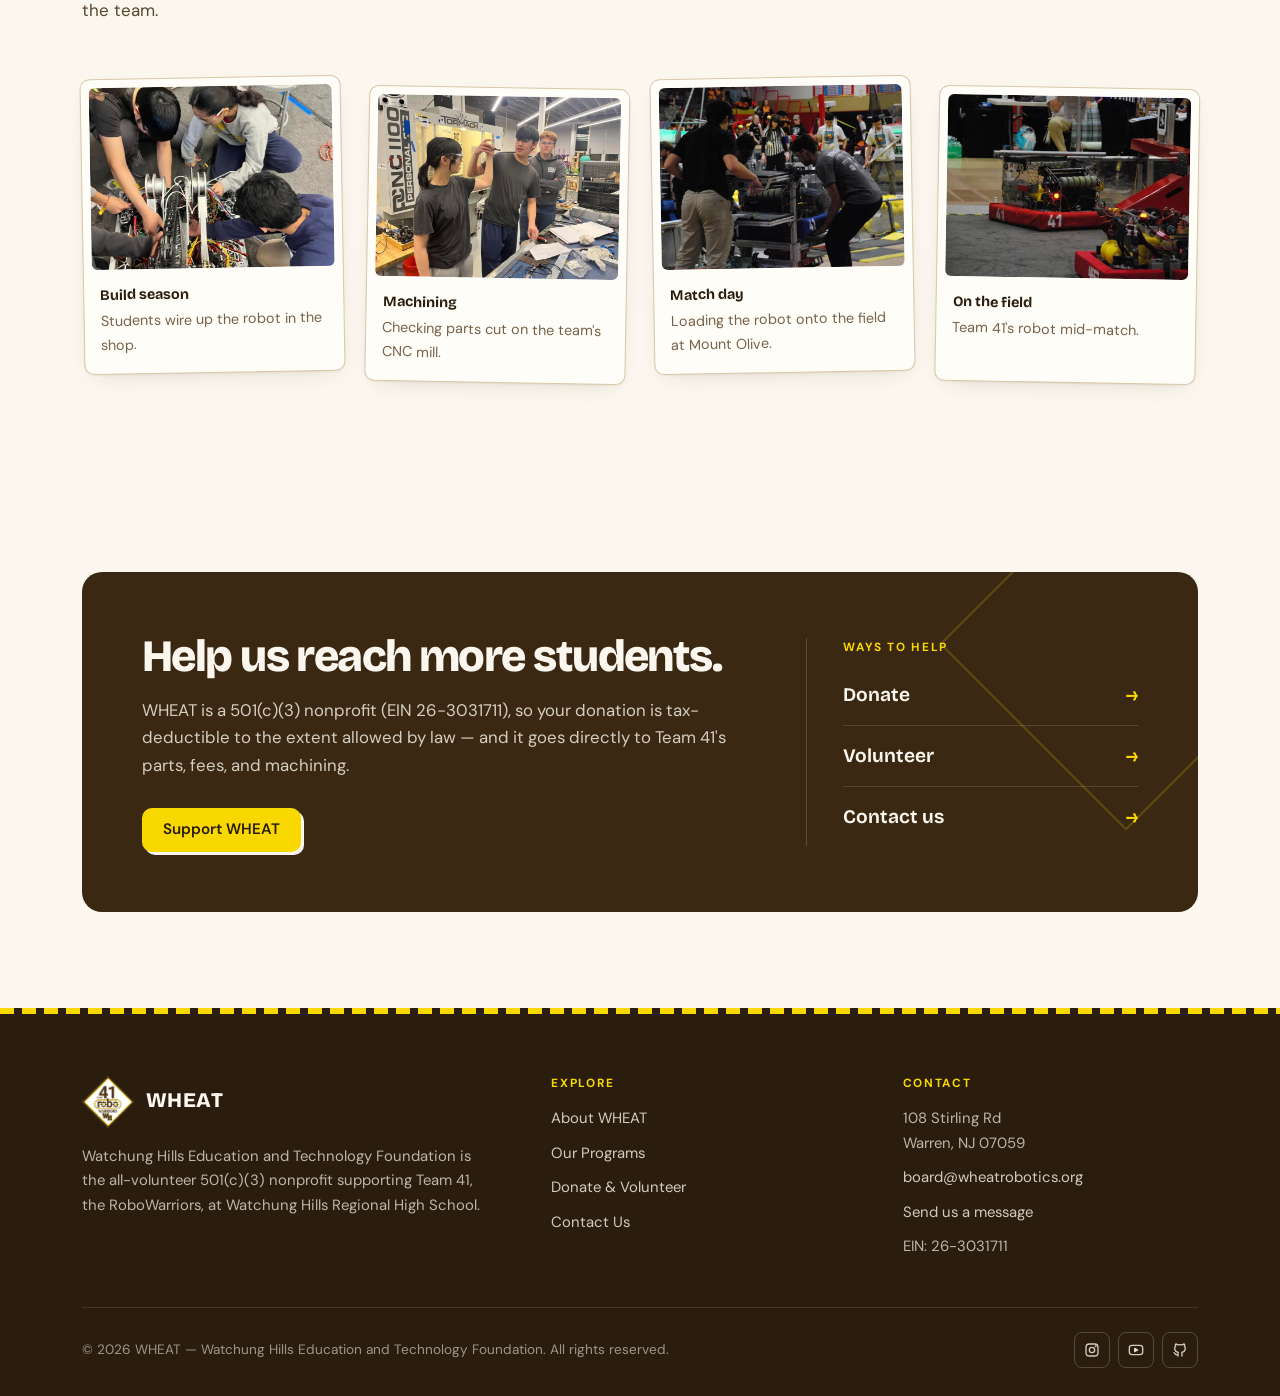
==== commit c621acd5: "Use team Drive photos in hero slideshow; readable award captions - Hero slideshow now shows six 2026" ====
--- a/index.html
+++ b/index.html
@@ -60,33 +60,29 @@
       </div>
       <div class="hero-media carousel" data-carousel role="region" aria-roledescription="carousel" aria-label="Team 41 photos" tabindex="0">
         <div class="carousel-track">
-          <figure class="carousel-slide" role="group" aria-roledescription="slide" aria-label="1 of 7">
-            <img src="assets/images/gallery/on-the-field.jpg" alt="Team 41's robot, with red 41 bumpers, on the field during a match" width="800" height="600" loading="eager">
-            <figcaption>Team 41's robot on the field at the Mount Olive district event, 2026</figcaption>
-          </figure>
-          <figure class="carousel-slide" role="group" aria-roledescription="slide" aria-label="2 of 7">
-            <img src="assets/images/awards/warren-hills-innovation-in-control.jpg" alt="Team 41 students pose in front of the FIRST backdrop with the Innovation in Control Award plaque and trophy" width="1200" height="785" loading="lazy">
-            <figcaption>Innovation in Control Award, Warren Hills district event, 2026</figcaption>
-          </figure>
-          <figure class="carousel-slide is-fit" style="--bg:url('assets/images/awards/mount-olive-sustainability.jpg')" role="group" aria-roledescription="slide" aria-label="3 of 7">
-            <img src="assets/images/awards/mount-olive-sustainability.jpg" alt="Team 41 students sit and kneel in front of the FIRST backdrop with the Team Sustainability Award plaque and trophy" width="1200" height="1200" loading="lazy">
-            <figcaption>Team Sustainability Award, Mount Olive district event, 2026</figcaption>
-          </figure>
-          <figure class="carousel-slide" role="group" aria-roledescription="slide" aria-label="4 of 7">
-            <img src="assets/images/gallery/match-day.jpg" alt="Team 41 students lift the robot off its cart onto the competition field" width="800" height="600" loading="lazy">
-            <figcaption>Loading the robot onto the field at Mount Olive</figcaption>
-          </figure>
-          <figure class="carousel-slide" role="group" aria-roledescription="slide" aria-label="5 of 7">
-            <img src="assets/images/gallery/build-season.jpg" alt="Four Team 41 students kneel around the robot, wiring its electronics" width="800" height="600" loading="lazy">
-            <figcaption>Build season: wiring the robot in the shop</figcaption>
-          </figure>
-          <figure class="carousel-slide" role="group" aria-roledescription="slide" aria-label="6 of 7">
-            <img src="assets/images/gallery/machining.jpg" alt="Team 41 students in safety glasses inspect a part next to the shop's Tormach CNC mill" width="800" height="600" loading="lazy">
-            <figcaption>Checking parts cut on the team's CNC mill</figcaption>
-          </figure>
-          <figure class="carousel-slide" role="group" aria-roledescription="slide" aria-label="7 of 7">
-            <img src="assets/images/hero.jpg" alt="A Team 41 student at the drive cart beside the robot in the pits" width="1200" height="1200" loading="lazy">
-            <figcaption>In the pits between matches</figcaption>
+          <figure class="carousel-slide" role="group" aria-roledescription="slide" aria-label="1 of 6">
+            <img src="assets/images/slideshow/on-the-field.jpg" alt="Team 41's robot, with red 41 bumpers, on the field beside an alliance partner during a match" width="1200" height="800" loading="eager">
+            <figcaption>Team 41's robot mid-match at the Mount Olive district event, 2026</figcaption>
+          </figure>
+          <figure class="carousel-slide" role="group" aria-roledescription="slide" aria-label="2 of 6">
+            <img src="assets/images/slideshow/game-pieces.jpg" alt="Team 41's robot surrounded by yellow game pieces on the field" width="1200" height="800" loading="lazy">
+            <figcaption>Working through a field full of game pieces at Mount Olive</figcaption>
+          </figure>
+          <figure class="carousel-slide" role="group" aria-roledescription="slide" aria-label="3 of 6">
+            <img src="assets/images/slideshow/drive-team.jpg" alt="Team 41 drive team members in grey sponsor shirts at the driver station" width="1200" height="800" loading="lazy">
+            <figcaption>The drive team at the driver station</figcaption>
+          </figure>
+          <figure class="carousel-slide" role="group" aria-roledescription="slide" aria-label="4 of 6">
+            <img src="assets/images/slideshow/robot-cart.jpg" alt="Team 41's robot with blue 41 bumpers on its cart as a student reaches in to adjust it" width="1200" height="800" loading="lazy">
+            <figcaption>Last checks on the robot before a match</figcaption>
+          </figure>
+          <figure class="carousel-slide" role="group" aria-roledescription="slide" aria-label="5 of 6">
+            <img src="assets/images/slideshow/loading-the-field.jpg" alt="Team 41 students lift the robot off its cart onto the field" width="1200" height="800" loading="lazy">
+            <figcaption>Lifting the robot onto the field</figcaption>
+          </figure>
+          <figure class="carousel-slide" role="group" aria-roledescription="slide" aria-label="6 of 6">
+            <img src="assets/images/slideshow/sponsors.jpg" alt="Team 41 students wearing shirts that thank the team's sponsors" width="1200" height="800" loading="lazy">
+            <figcaption>Wearing our thanks to the sponsors who make it possible</figcaption>
           </figure>
         </div>
         <button class="carousel-btn carousel-prev" type="button" aria-label="Previous photo">&#8249;</button>
@@ -115,8 +111,8 @@
           <img src="assets/images/awards/warren-hills-innovation-in-control.jpg" alt="Team 41 students pose in front of the FIRST backdrop, one holding the award plaque and another the trophy" width="1200" height="785" loading="lazy">
           <figcaption><strong>Innovation in Control Award</strong><span>Warren Hills District Event, March 2026</span></figcaption>
         </figure>
-        <figure class="award-card is-fit" style="--bg:url('assets/images/awards/mount-olive-sustainability.jpg')">
-          <img src="assets/images/awards/mount-olive-sustainability.jpg" alt="Team 41 students sit and kneel in front of the FIRST backdrop with their award plaque and trophy" width="1200" height="1200" loading="lazy">
+        <figure class="award-card">
+          <img src="assets/images/awards/mount-olive-sustainability.jpg" alt="Team 41 students sit and kneel in front of the FIRST backdrop with their award plaque and trophy" width="1200" height="823" loading="lazy">
           <figcaption><strong>Team Sustainability Award</strong><span>Mount Olive District Event, March 2026</span></figcaption>
         </figure>
       </div>
--- a/css/styles.css
+++ b/css/styles.css
@@ -94,9 +94,6 @@
 .carousel-slide{position:relative;flex:0 0 100%;margin:0;scroll-snap-align:start;scroll-snap-stop:always;overflow:hidden}
 .carousel-slide img{display:block;width:100%;height:100%;object-fit:cover}
 .carousel-slide figcaption{position:absolute;left:0;right:0;bottom:0;padding:40px 18px 34px;font-size:.82rem;line-height:1.4;color:#fff;background:linear-gradient(to top,rgba(20,14,6,.8),rgba(20,14,6,0))}
-.is-fit{background:var(--brown-deep)}
-.is-fit::before{content:"";position:absolute;inset:-24px;background:var(--bg) center/cover;filter:blur(20px) brightness(.55)}
-.is-fit img{position:relative;object-fit:contain!important}
 .carousel-btn{position:absolute;top:50%;transform:translateY(-50%);z-index:2;width:40px;height:40px;border:0;border-radius:50%;background:rgba(255,250,240,.88);color:var(--brown-deep);font-size:1.7rem;line-height:1;display:grid;place-items:center;padding:0 0 3px;cursor:pointer;box-shadow:0 2px 8px rgba(20,14,6,.25);transition:background .15s}
 .carousel-btn:hover{background:#fff}
 .carousel-btn:focus-visible{outline:3px solid var(--gold);outline-offset:2px}
@@ -246,10 +243,10 @@
 
 /* Gallery — snapshot cards with slight alternating tilt */
 .award-grid{display:grid;grid-template-columns:repeat(2,minmax(0,1fr));gap:32px}
-.award-card{margin:0;position:relative;border:3px solid var(--brown);border-radius:var(--radius-xl);overflow:hidden;box-shadow:var(--shadow-soft);background:var(--sand-100)}
-.award-card img{display:block;width:100%;height:auto;aspect-ratio:3/2;object-fit:cover}
-.award-card figcaption{position:absolute;left:0;right:0;bottom:0;padding:48px 20px 16px;color:#fff;background:linear-gradient(to top,rgba(20,14,6,.82),rgba(20,14,6,0));font-size:.88rem;line-height:1.4}
-.award-card figcaption strong{display:block;font-family:var(--font-head);font-size:1.15rem;font-weight:750;margin-bottom:2px}
+.award-card{margin:0;border:3px solid var(--brown);border-radius:var(--radius-xl);overflow:hidden;box-shadow:var(--shadow-soft);background:var(--paper)}
+.award-card img{display:block;width:100%;height:auto;aspect-ratio:3/2;object-fit:cover;border-bottom:3px solid var(--brown)}
+.award-card figcaption{padding:16px 20px 18px;color:var(--ink-secondary);font-size:.9rem;line-height:1.45}
+.award-card figcaption strong{display:block;font-family:var(--font-head);font-size:1.15rem;font-weight:750;color:var(--ink);margin-bottom:2px}
 .award-credit{margin:14px 0 0;font-size:.78rem;color:var(--ink-muted)}
 @media(max-width:760px){.award-grid{grid-template-columns:1fr;gap:24px}}
 .gallery{display:grid;grid-template-columns:repeat(4,minmax(0,1fr));gap:24px}
